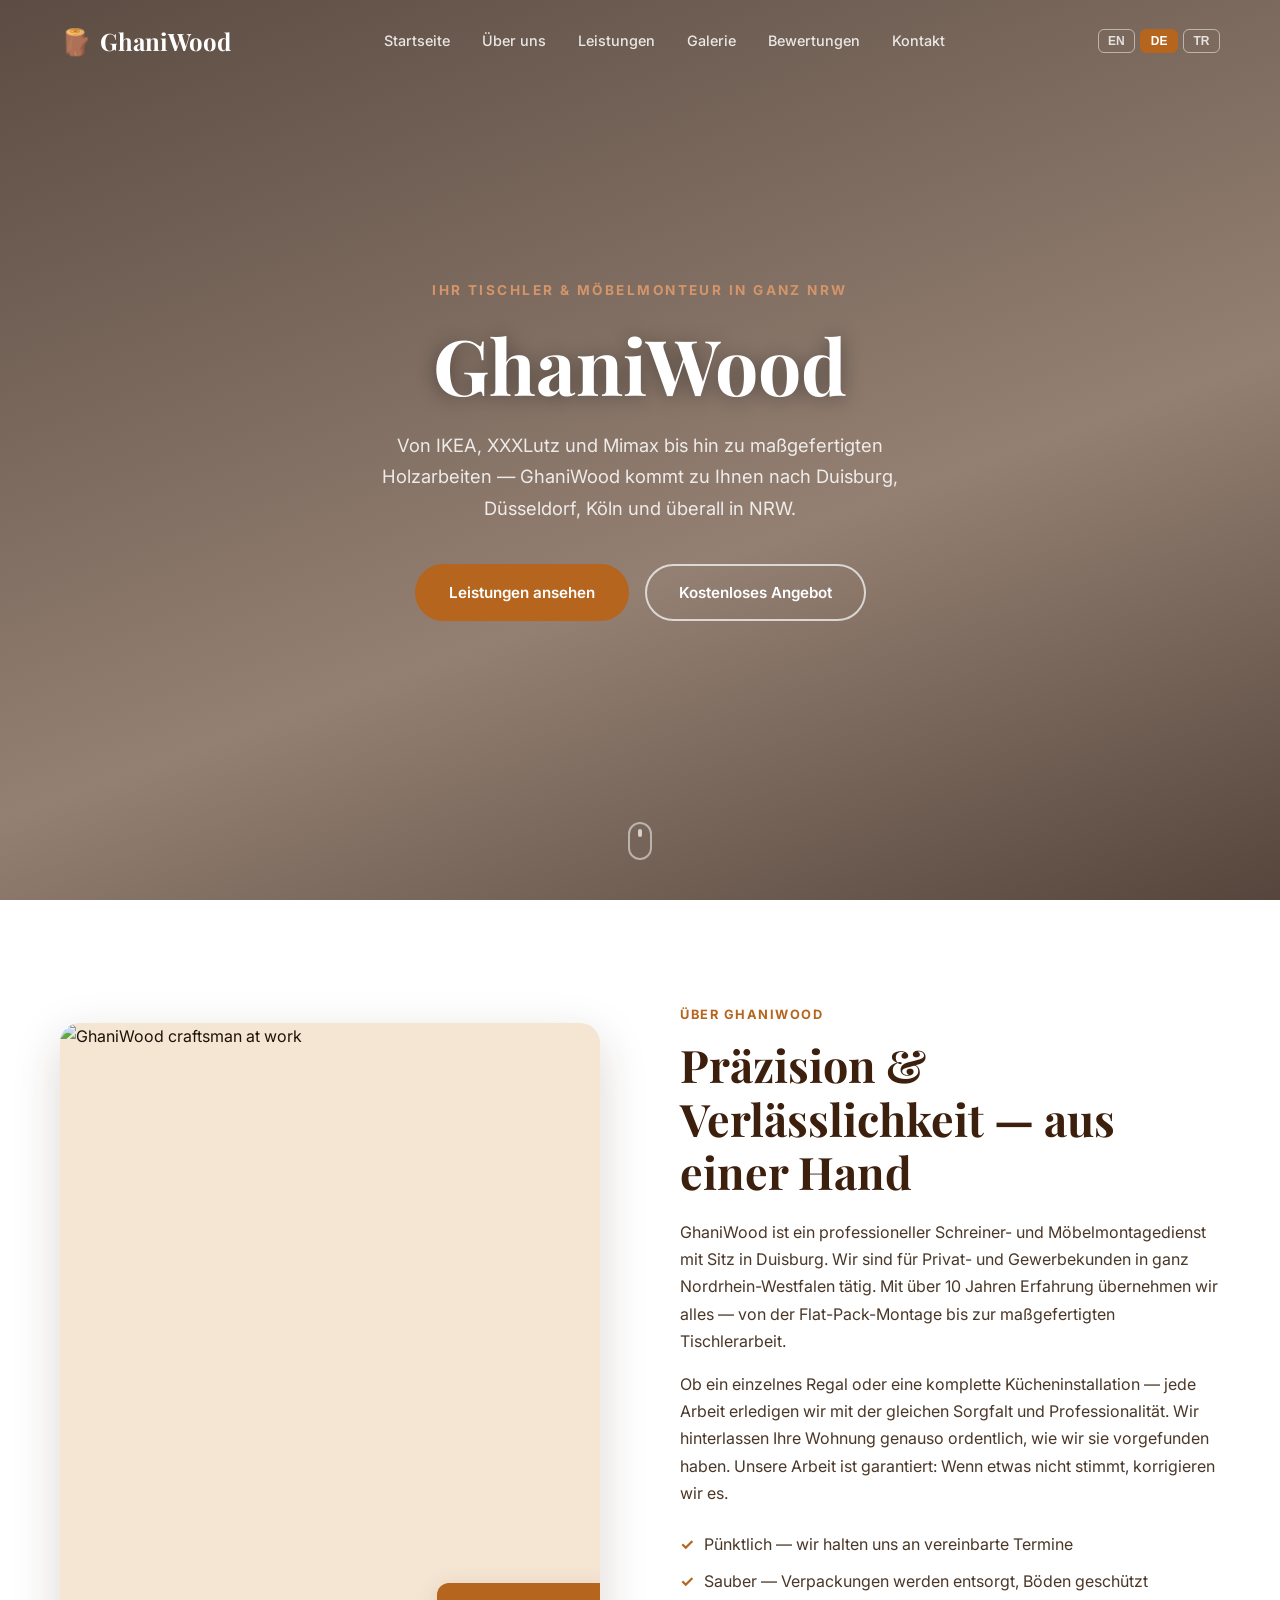
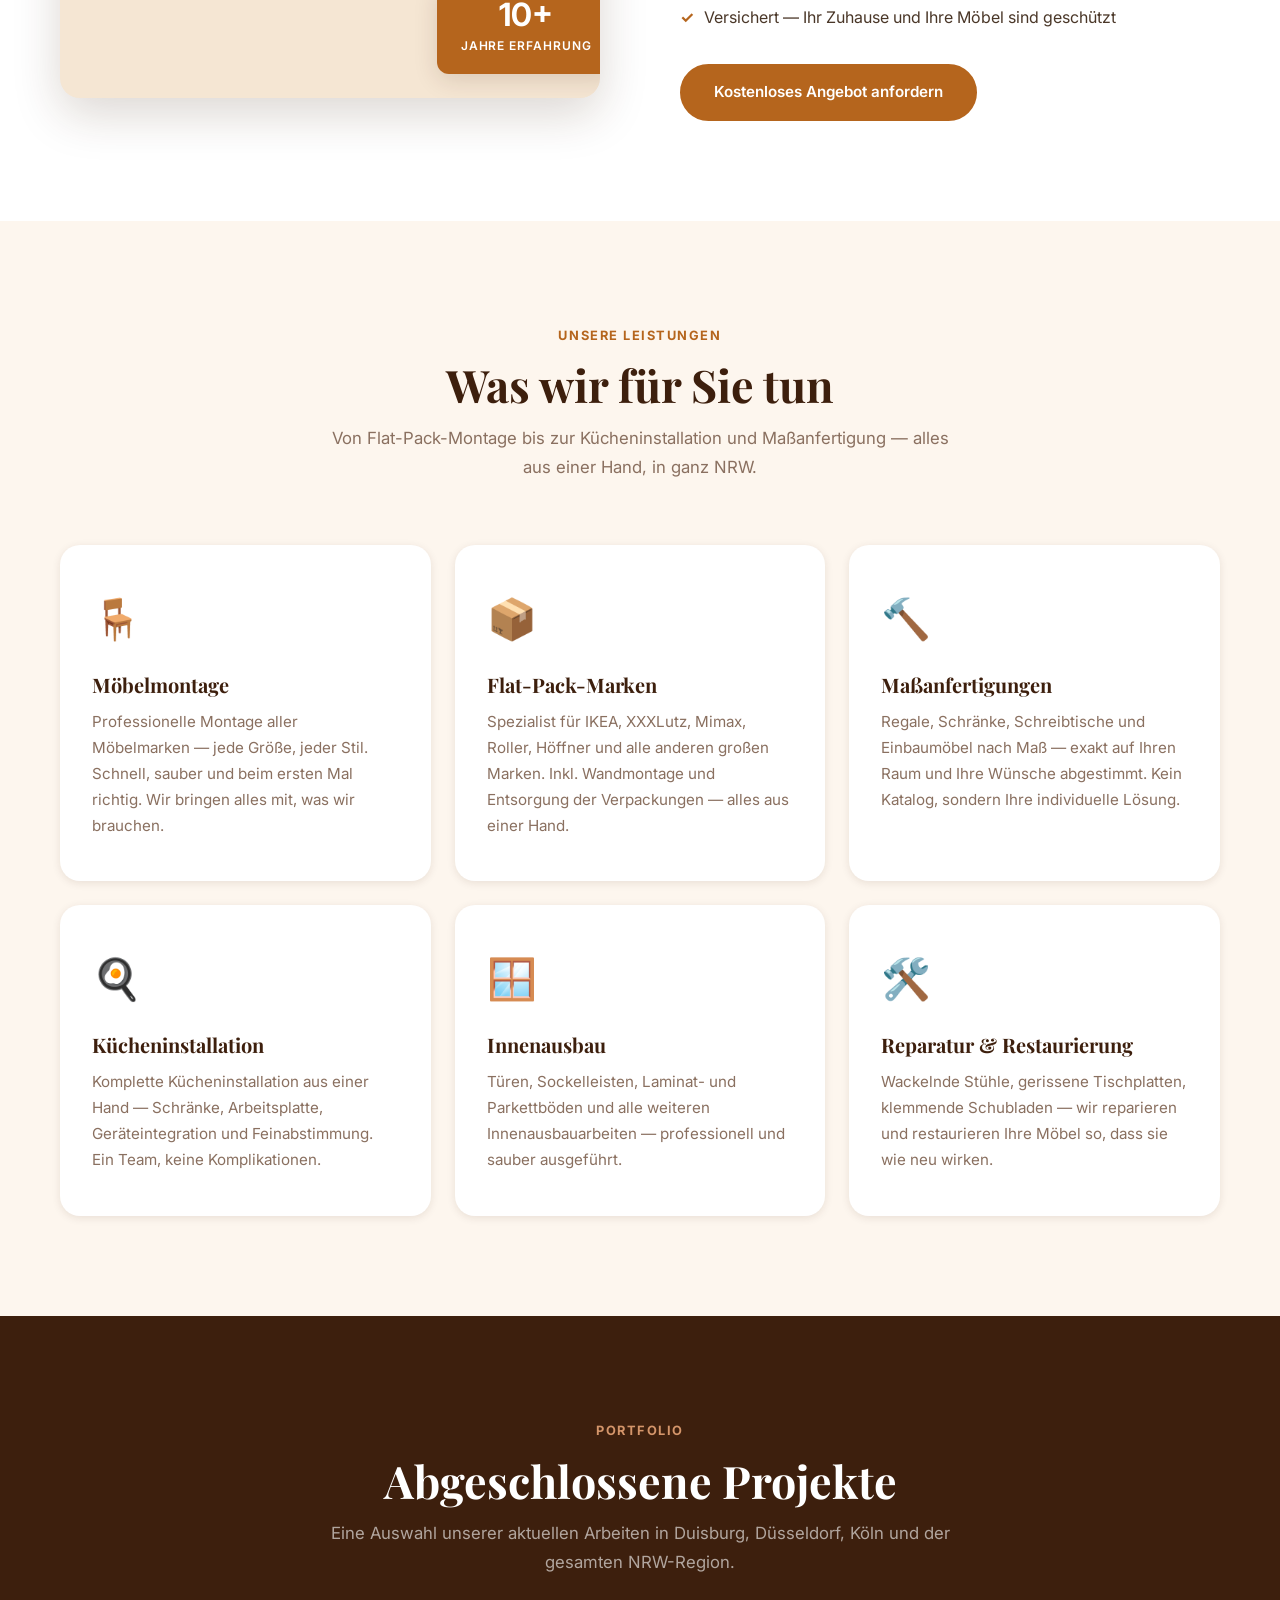
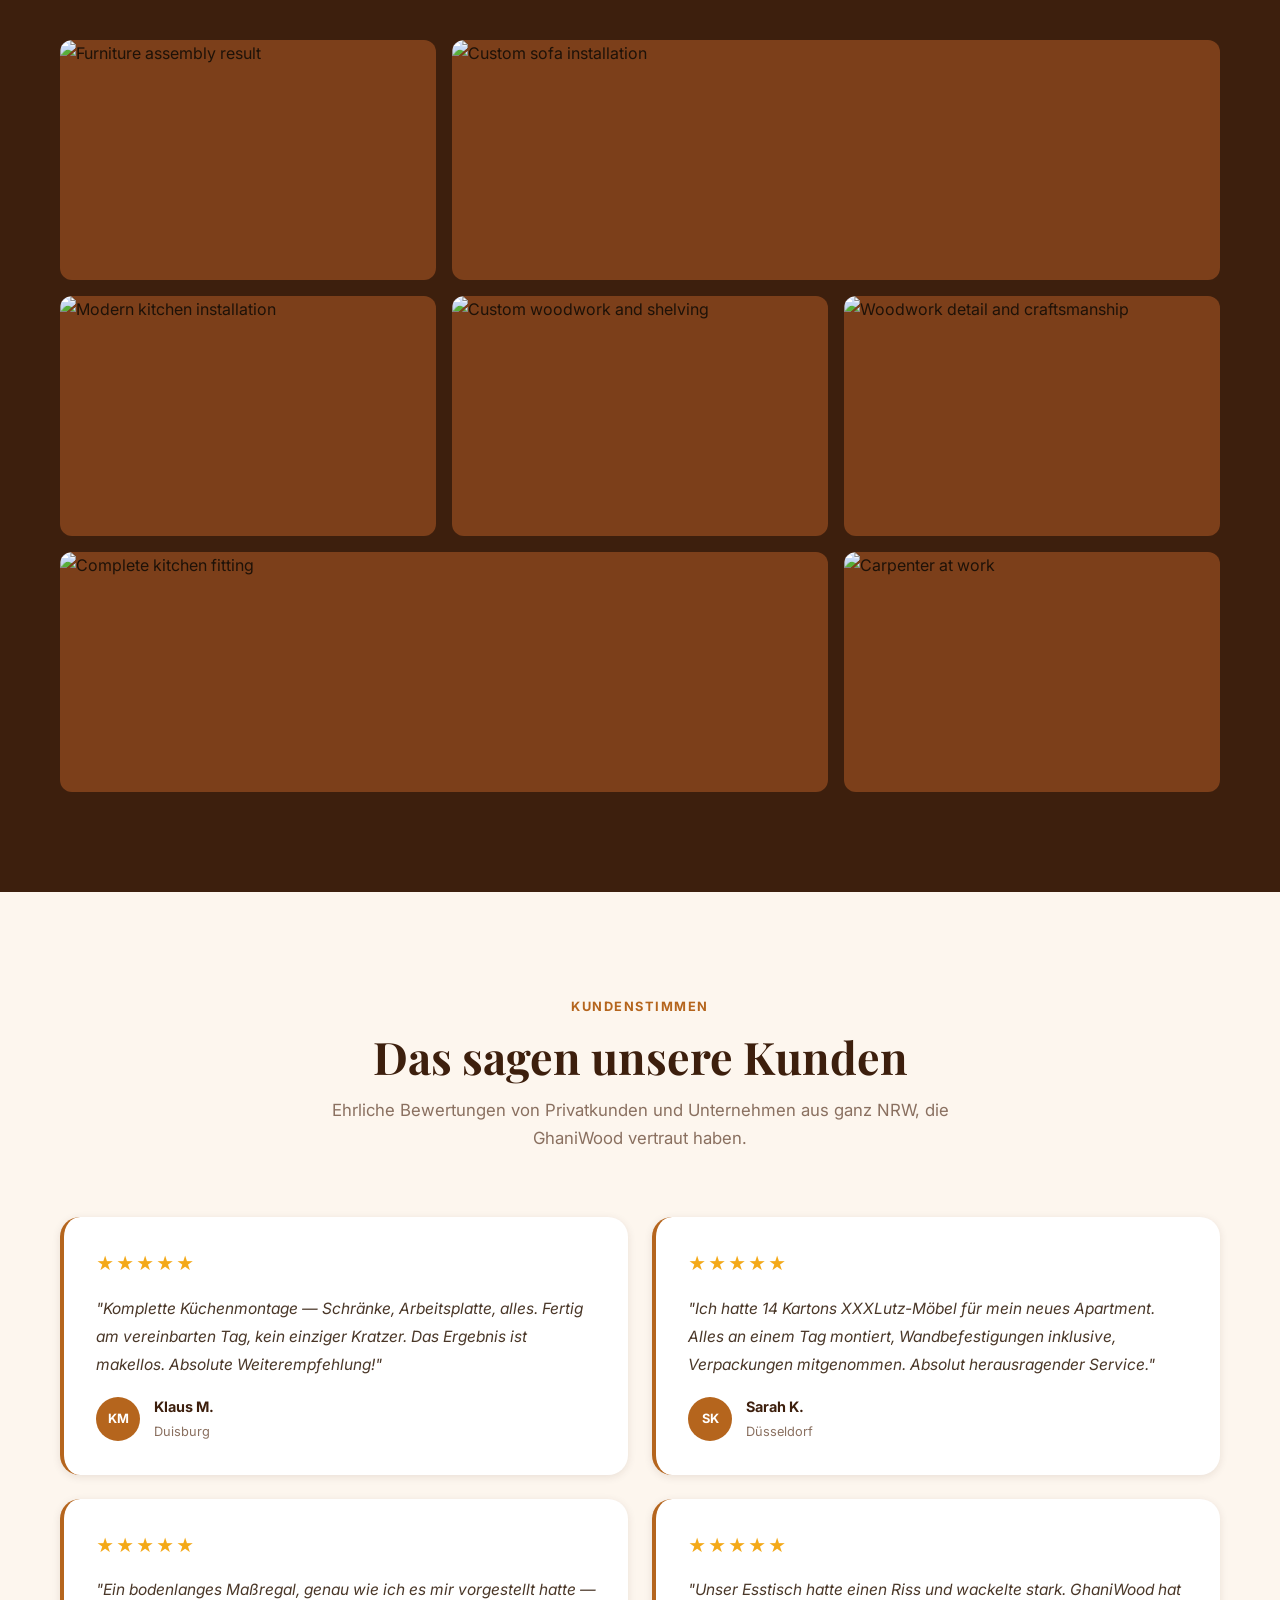
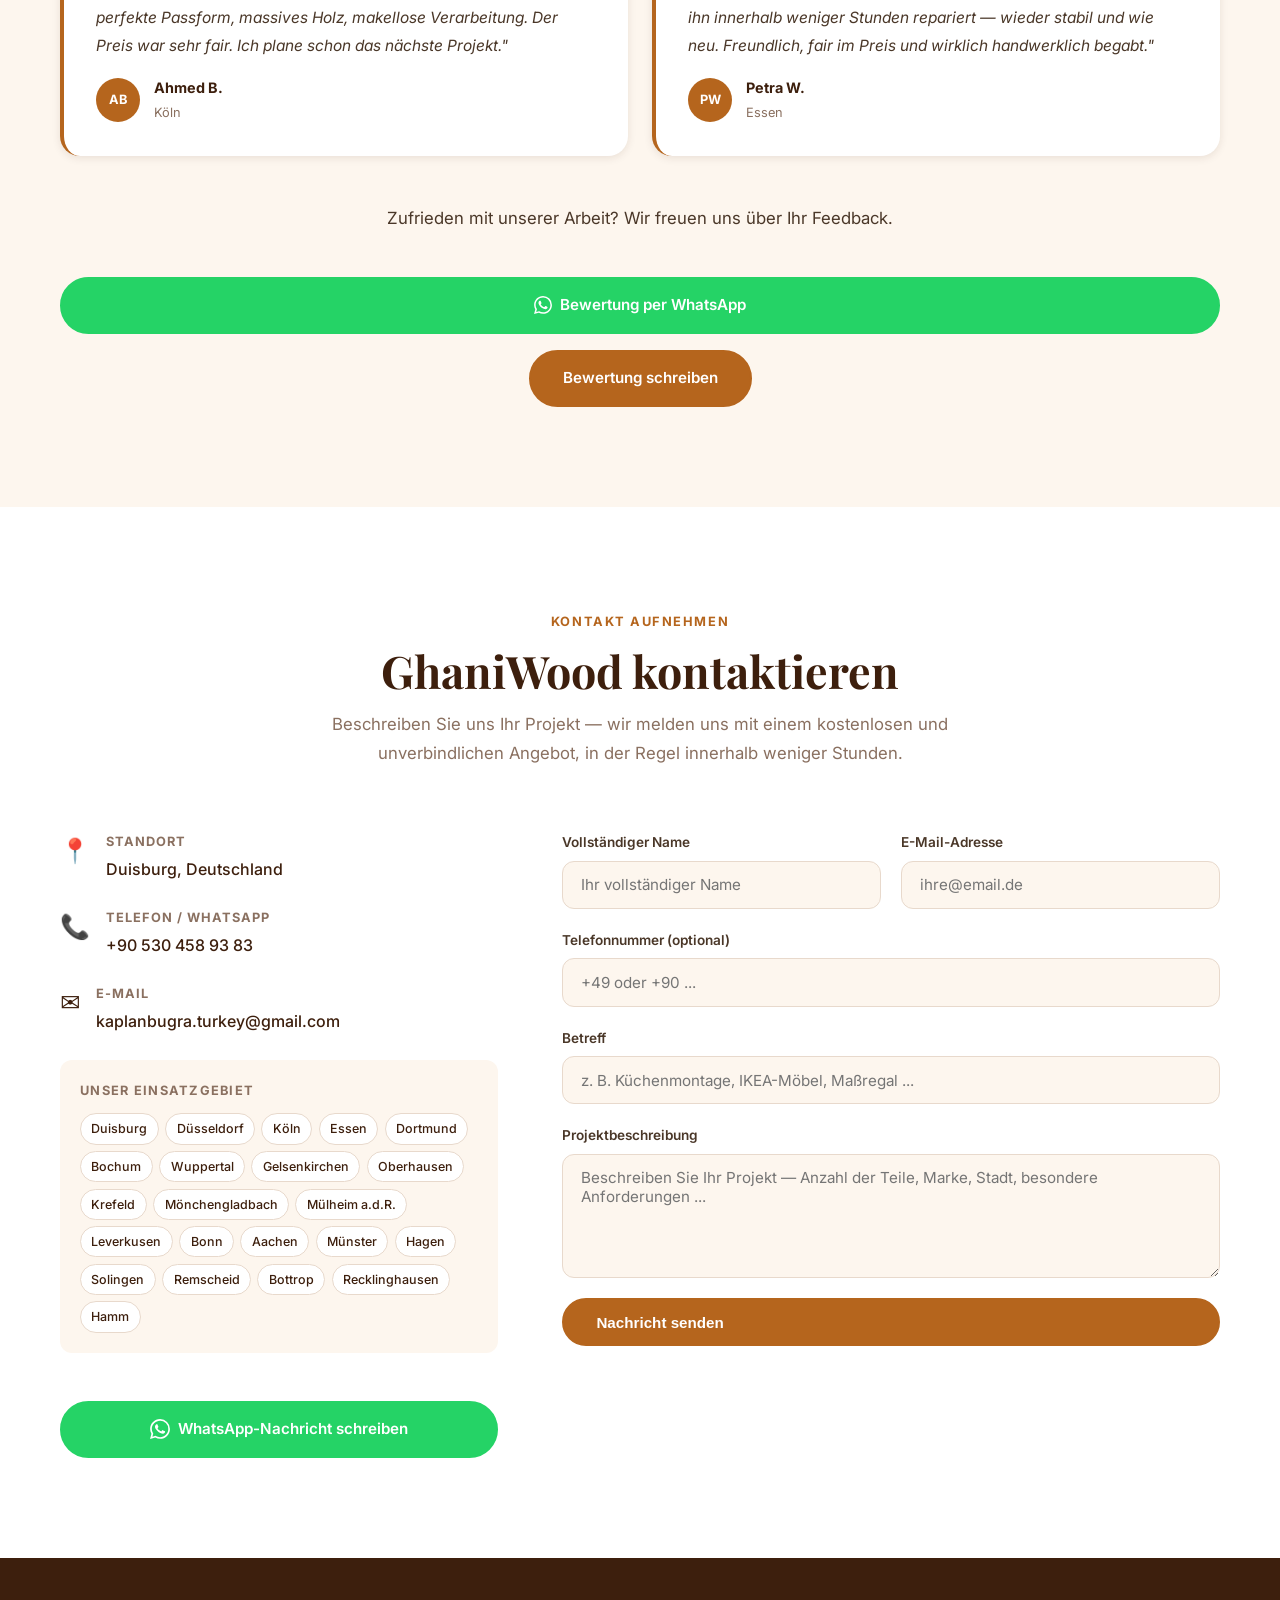
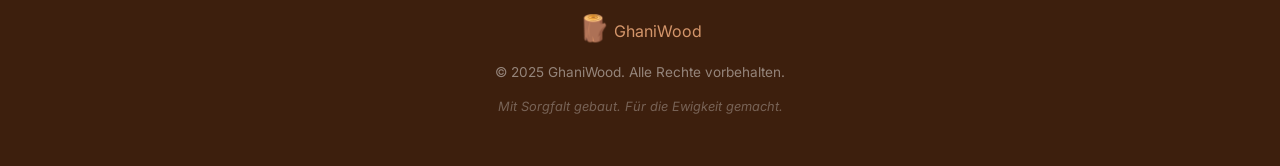
==== index.html @ cf787db4 "Add files via upload" ====
<!DOCTYPE html>
<html lang="en">
<head>
  <meta charset="UTF-8" />
  <meta name="viewport" content="width=device-width, initial-scale=1.0" />
  <title>GhaniWood – Carpentry & Furniture Assembly in Germany</title>
  <meta name="description" content="Professional carpentry and furniture assembly in Germany. Custom woodwork, IKEA assembly, kitchen installation. Serving Duisburg, Düsseldorf, Köln and all NRW." />

  <!-- Favicon -->
  <link rel="icon" href="data:image/svg+xml,<svg xmlns='http://www.w3.org/2000/svg' viewBox='0 0 100 100'><text y='.9em' font-size='90'>🪵</text></svg>" />
  <link rel="apple-touch-icon" href="data:image/svg+xml,<svg xmlns='http://www.w3.org/2000/svg' viewBox='0 0 100 100'><text y='.9em' font-size='90'>🪵</text></svg>" />

  <!-- Fonts -->
  <link rel="preconnect" href="https://fonts.googleapis.com" />
  <link rel="preconnect" href="https://fonts.gstatic.com" crossorigin />
  <link href="https://fonts.googleapis.com/css2?family=Playfair+Display:wght@400;700&family=Inter:wght@300;400;500;600&display=swap" rel="stylesheet" />

  <link rel="stylesheet" href="css/style.css?v=3" />

  <!-- Schema.org LocalBusiness -->
  <script type="application/ld+json">
  {
    "@context": "https://schema.org",
    "@type": "HomeAndConstructionBusiness",
    "name": "GhaniWood",
    "description": "Professional carpentry, custom woodwork, IKEA assembly, and furniture installation service in Germany.",
    "url": "https://ghaniwood.de",
    "telephone": "+905304589383",
    "email": "kaplanbugra.turkey@gmail.com",
    "image": "https://images.unsplash.com/photo-1538688423619-a81d3f23454b?w=1200&q=80",
    "address": {
      "@type": "PostalAddress",
      "addressLocality": "Duisburg",
      "addressRegion": "Nordrhein-Westfalen",
      "addressCountry": "DE"
    },
    "geo": {
      "@type": "GeoCoordinates",
      "latitude": 51.4344,
      "longitude": 6.7623
    },
    "areaServed": [
      {"@type": "City", "name": "Duisburg"},
      {"@type": "City", "name": "Düsseldorf"},
      {"@type": "City", "name": "Köln"},
      {"@type": "City", "name": "Essen"},
      {"@type": "City", "name": "Dortmund"},
      {"@type": "City", "name": "Bochum"},
      {"@type": "City", "name": "Wuppertal"},
      {"@type": "City", "name": "Gelsenkirchen"},
      {"@type": "City", "name": "Oberhausen"},
      {"@type": "City", "name": "Krefeld"},
      {"@type": "City", "name": "Mönchengladbach"},
      {"@type": "City", "name": "Leverkusen"},
      {"@type": "City", "name": "Bonn"},
      {"@type": "City", "name": "Aachen"},
      {"@type": "City", "name": "Münster"},
      {"@type": "City", "name": "Hagen"},
      {"@type": "City", "name": "Hamm"},
      {"@type": "City", "name": "Solingen"},
      {"@type": "City", "name": "Remscheid"},
      {"@type": "City", "name": "Mülheim an der Ruhr"},
      {"@type": "City", "name": "Bottrop"},
      {"@type": "City", "name": "Recklinghausen"}
    ],
    "priceRange": "€€",
    "openingHoursSpecification": [
      {
        "@type": "OpeningHoursSpecification",
        "dayOfWeek": ["Monday","Tuesday","Wednesday","Thursday","Friday","Saturday"],
        "opens": "08:00",
        "closes": "18:00"
      }
    ]
  }
  </script>
</head>
<body>

  <!-- ░░ NAVBAR ░░ -->
  <header id="navbar">
    <div class="nav-inner">
      <a href="#home" class="logo">
        <span class="logo-icon">🪵</span>
        <span class="logo-text">GhaniWood</span>
      </a>

      <nav class="nav-links" id="navLinks">
        <a href="#home"          data-i18n="nav_home"></a>
        <a href="#about"         data-i18n="nav_about"></a>
        <a href="#services"      data-i18n="nav_services"></a>
        <a href="#gallery"       data-i18n="nav_gallery"></a>
        <a href="#testimonials"  data-i18n="nav_testimonials"></a>
        <a href="#contact"       data-i18n="nav_contact"></a>
      </nav>

      <div class="nav-right">
        <div class="lang-switcher">
          <button class="lang-btn active" data-lang="en">EN</button>
          <button class="lang-btn"        data-lang="de">DE</button>
          <button class="lang-btn"        data-lang="tr">TR</button>
        </div>
        <button class="hamburger" id="hamburger" aria-label="Menu">
          <span></span><span></span><span></span>
        </button>
      </div>
    </div>
  </header>

  <!-- ░░ HERO ░░ -->
  <section id="home" class="hero">
    <div class="hero-overlay"></div>
    <div class="hero-content fade-in">
      <p class="hero-sub"  data-i18n="hero_sub"></p>
      <h1 class="hero-title">GhaniWood</h1>
      <p class="hero-desc" data-i18n="hero_desc"></p>
      <div class="hero-btns">
        <a href="#services" class="btn btn-primary" data-i18n="hero_btn1"></a>
        <a href="#contact"  class="btn btn-outline" data-i18n="hero_btn2"></a>
      </div>
    </div>
    <div class="hero-scroll-hint"><span></span></div>
  </section>

  <!-- ░░ ABOUT ░░ -->
  <section id="about" class="section about">
    <div class="container">
      <div class="about-grid">
        <div class="about-img reveal">
          <div class="img-frame">
            <img src="https://images.unsplash.com/photo-1565372195458-9de0b320ef04?w=800&q=80" alt="GhaniWood craftsman at work" />
            <div class="img-badge">
              <span class="badge-num">10+</span>
              <span class="badge-label" data-i18n="about_badge"></span>
            </div>
          </div>
        </div>
        <div class="about-text reveal">
          <span class="section-tag" data-i18n="about_tag"></span>
          <h2 data-i18n="about_title"></h2>
          <p data-i18n="about_p1"></p>
          <p data-i18n="about_p2"></p>
          <ul class="about-list">
            <li data-i18n="about_li1"></li>
            <li data-i18n="about_li2"></li>
            <li data-i18n="about_li3"></li>
          </ul>
          <a href="#contact" class="btn btn-primary" data-i18n="about_btn"></a>
        </div>
      </div>
    </div>
  </section>

  <!-- ░░ SERVICES ░░ -->
  <section id="services" class="section services">
    <div class="container">
      <div class="section-header reveal">
        <span class="section-tag" data-i18n="services_tag"></span>
        <h2 data-i18n="services_title"></h2>
        <p data-i18n="services_sub"></p>
      </div>
      <div class="services-grid">
        <div class="service-card reveal">
          <div class="service-icon">🪑</div>
          <h3 data-i18n="s1_title"></h3>
          <p  data-i18n="s1_desc"></p>
        </div>
        <div class="service-card reveal">
          <div class="service-icon">📦</div>
          <h3 data-i18n="s2_title"></h3>
          <p  data-i18n="s2_desc"></p>
        </div>
        <div class="service-card reveal">
          <div class="service-icon">🔨</div>
          <h3 data-i18n="s3_title"></h3>
          <p  data-i18n="s3_desc"></p>
        </div>
        <div class="service-card reveal">
          <div class="service-icon">🍳</div>
          <h3 data-i18n="s4_title"></h3>
          <p  data-i18n="s4_desc"></p>
        </div>
        <div class="service-card reveal">
          <div class="service-icon">🪟</div>
          <h3 data-i18n="s5_title"></h3>
          <p  data-i18n="s5_desc"></p>
        </div>
        <div class="service-card reveal">
          <div class="service-icon">🛠️</div>
          <h3 data-i18n="s6_title"></h3>
          <p  data-i18n="s6_desc"></p>
        </div>
      </div>
    </div>
  </section>

  <!-- ░░ GALLERY ░░ -->
  <section id="gallery" class="section gallery">
    <div class="container">
      <div class="section-header reveal">
        <span class="section-tag" data-i18n="gallery_tag"></span>
        <h2 data-i18n="gallery_title"></h2>
        <p  data-i18n="gallery_sub"></p>
      </div>
      <div class="gallery-grid">
        <div class="gallery-item reveal" style="--delay:.0s">
          <img src="https://images.unsplash.com/photo-1586023492125-27b2c045efd7?w=800&q=80" alt="Furniture assembly result" />
        </div>
        <div class="gallery-item reveal large" style="--delay:.1s">
          <img src="https://images.unsplash.com/photo-1555041469-a586c61ea9bc?w=1200&q=80" alt="Custom sofa installation" />
        </div>
        <div class="gallery-item reveal" style="--delay:.2s">
          <img src="https://images.unsplash.com/photo-1484154218962-a197022b5858?w=800&q=80" alt="Modern kitchen installation" />
        </div>
        <div class="gallery-item reveal" style="--delay:.3s">
          <img src="https://images.unsplash.com/photo-1505691938895-1758d7feb511?w=800&q=80" alt="Custom woodwork and shelving" />
        </div>
        <div class="gallery-item reveal" style="--delay:.35s">
          <img src="https://images.unsplash.com/photo-1588854337221-4cf9fa96059c?w=800&q=80" alt="Woodwork detail and craftsmanship" />
        </div>
        <div class="gallery-item reveal large" style="--delay:.4s">
          <img src="https://images.unsplash.com/photo-1631679706909-1844bbd07221?w=1200&q=80" alt="Complete kitchen fitting" />
        </div>
        <div class="gallery-item reveal" style="--delay:.5s">
          <img src="https://images.unsplash.com/photo-1558618666-fcd25c85cd64?w=800&q=80" alt="Carpenter at work" />
        </div>
      </div>
    </div>
  </section>

  <!-- ░░ TESTIMONIALS ░░ -->
  <section id="testimonials" class="section testimonials">
    <div class="container">
      <div class="section-header reveal">
        <span class="section-tag" data-i18n="testimonials_tag"></span>
        <h2 data-i18n="testimonials_title"></h2>
        <p data-i18n="testimonials_sub"></p>
      </div>
      <div class="testimonials-grid">
        <div class="testimonial-card reveal">
          <div class="stars">★★★★★</div>
          <p class="testimonial-text" data-i18n="review1_text"></p>
          <div class="testimonial-author">
            <div class="author-avatar">KM</div>
            <div class="author-info">
              <strong data-i18n="review1_name"></strong>
              <span data-i18n="review1_location"></span>
            </div>
          </div>
        </div>
        <div class="testimonial-card reveal">
          <div class="stars">★★★★★</div>
          <p class="testimonial-text" data-i18n="review2_text"></p>
          <div class="testimonial-author">
            <div class="author-avatar">SK</div>
            <div class="author-info">
              <strong data-i18n="review2_name"></strong>
              <span data-i18n="review2_location"></span>
            </div>
          </div>
        </div>
        <div class="testimonial-card reveal">
          <div class="stars">★★★★★</div>
          <p class="testimonial-text" data-i18n="review3_text"></p>
          <div class="testimonial-author">
            <div class="author-avatar">AB</div>
            <div class="author-info">
              <strong data-i18n="review3_name"></strong>
              <span data-i18n="review3_location"></span>
            </div>
          </div>
        </div>
        <div class="testimonial-card reveal">
          <div class="stars">★★★★★</div>
          <p class="testimonial-text" data-i18n="review4_text"></p>
          <div class="testimonial-author">
            <div class="author-avatar">PW</div>
            <div class="author-info">
              <strong data-i18n="review4_name"></strong>
              <span data-i18n="review4_location"></span>
            </div>
          </div>
        </div>
      </div>
      <div class="testimonials-cta reveal">
        <p data-i18n="review_cta_text"></p>
        <div class="cta-btns">
          <a href="https://wa.me/905304589383?text=Merhaba%2C%20GhaniWood%20hakk%C4%B1nda%20bir%20yorum%20b%C4%B1rakmak%20istiyorum."
             class="btn btn-whatsapp" target="_blank" rel="noopener">
            <svg viewBox="0 0 24 24" fill="currentColor" width="18" height="18">
              <path d="M17.472 14.382c-.297-.149-1.758-.867-2.03-.967-.273-.099-.471-.148-.67.15-.197.297-.767.966-.94 1.164-.173.199-.347.223-.644.075-.297-.15-1.255-.463-2.39-1.475-.883-.788-1.48-1.761-1.653-2.059-.173-.297-.018-.458.13-.606.134-.133.298-.347.446-.52.149-.174.198-.298.298-.497.099-.198.05-.371-.025-.52-.075-.149-.669-1.612-.916-2.207-.242-.579-.487-.5-.669-.51-.173-.008-.371-.01-.57-.01-.198 0-.52.074-.792.372-.272.297-1.04 1.016-1.04 2.479 0 1.462 1.065 2.875 1.213 3.074.149.198 2.096 3.2 5.077 4.487.709.306 1.262.489 1.694.625.712.227 1.36.195 1.871.118.571-.085 1.758-.719 2.006-1.413.248-.694.248-1.289.173-1.413-.074-.124-.272-.198-.57-.347m-5.421 7.403h-.004a9.87 9.87 0 01-5.031-1.378l-.361-.214-3.741.982.998-3.648-.235-.374a9.86 9.86 0 01-1.51-5.26c.001-5.45 4.436-9.884 9.888-9.884 2.64 0 5.122 1.03 6.988 2.898a9.825 9.825 0 012.893 6.994c-.003 5.45-4.437 9.884-9.885 9.884m8.413-18.297A11.815 11.815 0 0012.05 0C5.495 0 .16 5.335.157 11.892c0 2.096.547 4.142 1.588 5.945L.057 24l6.305-1.654a11.882 11.882 0 005.683 1.448h.005c6.554 0 11.89-5.335 11.893-11.893a11.821 11.821 0 00-3.48-8.413z"/>
            </svg>
            <span data-i18n="review_cta_btn"></span>
          </a>
          <a href="#contact" class="btn btn-primary" data-i18n="review_contact_btn"></a>
        </div>
      </div>
    </div>
  </section>

  <!-- ░░ CONTACT ░░ -->
  <section id="contact" class="section contact">
    <div class="container">
      <div class="section-header reveal">
        <span class="section-tag" data-i18n="contact_tag"></span>
        <h2 data-i18n="contact_title"></h2>
        <p  data-i18n="contact_sub"></p>
      </div>
      <div class="contact-grid">
        <div class="contact-info reveal">
          <div class="contact-item">
            <span class="contact-icon">📍</span>
            <div>
              <strong data-i18n="contact_location_label"></strong>
              <span>Duisburg, Deutschland</span>
            </div>
          </div>
          <div class="contact-item">
            <span class="contact-icon">📞</span>
            <div>
              <strong data-i18n="contact_phone_label"></strong>
              <a href="tel:+905304589383">+90 530 458 93 83</a>
            </div>
          </div>
          <div class="contact-item">
            <span class="contact-icon">✉️</span>
            <div>
              <strong>E-Mail</strong>
              <a href="mailto:kaplanbugra.turkey@gmail.com">kaplanbugra.turkey@gmail.com</a>
            </div>
          </div>

          <!-- Service Areas -->
          <div class="service-areas">
            <strong class="areas-label" data-i18n="areas_label"></strong>
            <div class="areas-tags">
              <span>Duisburg</span>
              <span>Düsseldorf</span>
              <span>Köln</span>
              <span>Essen</span>
              <span>Dortmund</span>
              <span>Bochum</span>
              <span>Wuppertal</span>
              <span>Gelsenkirchen</span>
              <span>Oberhausen</span>
              <span>Krefeld</span>
              <span>Mönchengladbach</span>
              <span>Mülheim a.d.R.</span>
              <span>Leverkusen</span>
              <span>Bonn</span>
              <span>Aachen</span>
              <span>Münster</span>
              <span>Hagen</span>
              <span>Solingen</span>
              <span>Remscheid</span>
              <span>Bottrop</span>
              <span>Recklinghausen</span>
              <span>Hamm</span>
            </div>
          </div>

          <a href="https://wa.me/905304589383" class="btn btn-whatsapp" target="_blank" rel="noopener">
            <svg viewBox="0 0 24 24" fill="currentColor" width="20" height="20">
              <path d="M17.472 14.382c-.297-.149-1.758-.867-2.03-.967-.273-.099-.471-.148-.67.15-.197.297-.767.966-.94 1.164-.173.199-.347.223-.644.075-.297-.15-1.255-.463-2.39-1.475-.883-.788-1.48-1.761-1.653-2.059-.173-.297-.018-.458.13-.606.134-.133.298-.347.446-.52.149-.174.198-.298.298-.497.099-.198.05-.371-.025-.52-.075-.149-.669-1.612-.916-2.207-.242-.579-.487-.5-.669-.51-.173-.008-.371-.01-.57-.01-.198 0-.52.074-.792.372-.272.297-1.04 1.016-1.04 2.479 0 1.462 1.065 2.875 1.213 3.074.149.198 2.096 3.2 5.077 4.487.709.306 1.262.489 1.694.625.712.227 1.36.195 1.871.118.571-.085 1.758-.719 2.006-1.413.248-.694.248-1.289.173-1.413-.074-.124-.272-.198-.57-.347m-5.421 7.403h-.004a9.87 9.87 0 01-5.031-1.378l-.361-.214-3.741.982.998-3.648-.235-.374a9.86 9.86 0 01-1.51-5.26c.001-5.45 4.436-9.884 9.888-9.884 2.64 0 5.122 1.03 6.988 2.898a9.825 9.825 0 012.893 6.994c-.003 5.45-4.437 9.884-9.885 9.884m8.413-18.297A11.815 11.815 0 0012.05 0C5.495 0 .16 5.335.157 11.892c0 2.096.547 4.142 1.588 5.945L.057 24l6.305-1.654a11.882 11.882 0 005.683 1.448h.005c6.554 0 11.89-5.335 11.893-11.893a11.821 11.821 0 00-3.48-8.413z"/>
            </svg>
            <span data-i18n="contact_whatsapp"></span>
          </a>
        </div>

        <!-- Contact form – Web3Forms (ücretsiz, kayıt gerekmez) -->
        <!-- KURULUM: web3forms.com adresine gir → e-postanı yaz → access key al → aşağıdaki VALUE kısmına yapıştır -->
        <form class="contact-form reveal" id="contactForm"
              action="https://api.web3forms.com/submit" method="POST">
          <input type="hidden" name="access_key" value="bb76e852-f7a0-4ad8-8259-e1b401d922b9" />
          <input type="hidden" name="subject" value="GhaniWood – Neue Kontaktanfrage" />
          <input type="hidden" name="redirect" value="false" />
          <input type="checkbox" name="botcheck" style="display:none" />
          <div class="form-row">
            <div class="form-group">
              <label data-i18n="form_name"></label>
              <input type="text" name="name" required data-i18n-placeholder="form_name_ph" />
            </div>
            <div class="form-group">
              <label data-i18n="form_email"></label>
              <input type="email" name="email" required data-i18n-placeholder="form_email_ph" />
            </div>
          </div>
          <div class="form-group">
            <label data-i18n="form_phone"></label>
            <input type="tel" name="phone" data-i18n-placeholder="form_phone_ph" />
          </div>
          <div class="form-group">
            <label data-i18n="form_subject"></label>
            <input type="text" name="subject" data-i18n-placeholder="form_subject_ph" />
          </div>
          <div class="form-group">
            <label data-i18n="form_message"></label>
            <textarea name="message" rows="5" required data-i18n-placeholder="form_message_ph"></textarea>
          </div>
          <button type="submit" class="btn btn-primary" id="submitBtn" data-i18n="form_send"></button>
          <p class="form-success" id="formSuccess" data-i18n="form_success"></p>
          <p class="form-error"   id="formError"   data-i18n="form_error"></p>
        </form>
      </div>
    </div>
  </section>

  <!-- ░░ FOOTER ░░ -->
  <footer class="footer">
    <div class="container footer-inner">
      <div class="footer-logo">
        <span class="logo-icon">🪵</span>
        <span class="logo-text">GhaniWood</span>
      </div>
      <p class="footer-copy">© 2025 GhaniWood. <span data-i18n="footer_rights"></span></p>
      <p class="footer-tagline" data-i18n="footer_tagline"></p>
    </div>
  </footer>

  <script src="js/script.js?v=3"></script>
</body>
</html>
---- css/style.css ----
/* ============================================
   GhaniWood – Main Stylesheet
   ============================================ */

:root {
  --wood-dark:   #3d1f0d;
  --wood-mid:    #7c3f1a;
  --wood-warm:   #b5651d;
  --wood-light:  #d4956a;
  --wood-pale:   #f5e6d3;
  --wood-cream:  #fdf6ee;
  --green-dark:  #1a6b2e;
  --green-mid:   #2d8a45;
  --text-dark:   #1e1208;
  --text-mid:    #4a3728;
  --text-light:  #8a7060;
  --white:       #ffffff;
  --shadow-sm:   0 2px 8px rgba(61,31,13,.10);
  --shadow-md:   0 6px 24px rgba(61,31,13,.14);
  --shadow-lg:   0 16px 48px rgba(61,31,13,.18);
  --radius:      12px;
  --radius-lg:   20px;
  --transition:  .35s cubic-bezier(.4,0,.2,1);
}

/* ── Reset ── */
*, *::before, *::after { box-sizing: border-box; margin: 0; padding: 0; }
html { scroll-behavior: smooth; }
body {
  font-family: 'Inter', system-ui, sans-serif;
  color: var(--text-dark);
  background: var(--wood-cream);
  line-height: 1.7;
  overflow-x: hidden;
}
img { max-width: 100%; display: block; }
a { text-decoration: none; color: inherit; }
ul { list-style: none; }

/* ── Typography ── */
h1, h2, h3 {
  font-family: 'Playfair Display', Georgia, serif;
  line-height: 1.2;
}
h1 { font-size: clamp(2.8rem, 6vw, 5rem); }
h2 { font-size: clamp(2rem, 4vw, 2.8rem); }
h3 { font-size: 1.25rem; }

/* ── Container ── */
.container {
  width: min(1160px, 92vw);
  margin-inline: auto;
}

/* ── Buttons ── */
.btn {
  display: inline-flex;
  align-items: center;
  gap: .5rem;
  padding: .85rem 2rem;
  border-radius: 50px;
  font-weight: 600;
  font-size: .95rem;
  cursor: pointer;
  border: 2px solid transparent;
  transition: var(--transition);
}
.btn-primary {
  background: var(--wood-warm);
  color: var(--white);
  border-color: var(--wood-warm);
}
.btn-primary:hover {
  background: var(--wood-mid);
  border-color: var(--wood-mid);
  transform: translateY(-2px);
  box-shadow: var(--shadow-md);
}
.btn-outline {
  background: transparent;
  color: var(--white);
  border-color: rgba(255,255,255,.7);
}
.btn-outline:hover {
  background: var(--white);
  color: var(--wood-warm);
  border-color: var(--white);
  transform: translateY(-2px);
}
.btn-whatsapp {
  background: #25D366;
  color: var(--white);
  border-color: #25D366;
  margin-top: 1.5rem;
  width: 100%;
  justify-content: center;
}
.btn-whatsapp:hover {
  background: #1ebe5b;
  transform: translateY(-2px);
  box-shadow: var(--shadow-md);
}

/* ── Section common ── */
.section { padding: 100px 0; }
.section-tag {
  display: inline-block;
  font-size: .8rem;
  font-weight: 700;
  letter-spacing: .12em;
  text-transform: uppercase;
  color: var(--wood-warm);
  margin-bottom: .75rem;
}
.section-header {
  text-align: center;
  max-width: 640px;
  margin-inline: auto;
  margin-bottom: 4rem;
}
.section-header h2 { color: var(--wood-dark); margin-bottom: .75rem; }
.section-header p   { color: var(--text-light); font-size: 1.05rem; }

/* ── Reveal animation ── */
.reveal {
  opacity: 0;
  transform: translateY(32px);
  transition: opacity .6s ease, transform .6s ease;
}
.reveal.visible {
  opacity: 1;
  transform: none;
}

/* ────────────────────────────────────────────
   NAVBAR
──────────────────────────────────────────── */
#navbar {
  position: fixed;
  top: 0; left: 0; right: 0;
  z-index: 1000;
  transition: background var(--transition), box-shadow var(--transition);
  padding: 1.2rem 0;
}
#navbar.scrolled {
  background: rgba(253,246,238,.97);
  backdrop-filter: blur(12px);
  box-shadow: var(--shadow-sm);
  padding: .8rem 0;
}
.nav-inner {
  width: min(1160px, 92vw);
  margin-inline: auto;
  display: flex;
  align-items: center;
  justify-content: space-between;
  gap: 2rem;
}
.logo {
  display: flex;
  align-items: center;
  gap: .5rem;
  font-family: 'Playfair Display', serif;
  font-size: 1.5rem;
  font-weight: 700;
  color: var(--white);
  transition: color var(--transition);
}
#navbar.scrolled .logo { color: var(--wood-dark); }
.logo-icon { font-size: 1.6rem; }
.nav-links {
  display: flex;
  gap: 2rem;
}
.nav-links a {
  font-size: .9rem;
  font-weight: 500;
  color: rgba(255,255,255,.85);
  transition: color var(--transition);
  position: relative;
}
.nav-links a::after {
  content: '';
  position: absolute;
  bottom: -3px; left: 0;
  width: 0; height: 2px;
  background: var(--wood-warm);
  transition: width var(--transition);
}
.nav-links a:hover { color: var(--white); }
.nav-links a:hover::after { width: 100%; }
#navbar.scrolled .nav-links a { color: var(--text-mid); }
#navbar.scrolled .nav-links a:hover { color: var(--wood-warm); }

.nav-right { display: flex; align-items: center; gap: 1rem; }

/* Language switcher */
.lang-switcher { display: flex; gap: .3rem; }
.lang-btn {
  background: transparent;
  border: 1.5px solid rgba(255,255,255,.5);
  color: rgba(255,255,255,.8);
  padding: .25rem .6rem;
  border-radius: 6px;
  font-size: .75rem;
  font-weight: 600;
  cursor: pointer;
  transition: var(--transition);
}
.lang-btn:hover,
.lang-btn.active {
  background: var(--wood-warm);
  border-color: var(--wood-warm);
  color: var(--white);
}
#navbar.scrolled .lang-btn {
  border-color: var(--wood-light);
  color: var(--text-mid);
}
#navbar.scrolled .lang-btn:hover,
#navbar.scrolled .lang-btn.active {
  background: var(--wood-warm);
  border-color: var(--wood-warm);
  color: var(--white);
}

/* Hamburger */
.hamburger {
  display: none;
  flex-direction: column;
  gap: 5px;
  background: none;
  border: none;
  cursor: pointer;
  padding: 4px;
}
.hamburger span {
  display: block;
  width: 24px; height: 2px;
  background: var(--white);
  border-radius: 2px;
  transition: var(--transition);
}
#navbar.scrolled .hamburger span { background: var(--wood-dark); }
.hamburger.open span:nth-child(1) { transform: translateY(7px) rotate(45deg); }
.hamburger.open span:nth-child(2) { opacity: 0; }
.hamburger.open span:nth-child(3) { transform: translateY(-7px) rotate(-45deg); }

/* ────────────────────────────────────────────
   HERO
──────────────────────────────────────────── */
.hero {
  position: relative;
  min-height: 100vh;
  display: flex;
  align-items: center;
  justify-content: center;
  text-align: center;
  overflow: hidden;
  background:
    url('https://images.unsplash.com/photo-1504148455328-c376907d081c?w=1600&q=80')
    center/cover no-repeat;
}
.hero-overlay {
  position: absolute;
  inset: 0;
  background: linear-gradient(
    160deg,
    rgba(29,10,0,.72) 0%,
    rgba(61,31,13,.55) 60%,
    rgba(29,10,0,.75) 100%
  );
}
.hero-content {
  position: relative;
  z-index: 1;
  padding: 2rem;
  max-width: 780px;
}
.hero-sub {
  font-size: .85rem;
  font-weight: 700;
  letter-spacing: .18em;
  text-transform: uppercase;
  color: var(--wood-light);
  margin-bottom: 1rem;
}
.hero-title {
  color: var(--white);
  margin-bottom: 1.25rem;
  text-shadow: 0 2px 20px rgba(0,0,0,.4);
}
.hero-desc {
  color: rgba(255,255,255,.85);
  font-size: 1.15rem;
  max-width: 540px;
  margin: 0 auto 2.5rem;
}
.hero-btns { display: flex; gap: 1rem; justify-content: center; flex-wrap: wrap; }
.hero-scroll-hint {
  position: absolute;
  bottom: 2.5rem;
  left: 50%;
  transform: translateX(-50%);
  z-index: 1;
}
.hero-scroll-hint span {
  display: block;
  width: 24px; height: 38px;
  border: 2px solid rgba(255,255,255,.5);
  border-radius: 12px;
  position: relative;
}
.hero-scroll-hint span::after {
  content: '';
  position: absolute;
  top: 5px; left: 50%;
  transform: translateX(-50%);
  width: 4px; height: 8px;
  background: rgba(255,255,255,.7);
  border-radius: 2px;
  animation: scrollDown 1.6s ease infinite;
}
@keyframes scrollDown {
  0%   { opacity: 1; top: 5px; }
  100% { opacity: 0; top: 18px; }
}
.fade-in {
  animation: fadeIn .9s ease both;
  animation-delay: .3s;
}
@keyframes fadeIn {
  from { opacity: 0; transform: translateY(24px); }
  to   { opacity: 1; transform: none; }
}

/* ────────────────────────────────────────────
   ABOUT
──────────────────────────────────────────── */
.about { background: var(--white); }
.about-grid {
  display: grid;
  grid-template-columns: 1fr 1fr;
  gap: 5rem;
  align-items: center;
}
.img-frame {
  position: relative;
  border-radius: var(--radius-lg);
  overflow: hidden;
  box-shadow: var(--shadow-lg);
  background: var(--wood-pale);
  aspect-ratio: 4/5;
}
.img-frame img {
  width: 100%; height: 100%;
  object-fit: cover;
  transition: transform .5s ease;
}
.img-frame:hover img { transform: scale(1.04); }
.img-placeholder {
  background:
    repeating-linear-gradient(
      45deg,
      var(--wood-pale) 0px,
      var(--wood-pale) 10px,
      #ecdcca 10px,
      #ecdcca 20px
    );
}
.img-badge {
  position: absolute;
  bottom: 1.5rem; right: -1rem;
  background: var(--wood-warm);
  color: var(--white);
  padding: 1rem 1.5rem;
  border-radius: var(--radius);
  box-shadow: var(--shadow-md);
  text-align: center;
}
.badge-num  { display: block; font-size: 2rem; font-weight: 700; line-height: 1; }
.badge-label { font-size: .75rem; font-weight: 600; text-transform: uppercase; letter-spacing: .08em; }

.about-text h2  { color: var(--wood-dark); margin-bottom: 1.25rem; }
.about-text p   { color: var(--text-mid); margin-bottom: 1rem; }
.about-list { margin: 1.5rem 0 2rem; display: flex; flex-direction: column; gap: .6rem; }
.about-list li {
  padding-left: 1.5rem;
  position: relative;
  color: var(--text-mid);
}
.about-list li::before {
  content: '✓';
  position: absolute;
  left: 0;
  color: var(--wood-warm);
  font-weight: 700;
}

/* ────────────────────────────────────────────
   SERVICES
──────────────────────────────────────────── */
.services { background: var(--wood-cream); }
.services-grid {
  display: grid;
  grid-template-columns: repeat(3, 1fr);
  gap: 1.5rem;
}
.service-card {
  background: var(--white);
  border-radius: var(--radius-lg);
  padding: 2.5rem 2rem;
  box-shadow: var(--shadow-sm);
  transition: transform var(--transition), box-shadow var(--transition);
  border-bottom: 3px solid transparent;
}
.service-card:hover {
  transform: translateY(-6px);
  box-shadow: var(--shadow-md);
  border-bottom-color: var(--wood-warm);
}
.service-icon { font-size: 2.5rem; margin-bottom: 1.25rem; }
.service-card h3 { color: var(--wood-dark); margin-bottom: .75rem; }
.service-card p  { color: var(--text-light); font-size: .95rem; }

/* ────────────────────────────────────────────
   GALLERY
──────────────────────────────────────────── */
.gallery {
  background: var(--wood-dark);
}
.gallery .section-tag { color: var(--wood-light); }
.gallery .section-header h2 { color: var(--white); }
.gallery .section-header p   { color: rgba(255,255,255,.6); }
.gallery-grid {
  display: grid;
  grid-template-columns: repeat(3, 1fr);
  grid-auto-rows: 240px;
  gap: 1rem;
}
.gallery-item {
  border-radius: var(--radius);
  overflow: hidden;
  transition-delay: var(--delay, 0s);
  background: var(--wood-mid);
}
.gallery-item.large { grid-column: span 2; }
.gallery-item img {
  width: 100%; height: 100%;
  object-fit: cover;
  transition: transform .5s ease;
}
.gallery-item:hover img { transform: scale(1.06); }
.gallery-note {
  text-align: center;
  color: rgba(255,255,255,.45);
  font-size: .85rem;
  margin-top: 2rem;
  font-style: italic;
}

/* ────────────────────────────────────────────
   CONTACT
──────────────────────────────────────────── */
.contact { background: var(--white); }
.contact-grid {
  display: grid;
  grid-template-columns: 1fr 1.5fr;
  gap: 4rem;
  align-items: start;
}
.contact-info { display: flex; flex-direction: column; gap: 1.5rem; }
.contact-item {
  display: flex;
  align-items: flex-start;
  gap: 1rem;
}
.contact-icon { font-size: 1.5rem; }
.contact-item strong { display: block; font-size: .8rem; text-transform: uppercase; letter-spacing: .08em; color: var(--text-light); margin-bottom: .2rem; }
.contact-item a, .contact-item span { color: var(--wood-dark); font-weight: 500; }
.contact-item a:hover { color: var(--wood-warm); }

/* Form */
.contact-form { display: flex; flex-direction: column; gap: 1.25rem; }
.form-row { display: grid; grid-template-columns: 1fr 1fr; gap: 1.25rem; }
.form-group { display: flex; flex-direction: column; gap: .4rem; }
.form-group label { font-size: .85rem; font-weight: 600; color: var(--text-mid); }
.form-group input,
.form-group textarea {
  width: 100%;
  padding: .85rem 1.1rem;
  border: 1.5px solid #e8d9cc;
  border-radius: var(--radius);
  font-family: inherit;
  font-size: .95rem;
  color: var(--text-dark);
  background: var(--wood-cream);
  transition: border-color var(--transition), box-shadow var(--transition);
  resize: vertical;
}
.form-group input:focus,
.form-group textarea:focus {
  outline: none;
  border-color: var(--wood-warm);
  box-shadow: 0 0 0 3px rgba(181,101,29,.12);
}
.form-success {
  display: none;
  color: var(--green-dark);
  font-weight: 600;
  text-align: center;
  padding: .75rem;
  background: #d6efd8;
  border-radius: var(--radius);
}

/* ────────────────────────────────────────────
   TESTIMONIALS
──────────────────────────────────────────── */
.testimonials { background: var(--wood-cream); }

.testimonials-grid {
  display: grid;
  grid-template-columns: repeat(2, 1fr);
  gap: 1.5rem;
  margin-bottom: 3rem;
}

.testimonial-card {
  background: var(--white);
  border-radius: var(--radius-lg);
  padding: 2rem;
  box-shadow: var(--shadow-sm);
  display: flex;
  flex-direction: column;
  gap: 1rem;
  border-left: 4px solid var(--wood-warm);
  transition: transform var(--transition), box-shadow var(--transition);
}
.testimonial-card:hover {
  transform: translateY(-4px);
  box-shadow: var(--shadow-md);
}

.stars {
  color: #f4a918;
  font-size: 1.1rem;
  letter-spacing: 2px;
}

.testimonial-text {
  color: var(--text-mid);
  font-size: .97rem;
  line-height: 1.8;
  font-style: italic;
  flex: 1;
}
.testimonial-text::before { content: '"'; }
.testimonial-text::after  { content: '"'; }

.testimonial-author {
  display: flex;
  align-items: center;
  gap: .85rem;
}
.author-avatar {
  width: 44px; height: 44px;
  border-radius: 50%;
  background: var(--wood-warm);
  color: var(--white);
  display: flex;
  align-items: center;
  justify-content: center;
  font-weight: 700;
  font-size: .8rem;
  flex-shrink: 0;
}
.author-info {
  display: flex;
  flex-direction: column;
  gap: .1rem;
}
.author-info strong {
  font-size: .9rem;
  color: var(--wood-dark);
}
.author-info span {
  font-size: .8rem;
  color: var(--text-light);
}

.testimonials-cta {
  text-align: center;
}
.testimonials-cta > p {
  color: var(--text-mid);
  margin-bottom: 1.25rem;
  font-size: 1.05rem;
}
.cta-btns {
  display: flex;
  gap: 1rem;
  justify-content: center;
  flex-wrap: wrap;
}

/* ────────────────────────────────────────────
   SERVICE AREAS (inside contact)
──────────────────────────────────────────── */
.service-areas {
  padding: 1.25rem;
  background: var(--wood-cream);
  border-radius: var(--radius);
}
.areas-label {
  display: block;
  font-size: .8rem;
  text-transform: uppercase;
  letter-spacing: .1em;
  color: var(--text-light);
  margin-bottom: .75rem;
}
.areas-tags {
  display: flex;
  flex-wrap: wrap;
  gap: .4rem;
}
.areas-tags span {
  background: var(--white);
  border: 1.5px solid #e8d9cc;
  color: var(--wood-dark);
  padding: .25rem .65rem;
  border-radius: 20px;
  font-size: .78rem;
  font-weight: 500;
}

/* Form error state */
.form-error {
  display: none;
  color: #c0392b;
  font-weight: 600;
  text-align: center;
  padding: .75rem;
  background: #fde8e8;
  border-radius: var(--radius);
}

/* ────────────────────────────────────────────
   FOOTER
──────────────────────────────────────────── */
.footer {
  background: var(--wood-dark);
  padding: 3rem 0;
}
.footer-inner {
  display: flex;
  flex-direction: column;
  align-items: center;
  gap: .75rem;
  text-align: center;
}
.footer .logo-text,
.footer .logo-icon { color: var(--wood-light); }
.footer .logo { font-size: 1.4rem; }
.footer-copy    { color: rgba(255,255,255,.45); font-size: .85rem; }
.footer-tagline { color: rgba(255,255,255,.3);  font-size: .8rem;  font-style: italic; }

/* ────────────────────────────────────────────
   RESPONSIVE
──────────────────────────────────────────── */
@media (max-width: 900px) {
  .about-grid          { grid-template-columns: 1fr; gap: 3rem; }
  .services-grid       { grid-template-columns: 1fr 1fr; }
  .gallery-grid        { grid-template-columns: 1fr 1fr; }
  .gallery-item.large  { grid-column: span 1; }
  .contact-grid        { grid-template-columns: 1fr; gap: 3rem; }
  .testimonials-grid   { grid-template-columns: 1fr; }
}

@media (max-width: 680px) {
  .nav-links { display: none; flex-direction: column; gap: 0; }
  .nav-links.open {
    display: flex;
    position: fixed;
    top: 0; left: 0; right: 0; bottom: 0;
    background: var(--wood-dark);
    align-items: center;
    justify-content: center;
    gap: 2rem;
    z-index: 999;
  }
  .nav-links.open a {
    font-size: 1.5rem;
    color: var(--white) !important;
  }
  .hamburger { display: flex; z-index: 1001; }
  .services-grid { grid-template-columns: 1fr; }
  .gallery-grid  { grid-template-columns: 1fr; grid-auto-rows: 200px; }
  .form-row      { grid-template-columns: 1fr; }
  .img-badge     { right: 1rem; }
  .cta-btns      { flex-direction: column; align-items: center; }
}
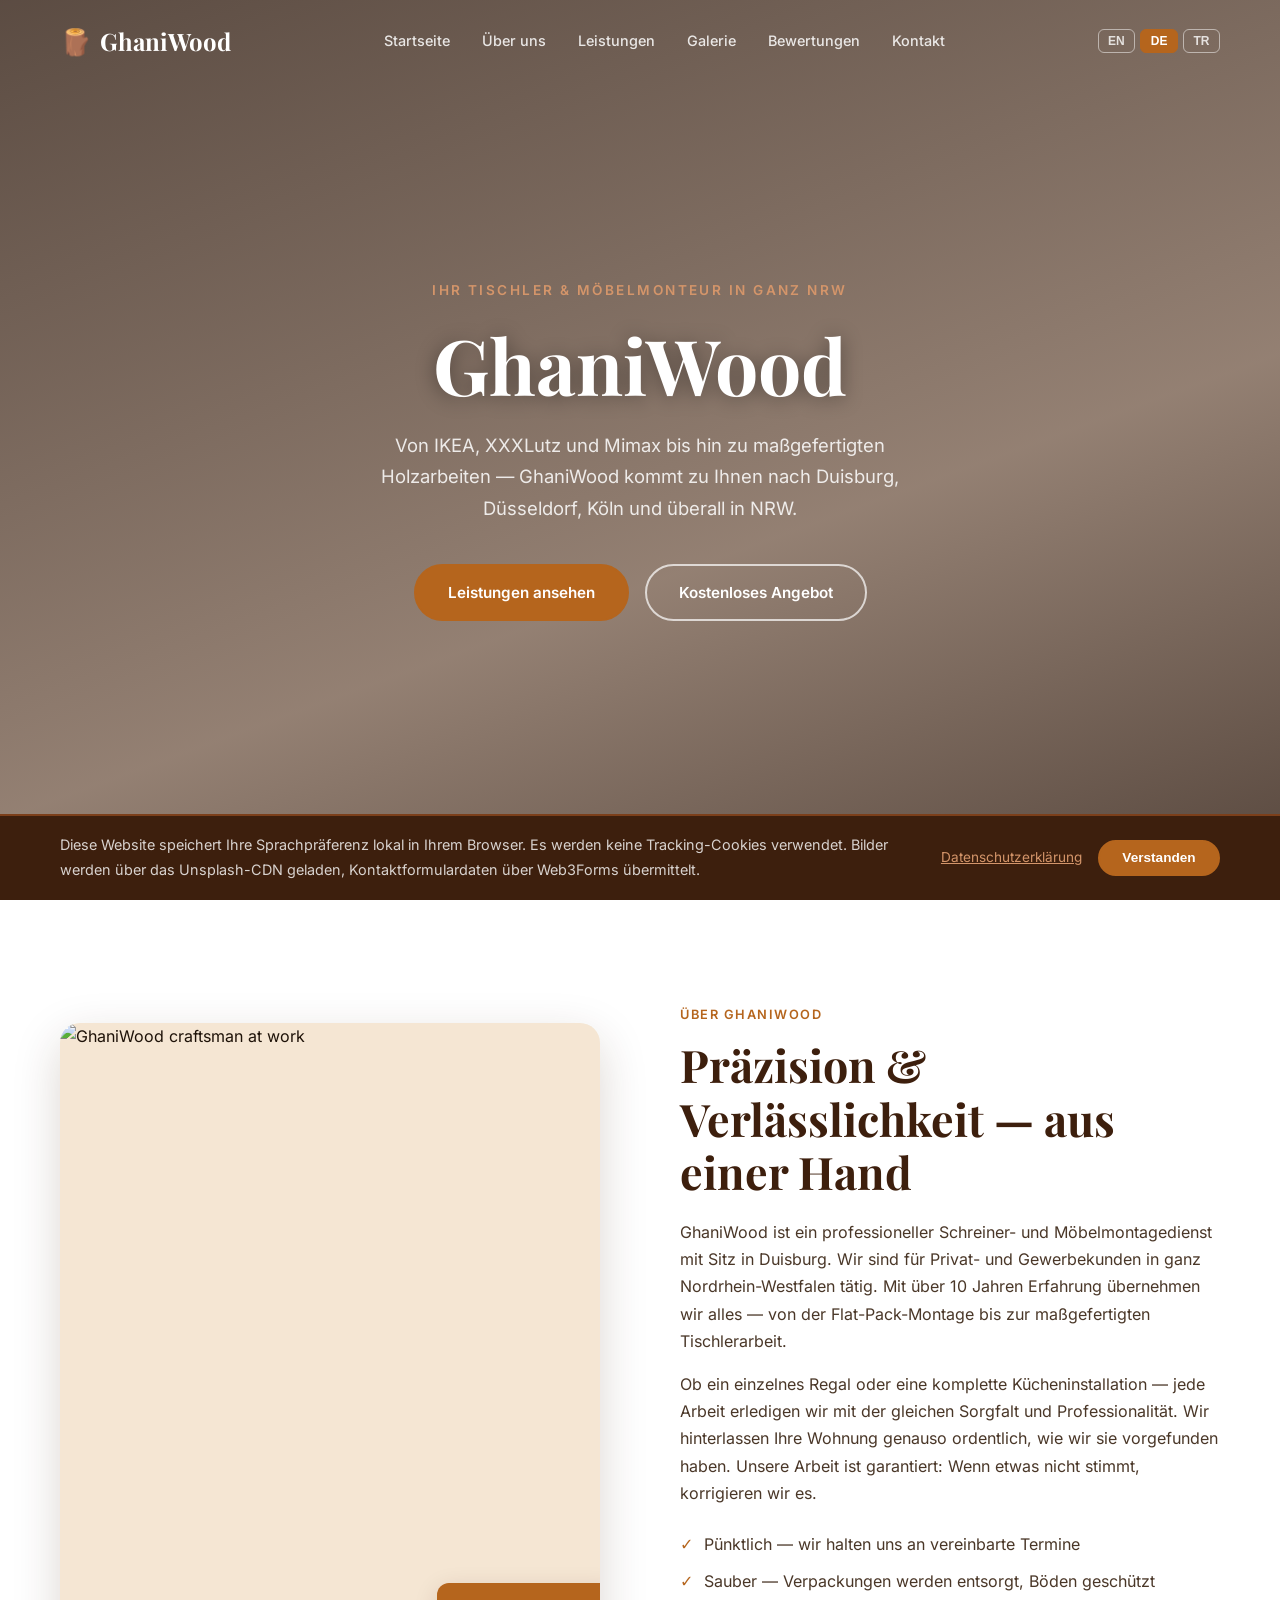
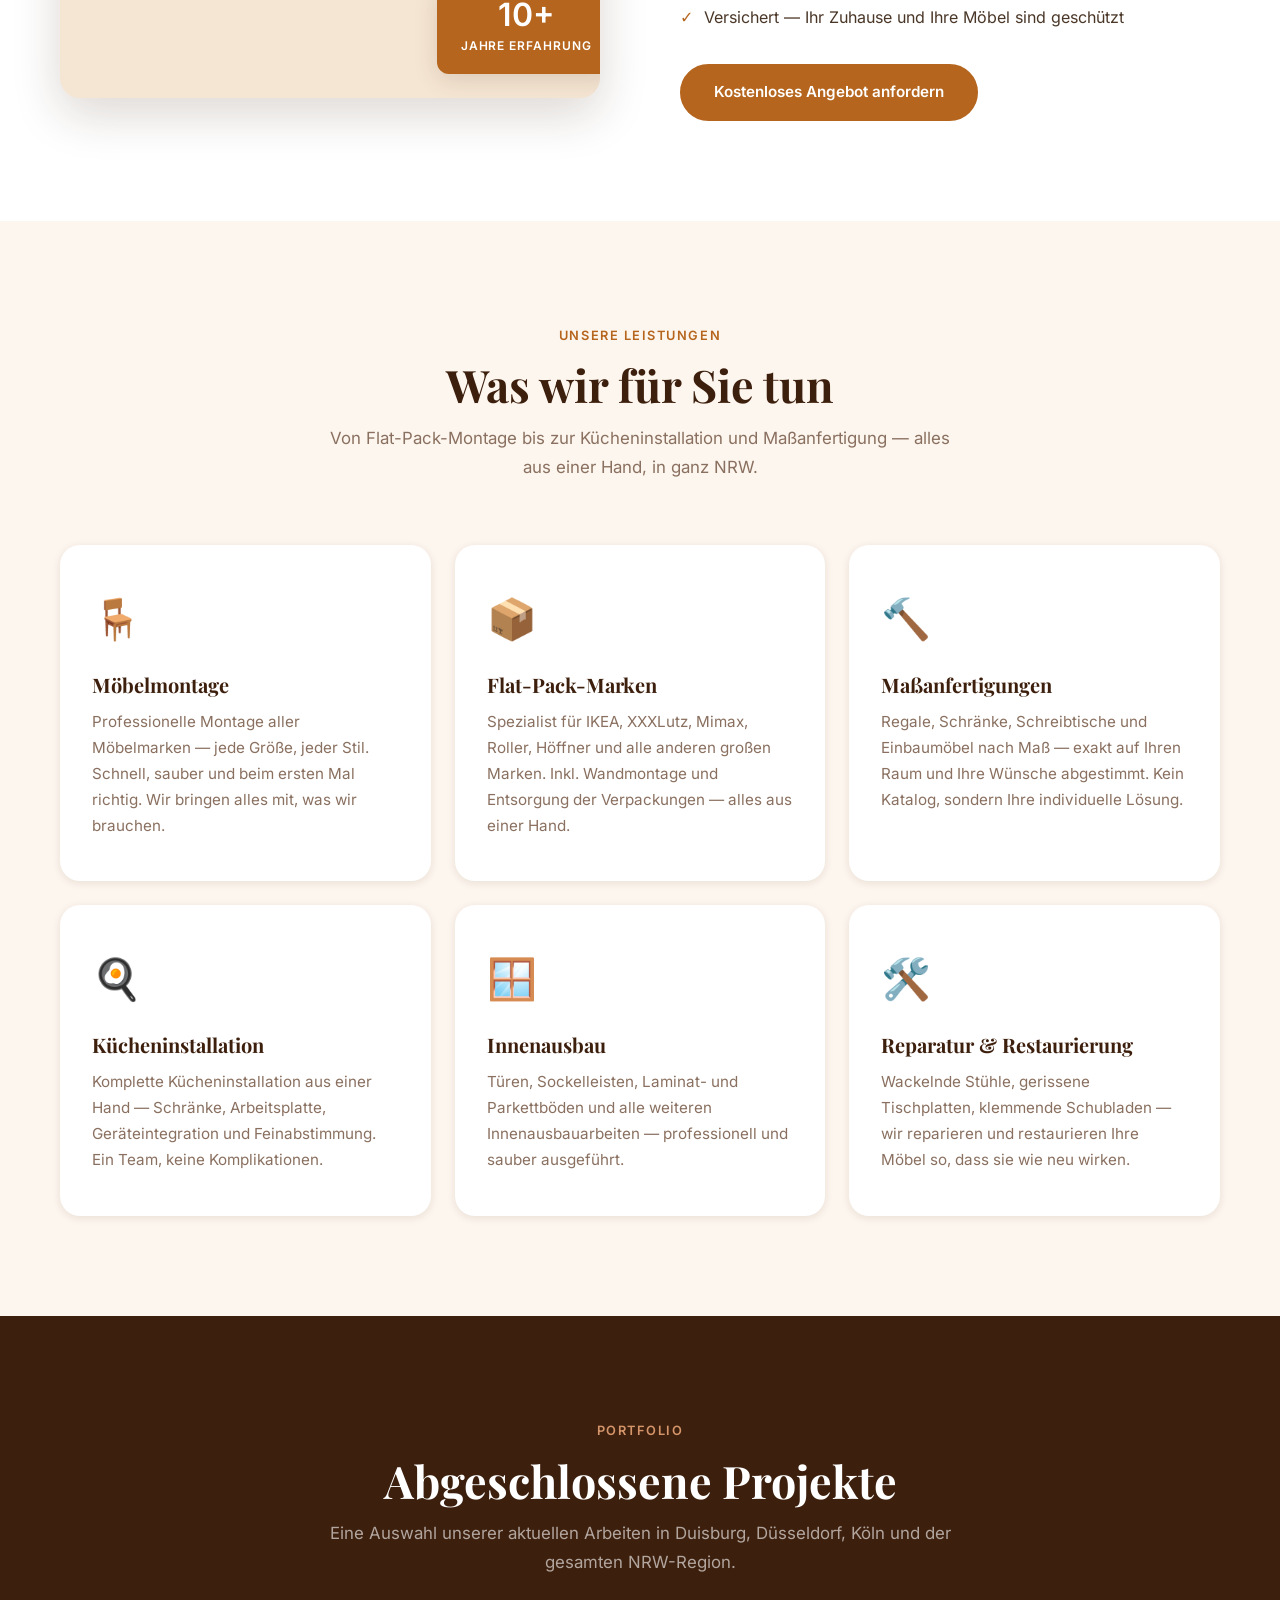
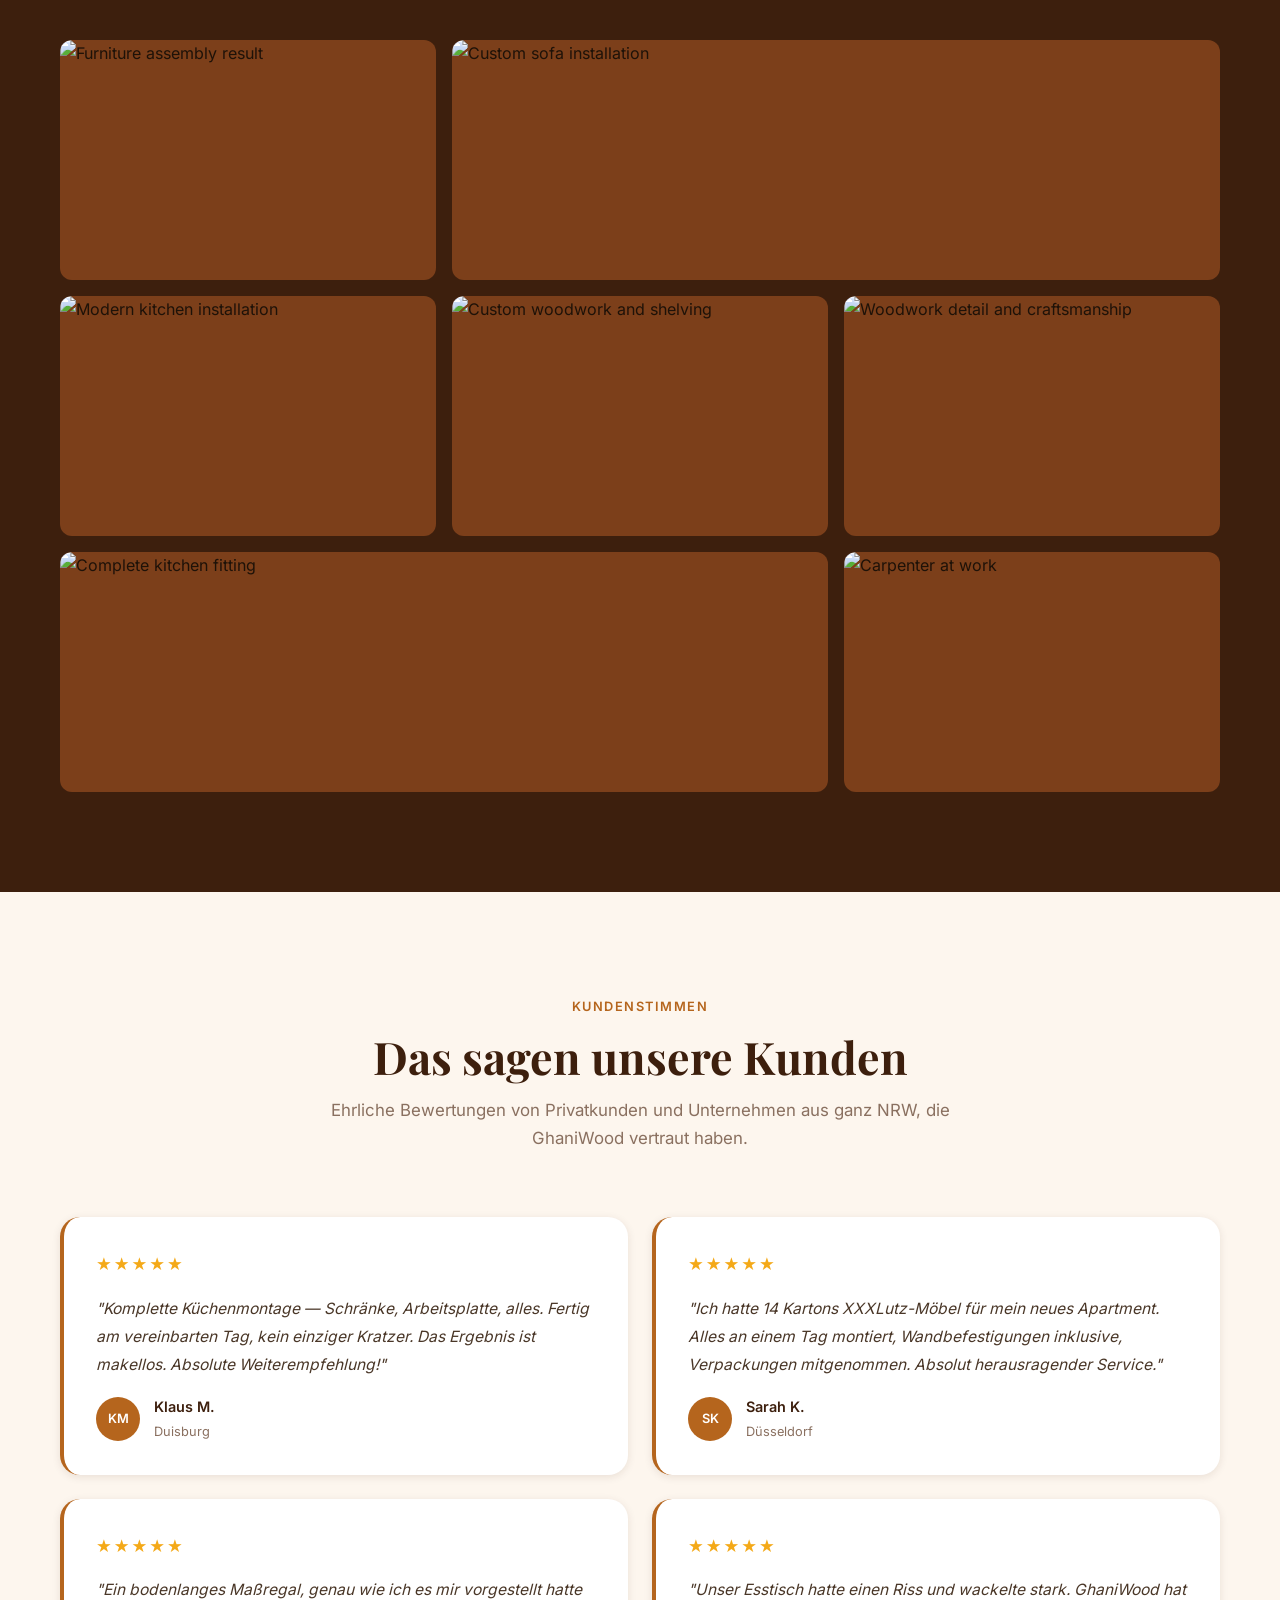
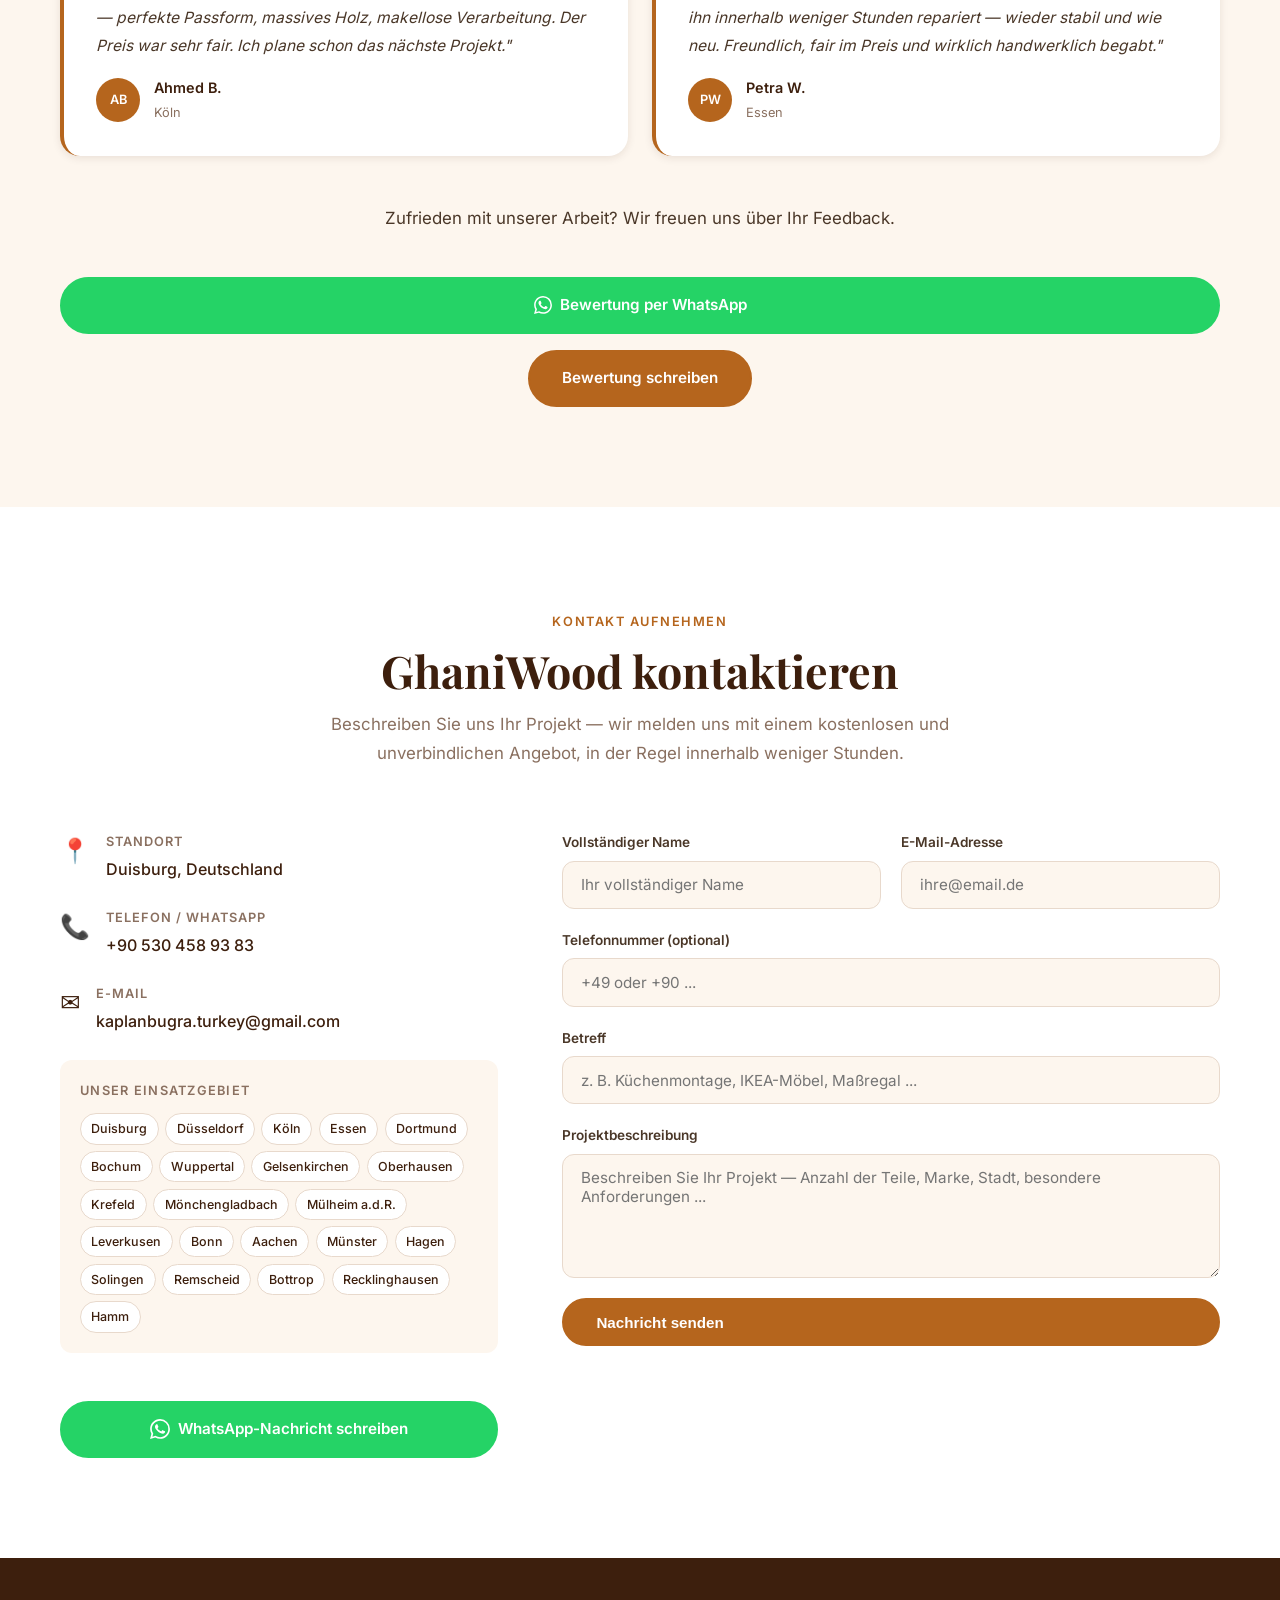
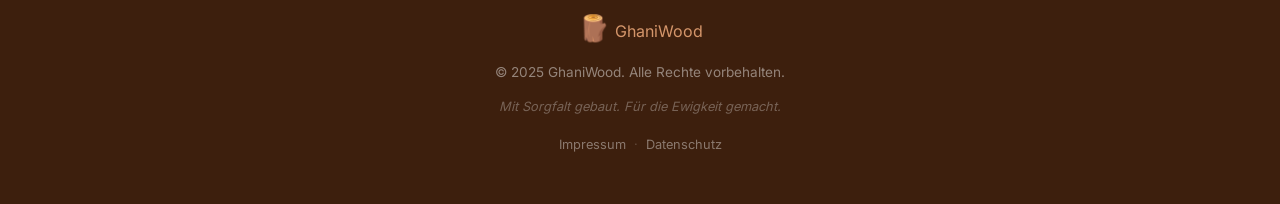
==== commit 1ba8265b: "Add files via upload" ====
--- a/index.html
+++ b/index.html
@@ -10,12 +10,10 @@
   <link rel="icon" href="data:image/svg+xml,<svg xmlns='http://www.w3.org/2000/svg' viewBox='0 0 100 100'><text y='.9em' font-size='90'>🪵</text></svg>" />
   <link rel="apple-touch-icon" href="data:image/svg+xml,<svg xmlns='http://www.w3.org/2000/svg' viewBox='0 0 100 100'><text y='.9em' font-size='90'>🪵</text></svg>" />
 
-  <!-- Fonts -->
-  <link rel="preconnect" href="https://fonts.googleapis.com" />
-  <link rel="preconnect" href="https://fonts.gstatic.com" crossorigin />
-  <link href="https://fonts.googleapis.com/css2?family=Playfair+Display:wght@400;700&family=Inter:wght@300;400;500;600&display=swap" rel="stylesheet" />
-
-  <link rel="stylesheet" href="css/style.css?v=3" />
+  <!-- Fonts – lokal gehostet, DSGVO-konform -->
+  <link rel="stylesheet" href="css/fonts.css" />
+
+  <link rel="stylesheet" href="css/style.css?v=4" />
 
   <!-- Schema.org LocalBusiness -->
   <script type="application/ld+json">
@@ -24,7 +22,7 @@
     "@type": "HomeAndConstructionBusiness",
     "name": "GhaniWood",
     "description": "Professional carpentry, custom woodwork, IKEA assembly, and furniture installation service in Germany.",
-    "url": "https://ghaniwood.de",
+    "url": "https://ghaniwood.com",
     "telephone": "+905304589383",
     "email": "kaplanbugra.turkey@gmail.com",
     "image": "https://images.unsplash.com/photo-1538688423619-a81d3f23454b?w=1200&q=80",
@@ -77,6 +75,17 @@
 </head>
 <body>
 
+  <!-- ░░ COOKIE NOTICE ░░ -->
+  <div id="cookieBanner" class="cookie-banner">
+    <div class="cookie-inner container">
+      <p data-i18n="cookie_text"></p>
+      <div class="cookie-actions">
+        <a href="datenschutz.html" class="cookie-link" data-i18n="cookie_more"></a>
+        <button id="cookieAccept" class="btn btn-primary" data-i18n="cookie_accept"></button>
+      </div>
+    </div>
+  </div>
+
   <!-- ░░ NAVBAR ░░ -->
   <header id="navbar">
     <div class="nav-inner">
@@ -367,8 +376,6 @@
           </a>
         </div>
 
-        <!-- Contact form – Web3Forms (ücretsiz, kayıt gerekmez) -->
-        <!-- KURULUM: web3forms.com adresine gir → e-postanı yaz → access key al → aşağıdaki VALUE kısmına yapıştır -->
         <form class="contact-form reveal" id="contactForm"
               action="https://api.web3forms.com/submit" method="POST">
           <input type="hidden" name="access_key" value="bb76e852-f7a0-4ad8-8259-e1b401d922b9" />
@@ -391,7 +398,7 @@
           </div>
           <div class="form-group">
             <label data-i18n="form_subject"></label>
-            <input type="text" name="subject" data-i18n-placeholder="form_subject_ph" />
+            <input type="text" name="konu" data-i18n-placeholder="form_subject_ph" />
           </div>
           <div class="form-group">
             <label data-i18n="form_message"></label>
@@ -414,9 +421,14 @@
       </div>
       <p class="footer-copy">© 2025 GhaniWood. <span data-i18n="footer_rights"></span></p>
       <p class="footer-tagline" data-i18n="footer_tagline"></p>
+      <nav class="footer-legal">
+        <a href="impressum.html" data-i18n="footer_impressum"></a>
+        <span class="footer-sep">·</span>
+        <a href="datenschutz.html" data-i18n="footer_datenschutz"></a>
+      </nav>
     </div>
   </footer>
 
-  <script src="js/script.js?v=3"></script>
+  <script src="js/script.js?v=4"></script>
 </body>
 </html>
--- a/css/fonts.css
+++ b/css/fonts.css
@@ -0,0 +1,17 @@
+/* Self-hosted fonts – DSGVO-konform, no Google CDN */
+
+@font-face {
+  font-family: 'Inter';
+  font-style: normal;
+  font-weight: 300 600;
+  font-display: swap;
+  src: url('../fonts/inter-latin.woff2') format('woff2');
+}
+
+@font-face {
+  font-family: 'Playfair Display';
+  font-style: normal;
+  font-weight: 400 700;
+  font-display: swap;
+  src: url('../fonts/playfair-latin.woff2') format('woff2');
+}
--- a/css/style.css
+++ b/css/style.css
@@ -647,6 +647,54 @@
 }
 
 /* ────────────────────────────────────────────
+   COOKIE BANNER
+──────────────────────────────────────────── */
+.cookie-banner {
+  position: fixed;
+  bottom: 0; left: 0; right: 0;
+  z-index: 2000;
+  background: var(--wood-dark);
+  border-top: 2px solid var(--wood-mid);
+  padding: 1.1rem 0;
+  transform: translateY(100%);
+  transition: transform .45s cubic-bezier(.4,0,.2,1);
+}
+.cookie-banner.visible {
+  transform: translateY(0);
+}
+.cookie-inner {
+  display: flex;
+  align-items: center;
+  gap: 2rem;
+  flex-wrap: wrap;
+}
+.cookie-inner p {
+  flex: 1;
+  font-size: .9rem;
+  color: rgba(255,255,255,.8);
+  min-width: 200px;
+  margin: 0;
+}
+.cookie-actions {
+  display: flex;
+  align-items: center;
+  gap: 1rem;
+  flex-shrink: 0;
+}
+.cookie-link {
+  font-size: .85rem;
+  color: var(--wood-light);
+  text-decoration: underline;
+  white-space: nowrap;
+}
+.cookie-link:hover { color: var(--white); }
+.cookie-banner .btn-primary {
+  padding: .55rem 1.4rem;
+  font-size: .85rem;
+  white-space: nowrap;
+}
+
+/* ────────────────────────────────────────────
    FOOTER
 ──────────────────────────────────────────── */
 .footer {
@@ -665,6 +713,19 @@
 .footer .logo { font-size: 1.4rem; }
 .footer-copy    { color: rgba(255,255,255,.45); font-size: .85rem; }
 .footer-tagline { color: rgba(255,255,255,.3);  font-size: .8rem;  font-style: italic; }
+.footer-legal {
+  display: flex;
+  align-items: center;
+  gap: .5rem;
+  margin-top: .25rem;
+}
+.footer-legal a {
+  font-size: .8rem;
+  color: rgba(255,255,255,.4);
+  transition: color var(--transition);
+}
+.footer-legal a:hover { color: var(--wood-light); }
+.footer-sep { color: rgba(255,255,255,.2); font-size: .8rem; }
 
 /* ────────────────────────────────────────────
    RESPONSIVE
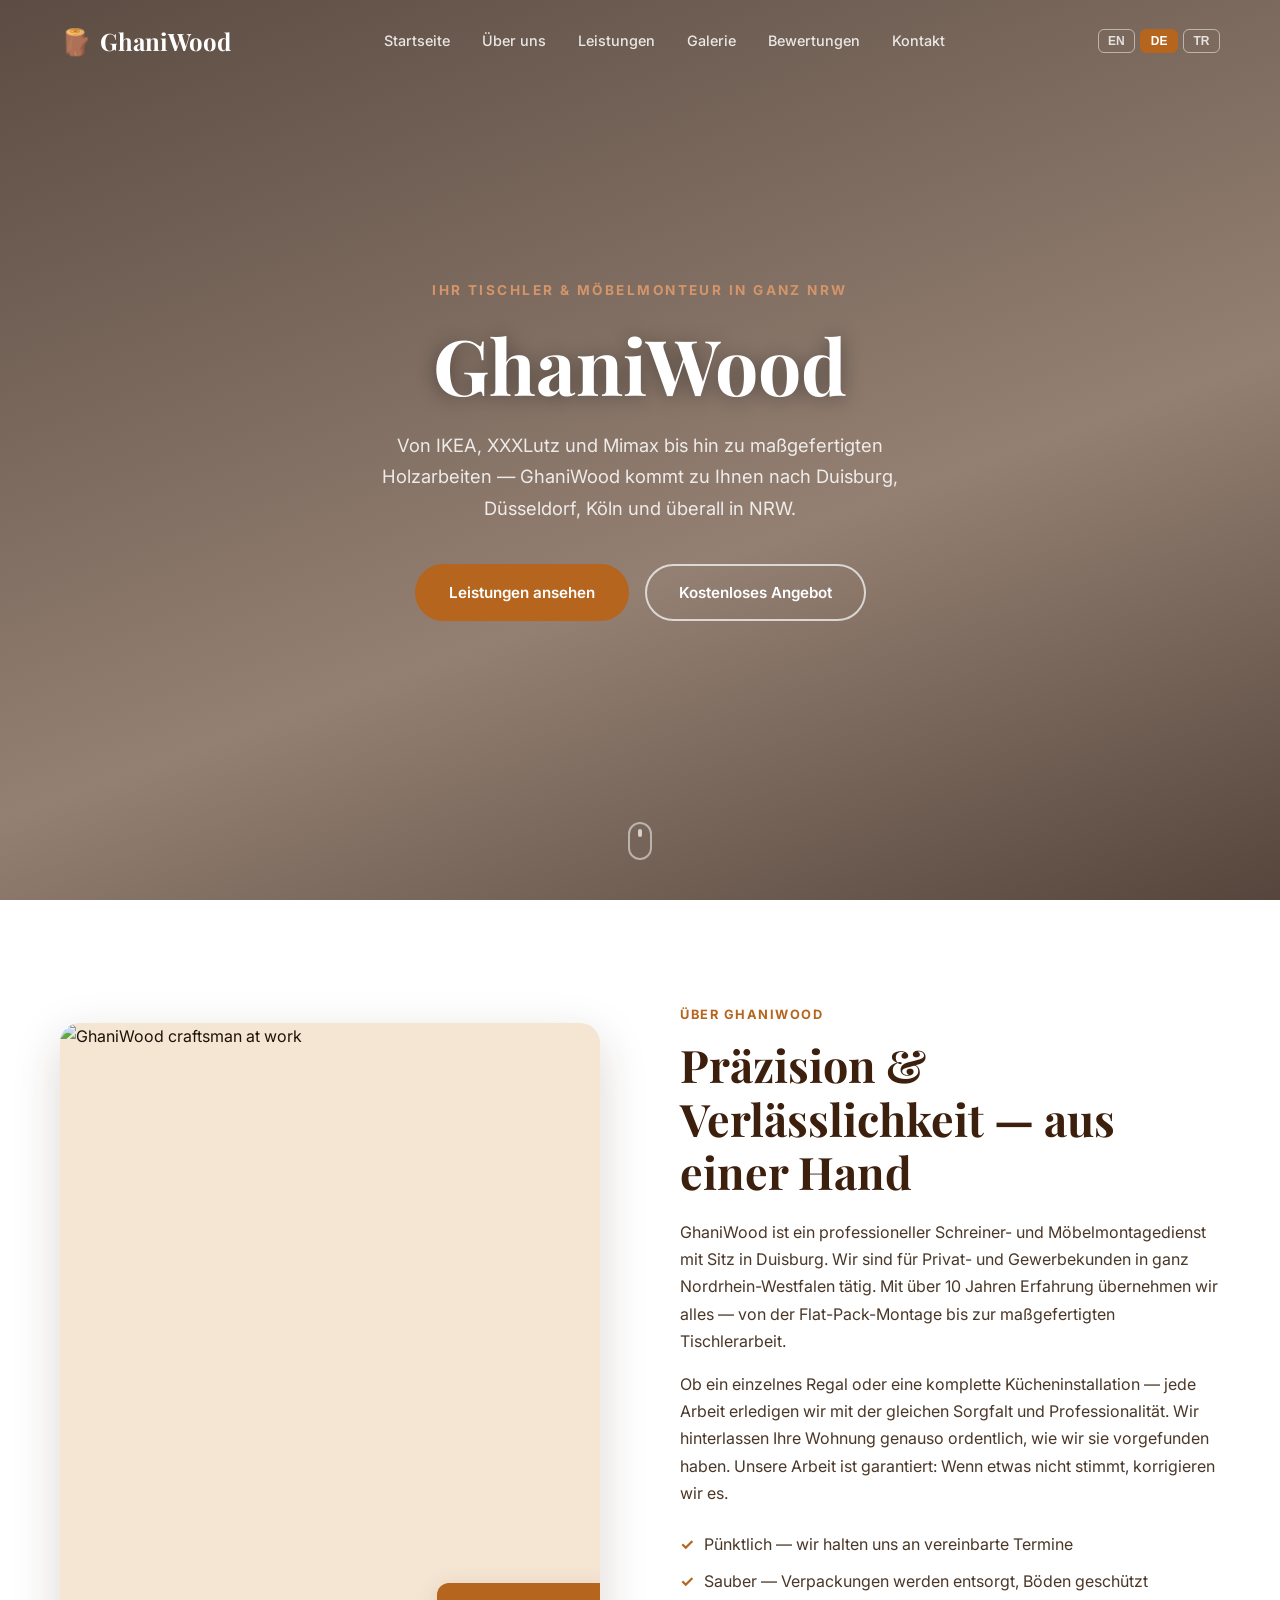
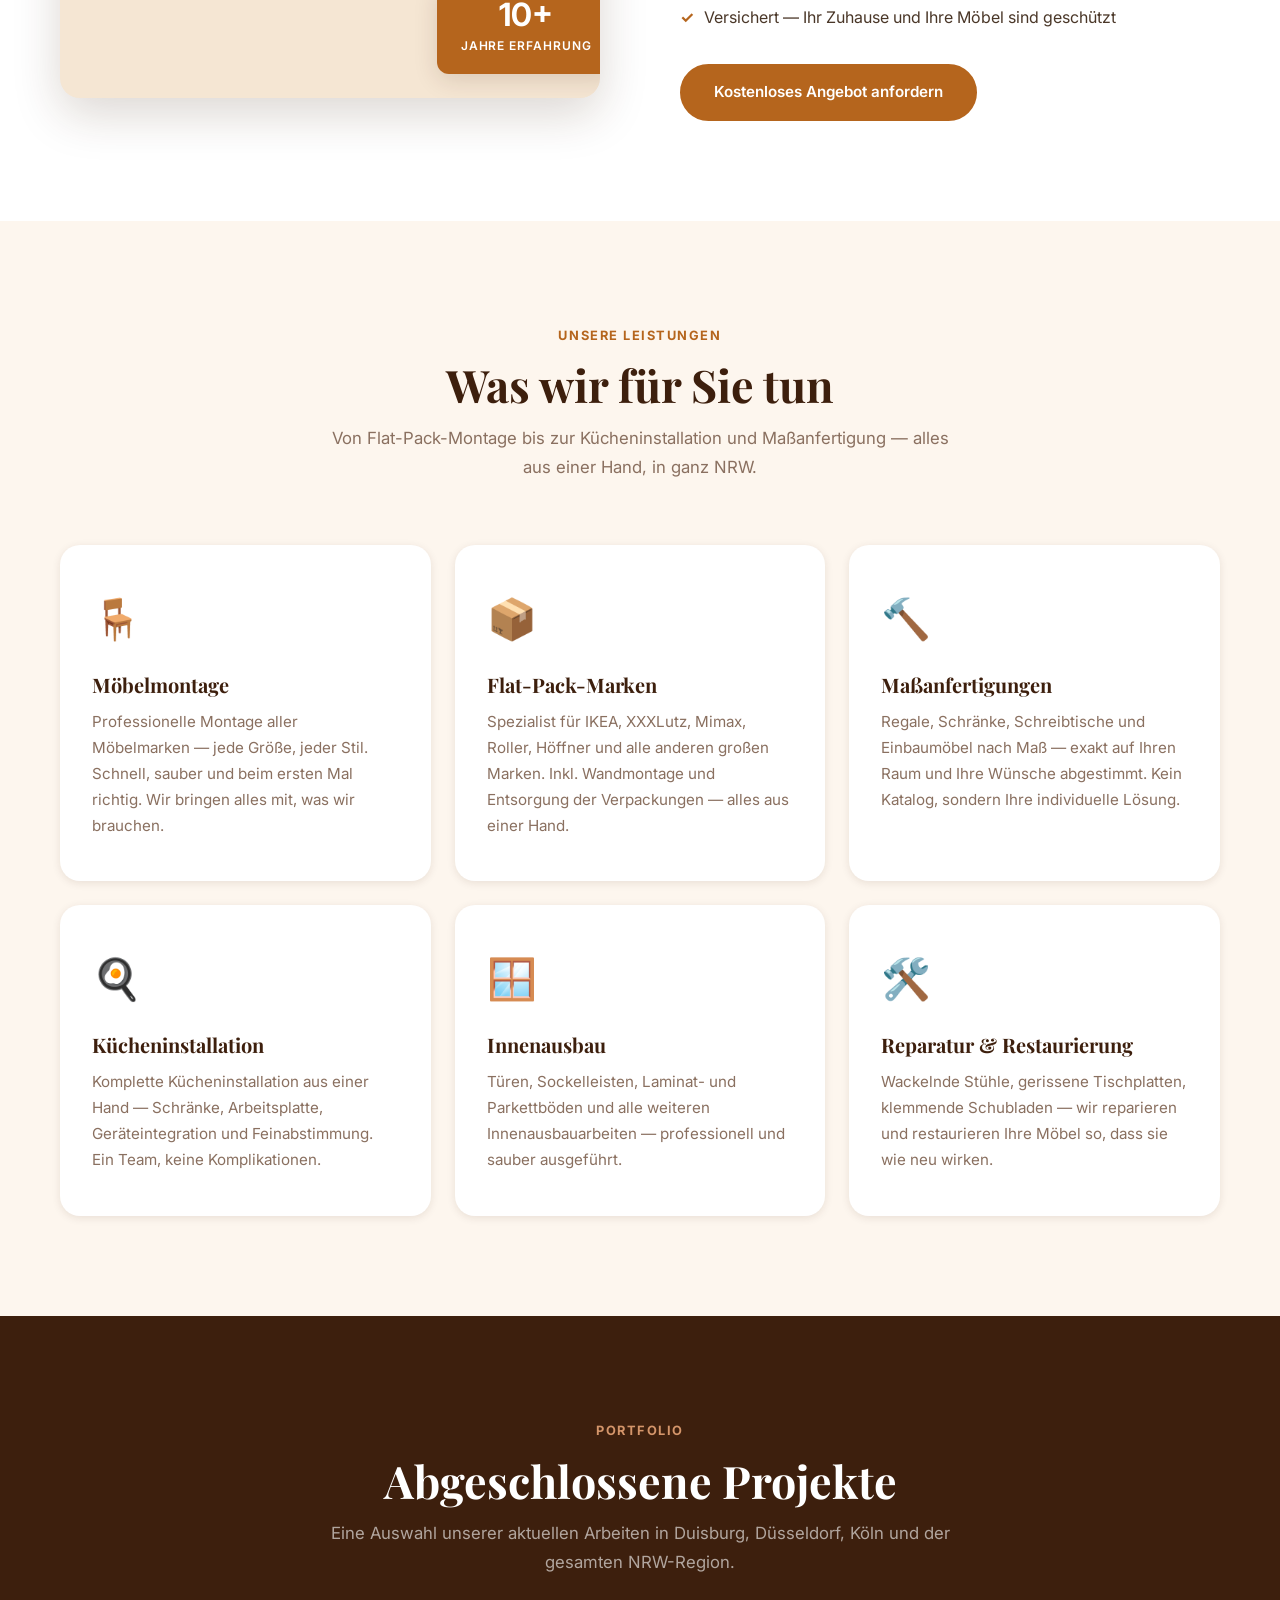
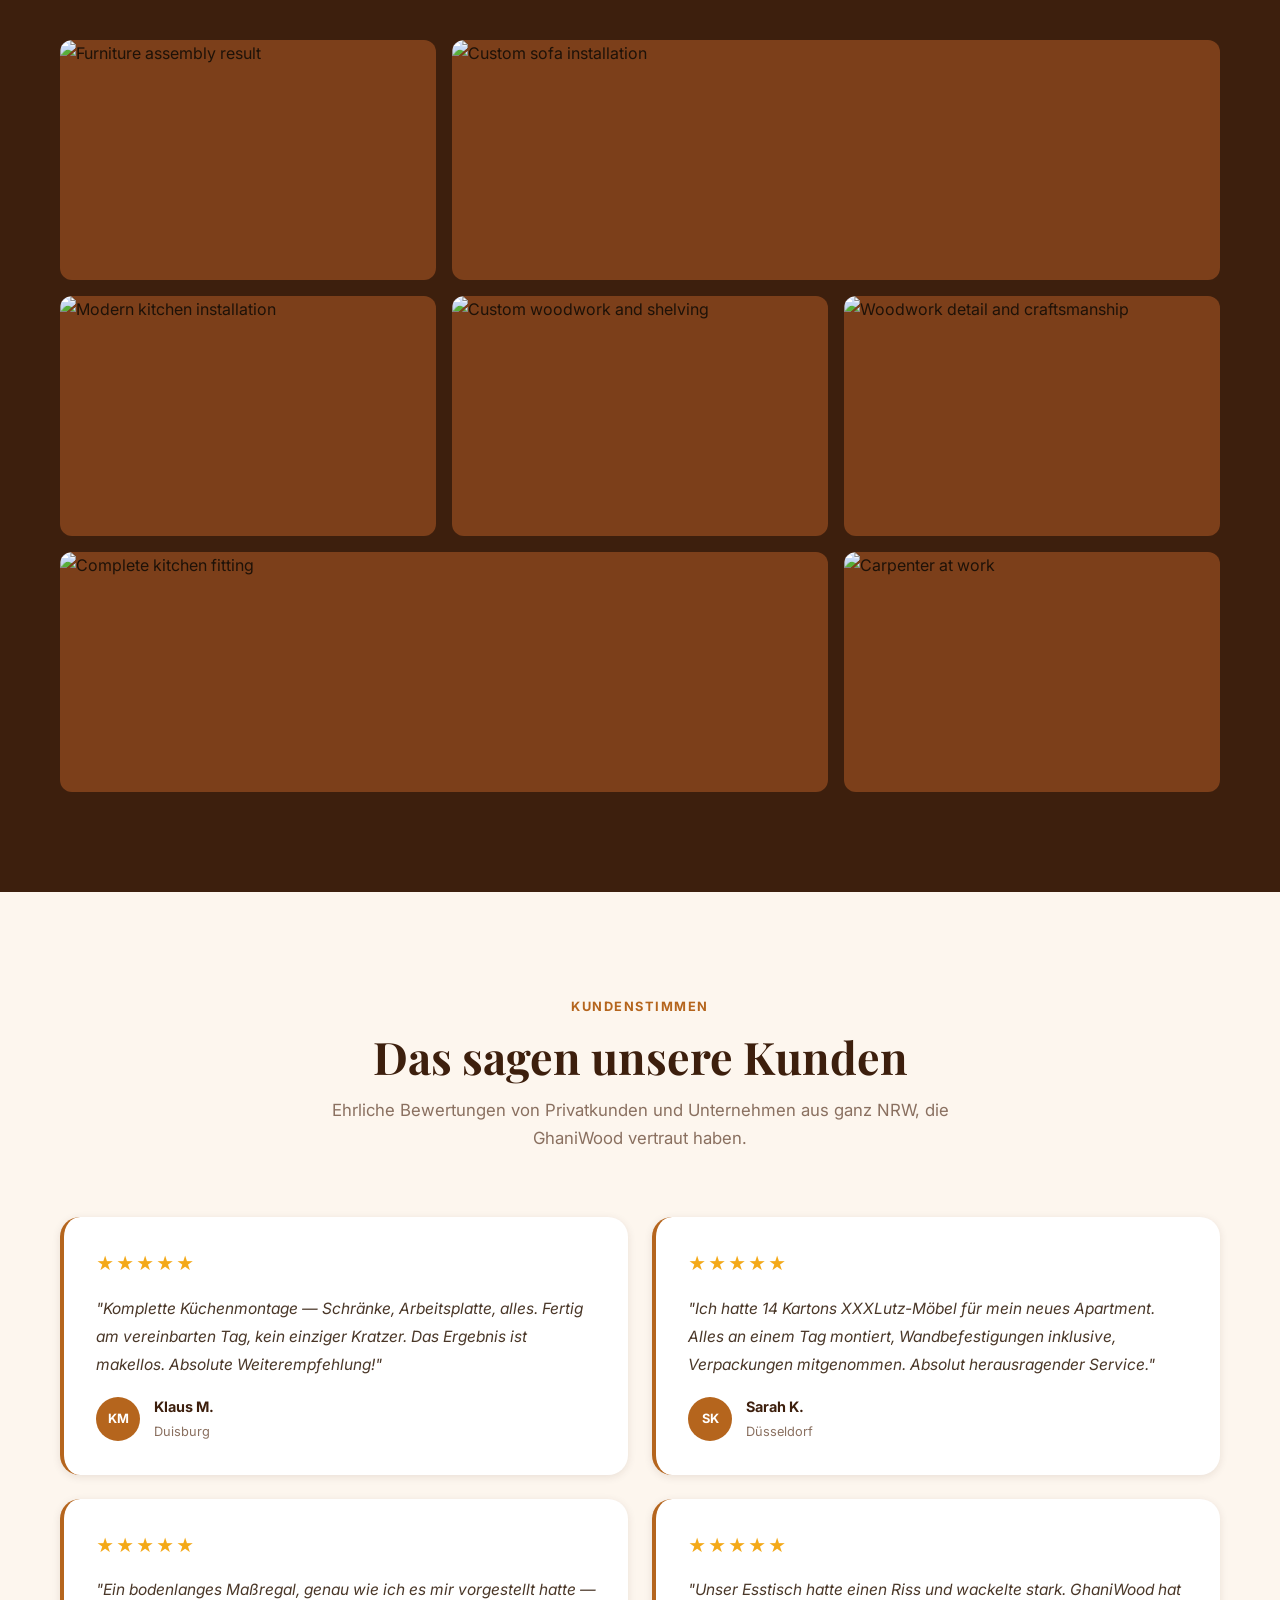
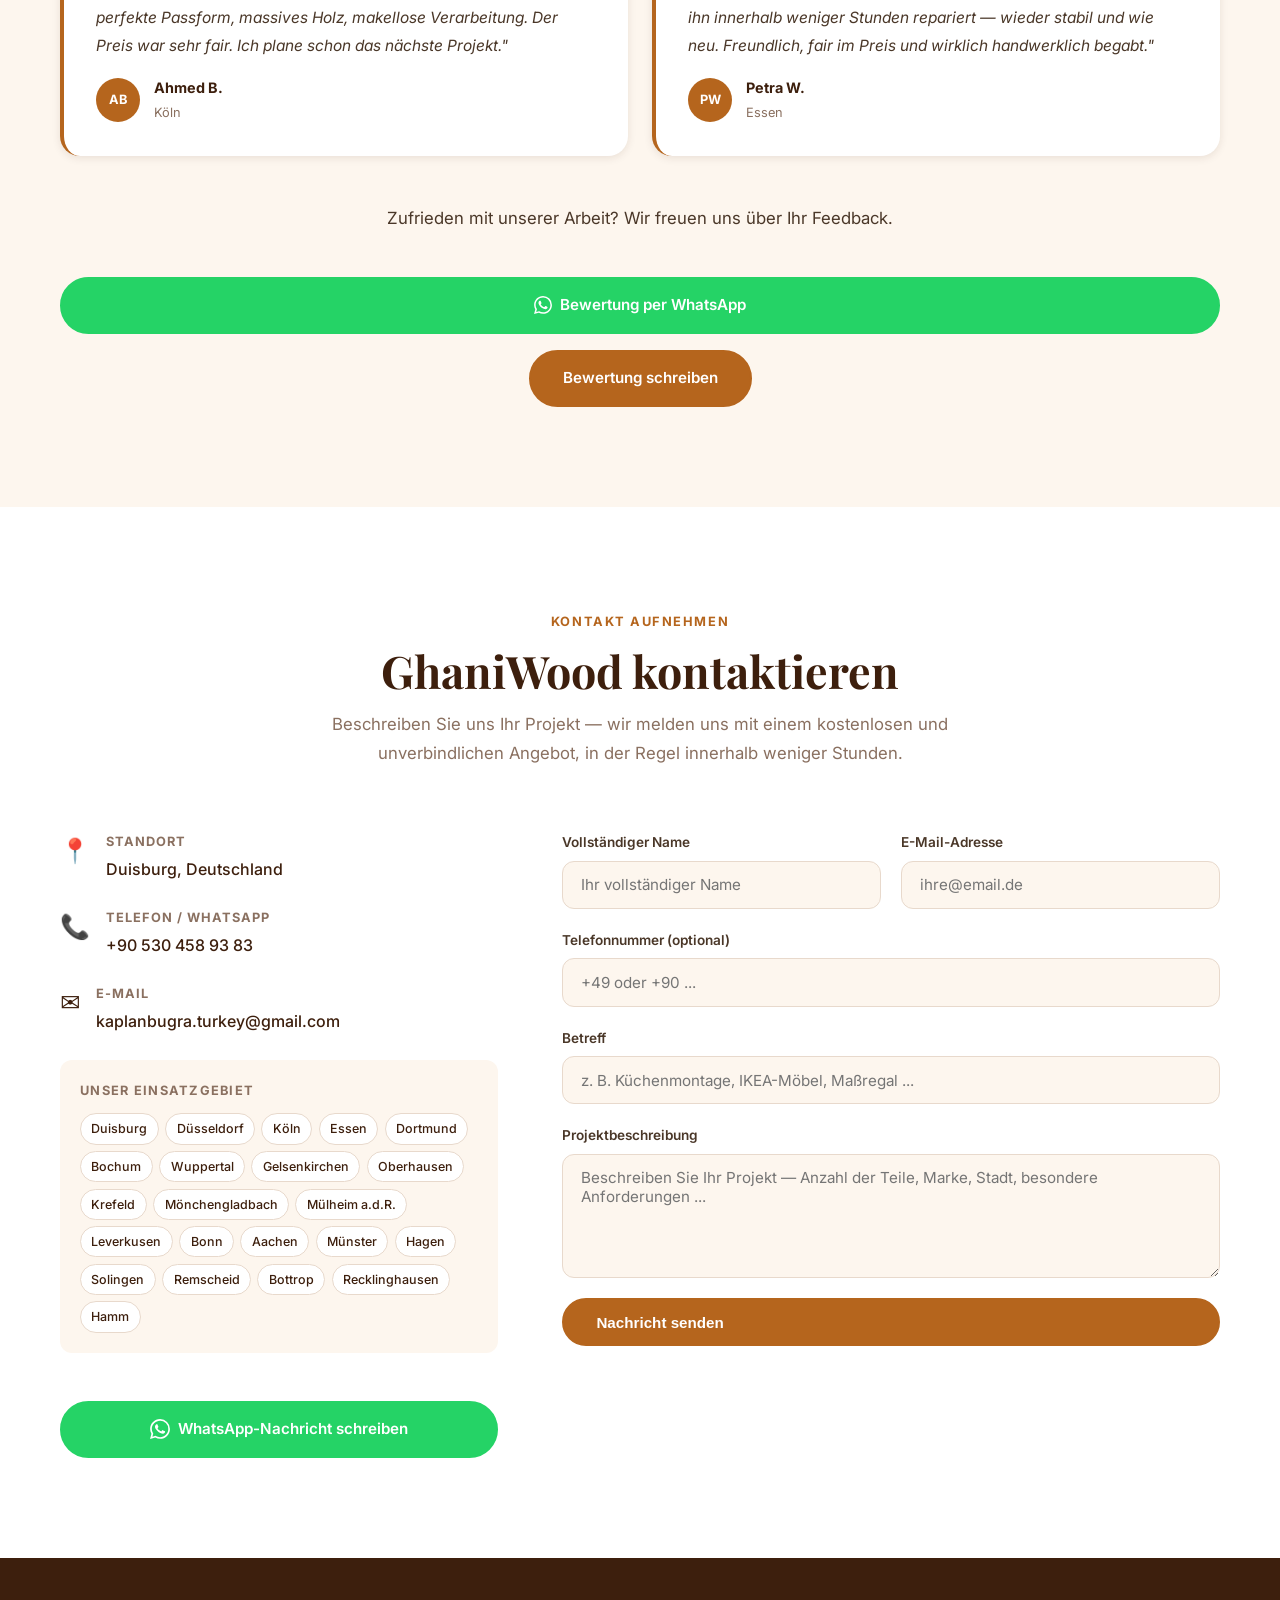
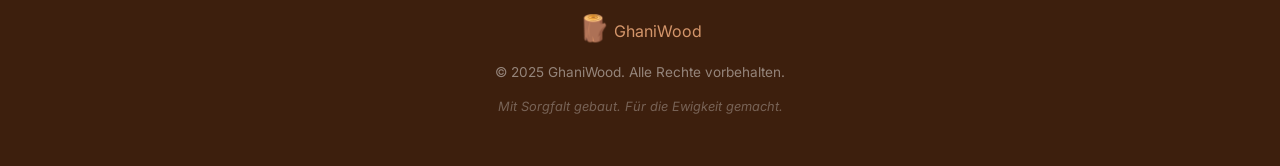
==== commit 410a58ad: "Add files via upload" ====
--- a/index.html
+++ b/index.html
@@ -10,10 +10,12 @@
   <link rel="icon" href="data:image/svg+xml,<svg xmlns='http://www.w3.org/2000/svg' viewBox='0 0 100 100'><text y='.9em' font-size='90'>🪵</text></svg>" />
   <link rel="apple-touch-icon" href="data:image/svg+xml,<svg xmlns='http://www.w3.org/2000/svg' viewBox='0 0 100 100'><text y='.9em' font-size='90'>🪵</text></svg>" />
 
-  <!-- Fonts – lokal gehostet, DSGVO-konform -->
-  <link rel="stylesheet" href="css/fonts.css" />
-
-  <link rel="stylesheet" href="css/style.css?v=4" />
+  <!-- Fonts -->
+  <link rel="preconnect" href="https://fonts.googleapis.com" />
+  <link rel="preconnect" href="https://fonts.gstatic.com" crossorigin />
+  <link href="https://fonts.googleapis.com/css2?family=Playfair+Display:wght@400;700&family=Inter:wght@300;400;500;600&display=swap" rel="stylesheet" />
+
+  <link rel="stylesheet" href="css/style.css?v=3" />
 
   <!-- Schema.org LocalBusiness -->
   <script type="application/ld+json">
@@ -22,7 +24,7 @@
     "@type": "HomeAndConstructionBusiness",
     "name": "GhaniWood",
     "description": "Professional carpentry, custom woodwork, IKEA assembly, and furniture installation service in Germany.",
-    "url": "https://ghaniwood.com",
+    "url": "https://ghaniwood.de",
     "telephone": "+905304589383",
     "email": "kaplanbugra.turkey@gmail.com",
     "image": "https://images.unsplash.com/photo-1538688423619-a81d3f23454b?w=1200&q=80",
@@ -75,17 +77,6 @@
 </head>
 <body>
 
-  <!-- ░░ COOKIE NOTICE ░░ -->
-  <div id="cookieBanner" class="cookie-banner">
-    <div class="cookie-inner container">
-      <p data-i18n="cookie_text"></p>
-      <div class="cookie-actions">
-        <a href="datenschutz.html" class="cookie-link" data-i18n="cookie_more"></a>
-        <button id="cookieAccept" class="btn btn-primary" data-i18n="cookie_accept"></button>
-      </div>
-    </div>
-  </div>
-
   <!-- ░░ NAVBAR ░░ -->
   <header id="navbar">
     <div class="nav-inner">
@@ -376,6 +367,8 @@
           </a>
         </div>
 
+        <!-- Contact form – Web3Forms (ücretsiz, kayıt gerekmez) -->
+        <!-- KURULUM: web3forms.com adresine gir → e-postanı yaz → access key al → aşağıdaki VALUE kısmına yapıştır -->
         <form class="contact-form reveal" id="contactForm"
               action="https://api.web3forms.com/submit" method="POST">
           <input type="hidden" name="access_key" value="bb76e852-f7a0-4ad8-8259-e1b401d922b9" />
@@ -421,14 +414,9 @@
       </div>
       <p class="footer-copy">© 2025 GhaniWood. <span data-i18n="footer_rights"></span></p>
       <p class="footer-tagline" data-i18n="footer_tagline"></p>
-      <nav class="footer-legal">
-        <a href="impressum.html" data-i18n="footer_impressum"></a>
-        <span class="footer-sep">·</span>
-        <a href="datenschutz.html" data-i18n="footer_datenschutz"></a>
-      </nav>
     </div>
   </footer>
 
-  <script src="js/script.js?v=4"></script>
+  <script src="js/script.js?v=3"></script>
 </body>
 </html>
--- a/css/style.css
+++ b/css/style.css
@@ -647,54 +647,6 @@
 }
 
 /* ────────────────────────────────────────────
-   COOKIE BANNER
-──────────────────────────────────────────── */
-.cookie-banner {
-  position: fixed;
-  bottom: 0; left: 0; right: 0;
-  z-index: 2000;
-  background: var(--wood-dark);
-  border-top: 2px solid var(--wood-mid);
-  padding: 1.1rem 0;
-  transform: translateY(100%);
-  transition: transform .45s cubic-bezier(.4,0,.2,1);
-}
-.cookie-banner.visible {
-  transform: translateY(0);
-}
-.cookie-inner {
-  display: flex;
-  align-items: center;
-  gap: 2rem;
-  flex-wrap: wrap;
-}
-.cookie-inner p {
-  flex: 1;
-  font-size: .9rem;
-  color: rgba(255,255,255,.8);
-  min-width: 200px;
-  margin: 0;
-}
-.cookie-actions {
-  display: flex;
-  align-items: center;
-  gap: 1rem;
-  flex-shrink: 0;
-}
-.cookie-link {
-  font-size: .85rem;
-  color: var(--wood-light);
-  text-decoration: underline;
-  white-space: nowrap;
-}
-.cookie-link:hover { color: var(--white); }
-.cookie-banner .btn-primary {
-  padding: .55rem 1.4rem;
-  font-size: .85rem;
-  white-space: nowrap;
-}
-
-/* ────────────────────────────────────────────
    FOOTER
 ──────────────────────────────────────────── */
 .footer {
@@ -713,19 +665,6 @@
 .footer .logo { font-size: 1.4rem; }
 .footer-copy    { color: rgba(255,255,255,.45); font-size: .85rem; }
 .footer-tagline { color: rgba(255,255,255,.3);  font-size: .8rem;  font-style: italic; }
-.footer-legal {
-  display: flex;
-  align-items: center;
-  gap: .5rem;
-  margin-top: .25rem;
-}
-.footer-legal a {
-  font-size: .8rem;
-  color: rgba(255,255,255,.4);
-  transition: color var(--transition);
-}
-.footer-legal a:hover { color: var(--wood-light); }
-.footer-sep { color: rgba(255,255,255,.2); font-size: .8rem; }
 
 /* ────────────────────────────────────────────
    RESPONSIVE
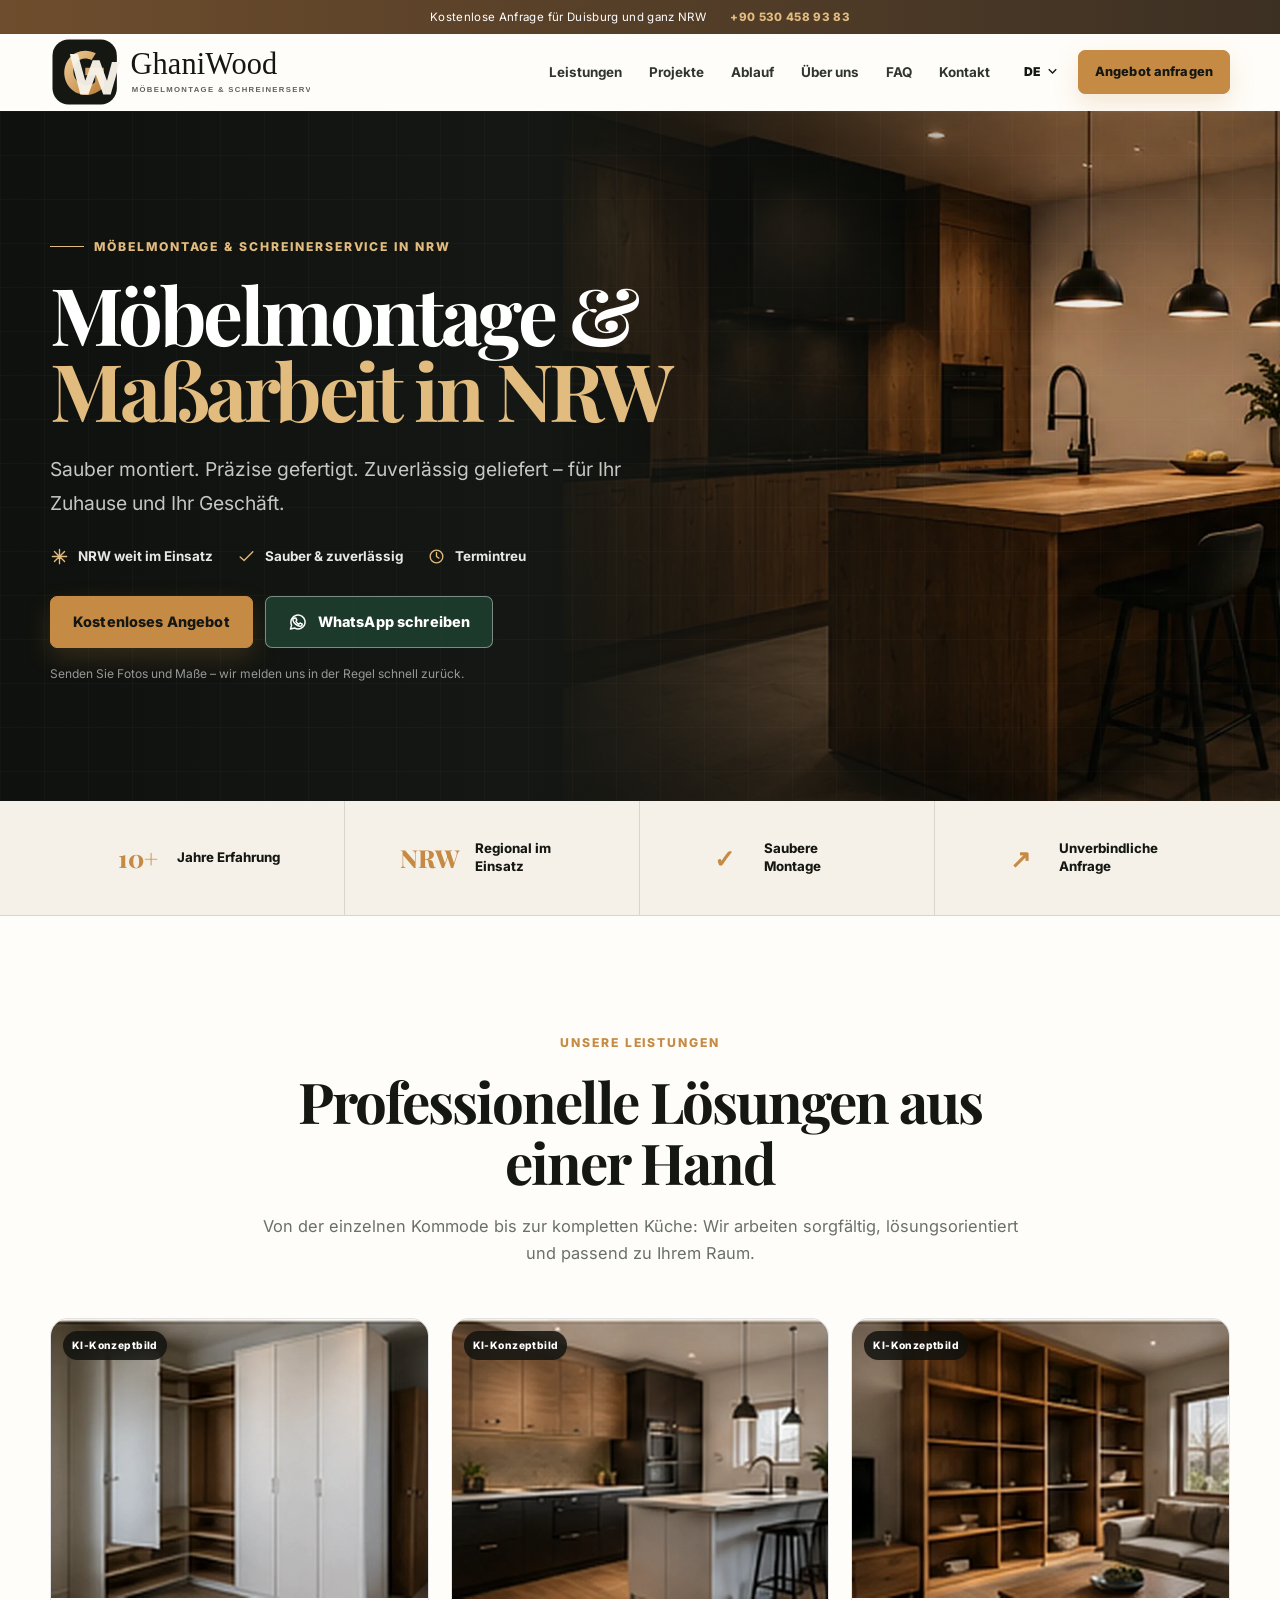
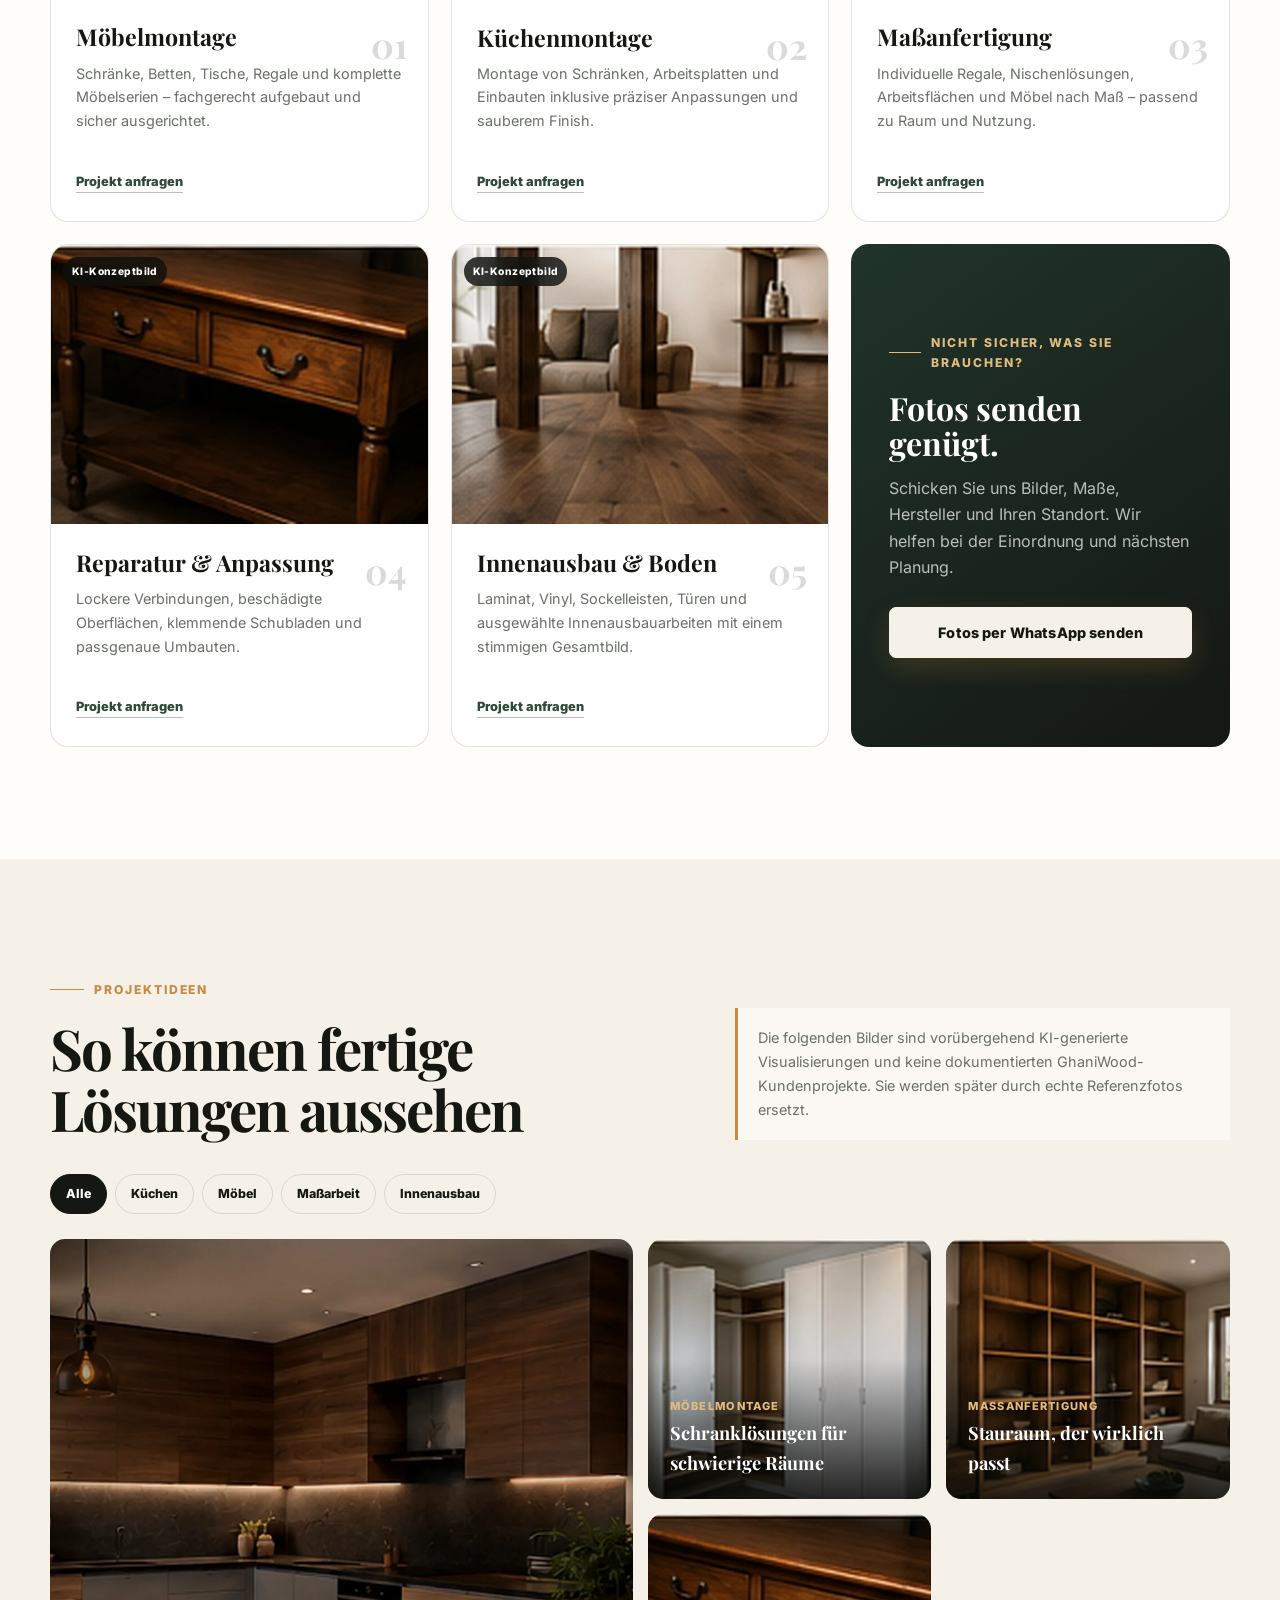
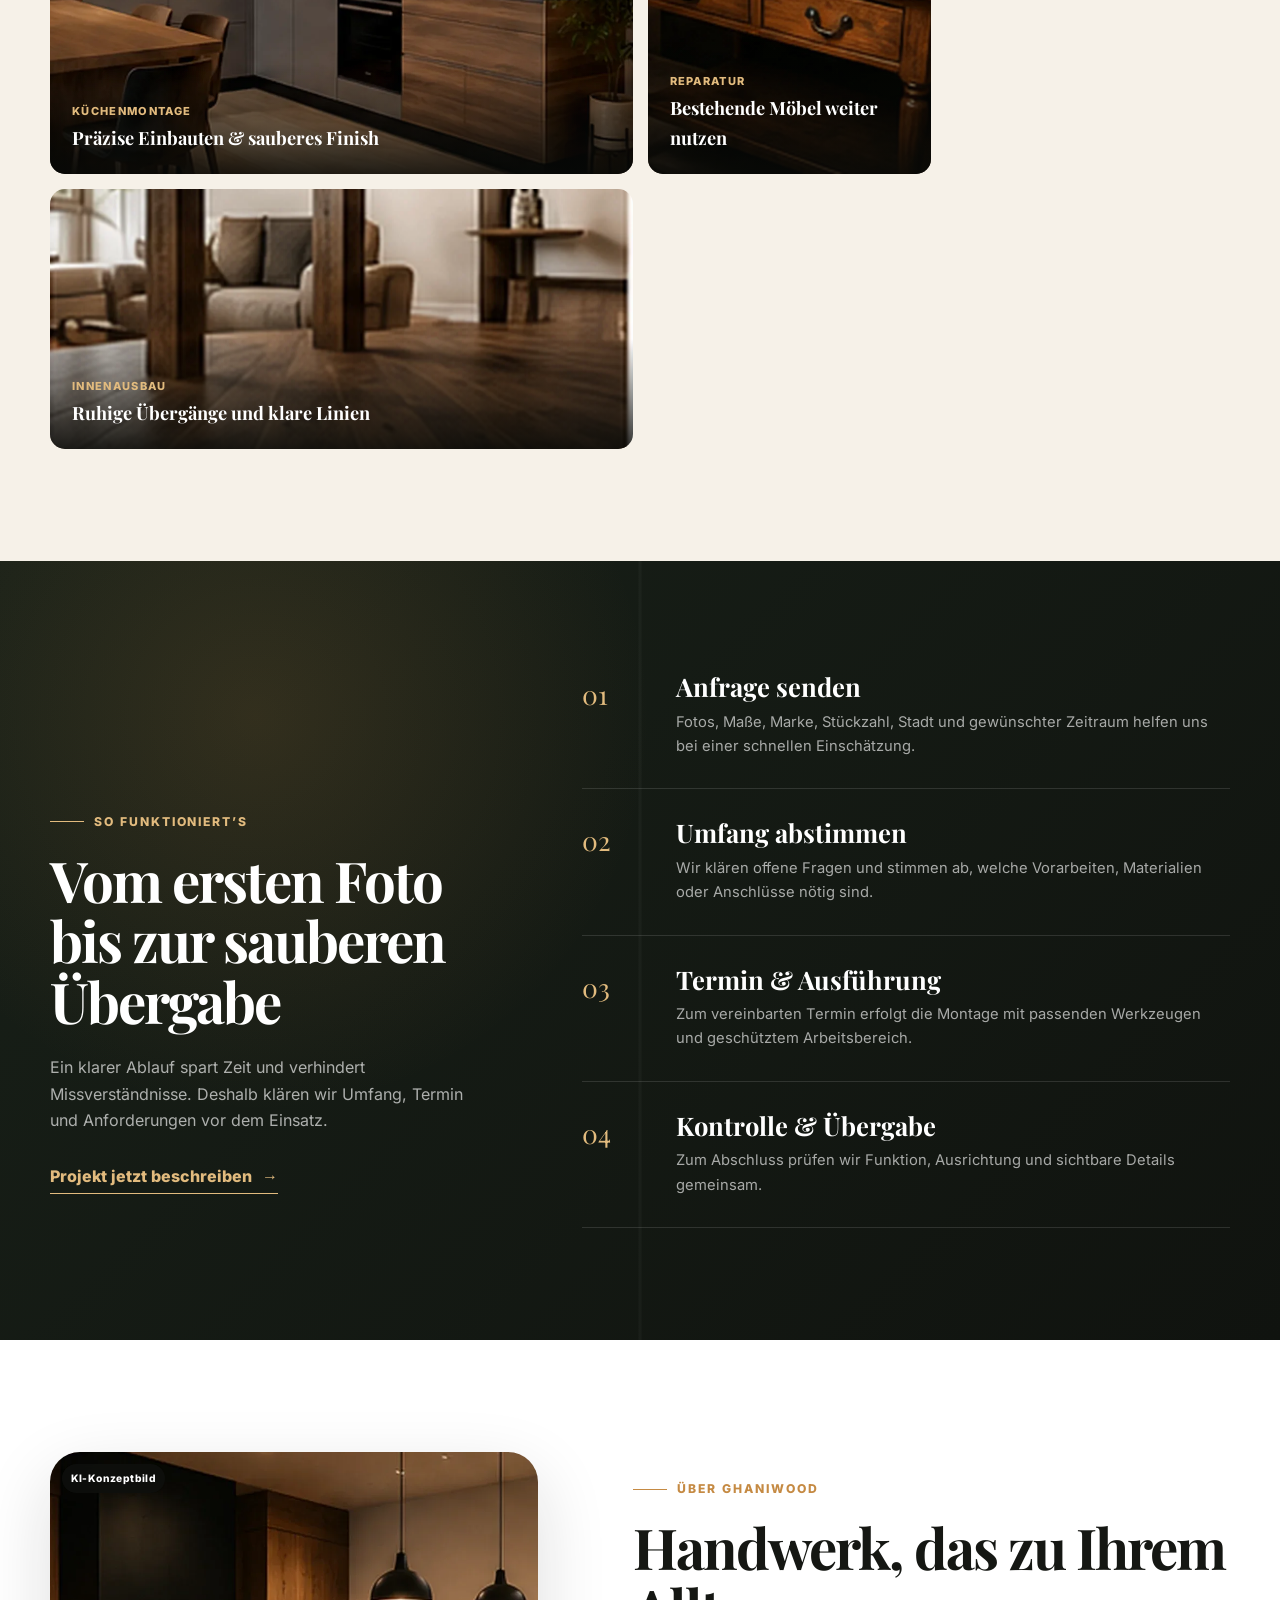
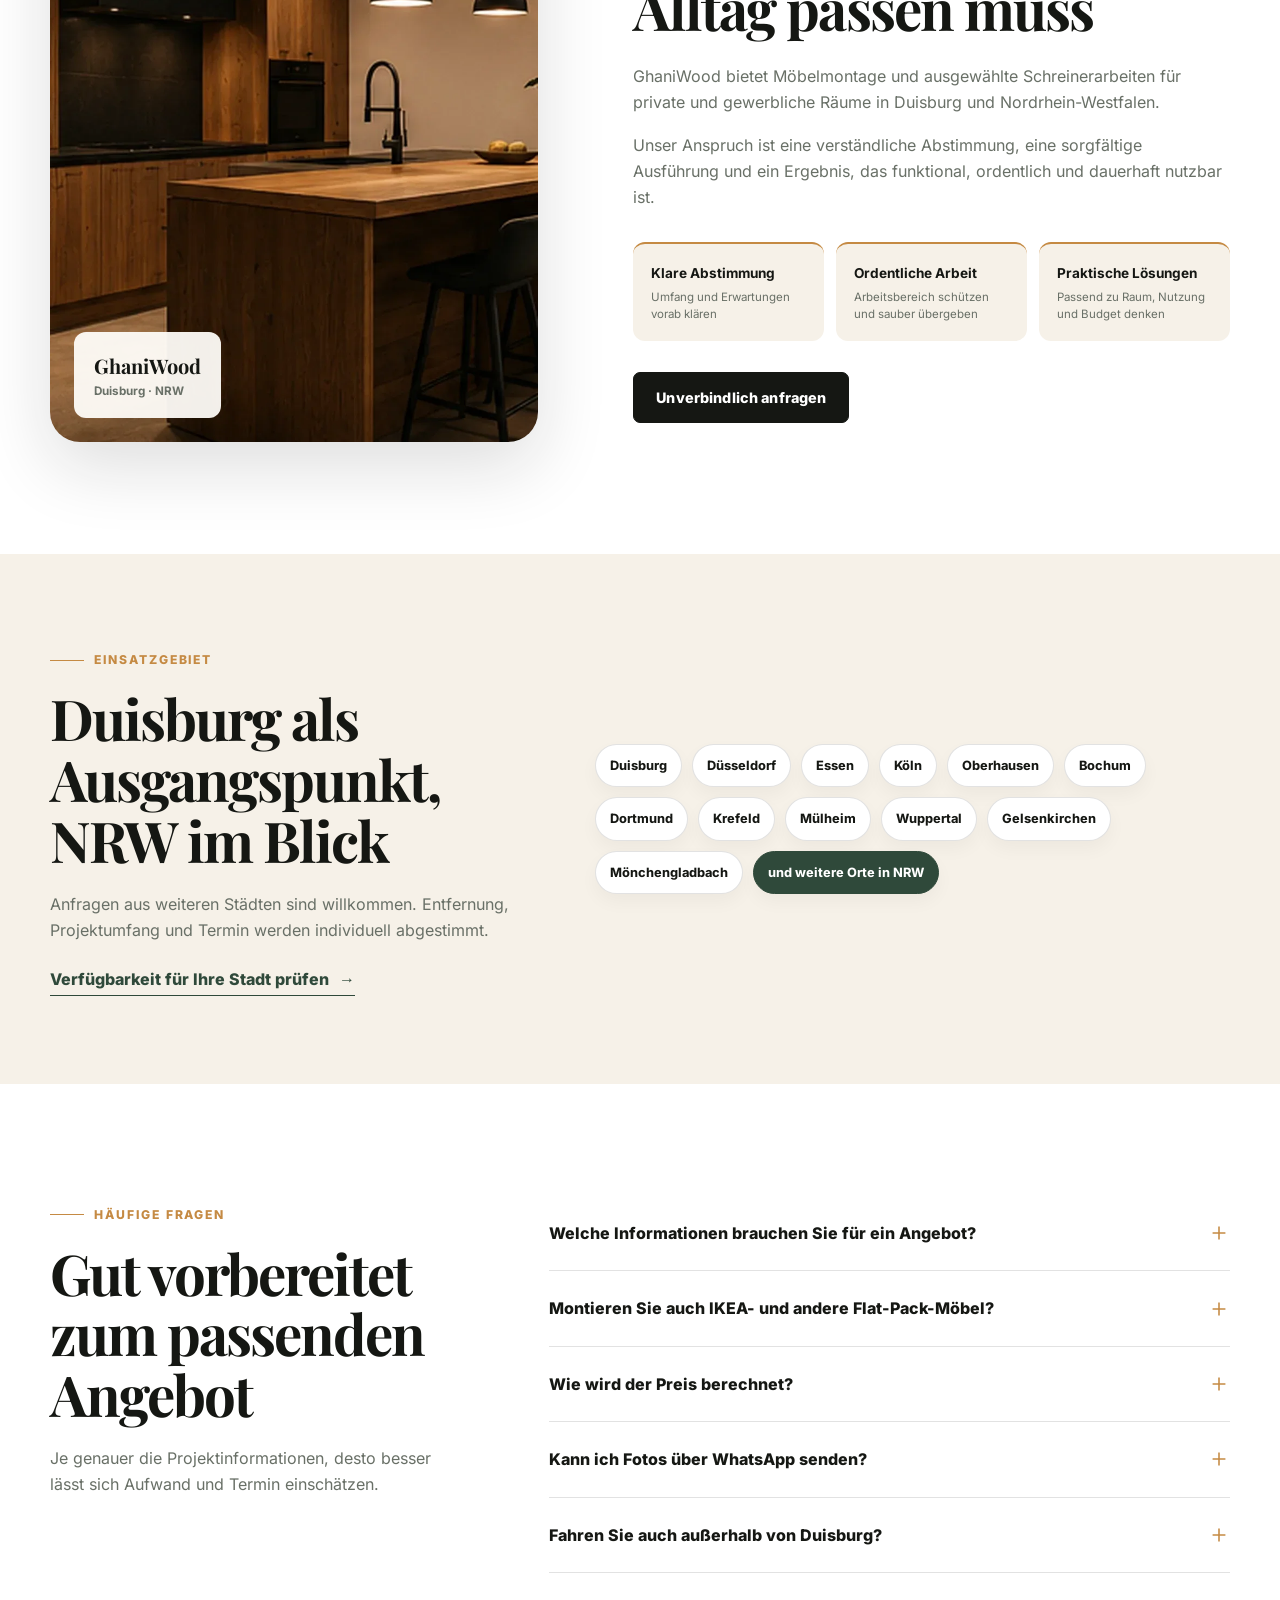
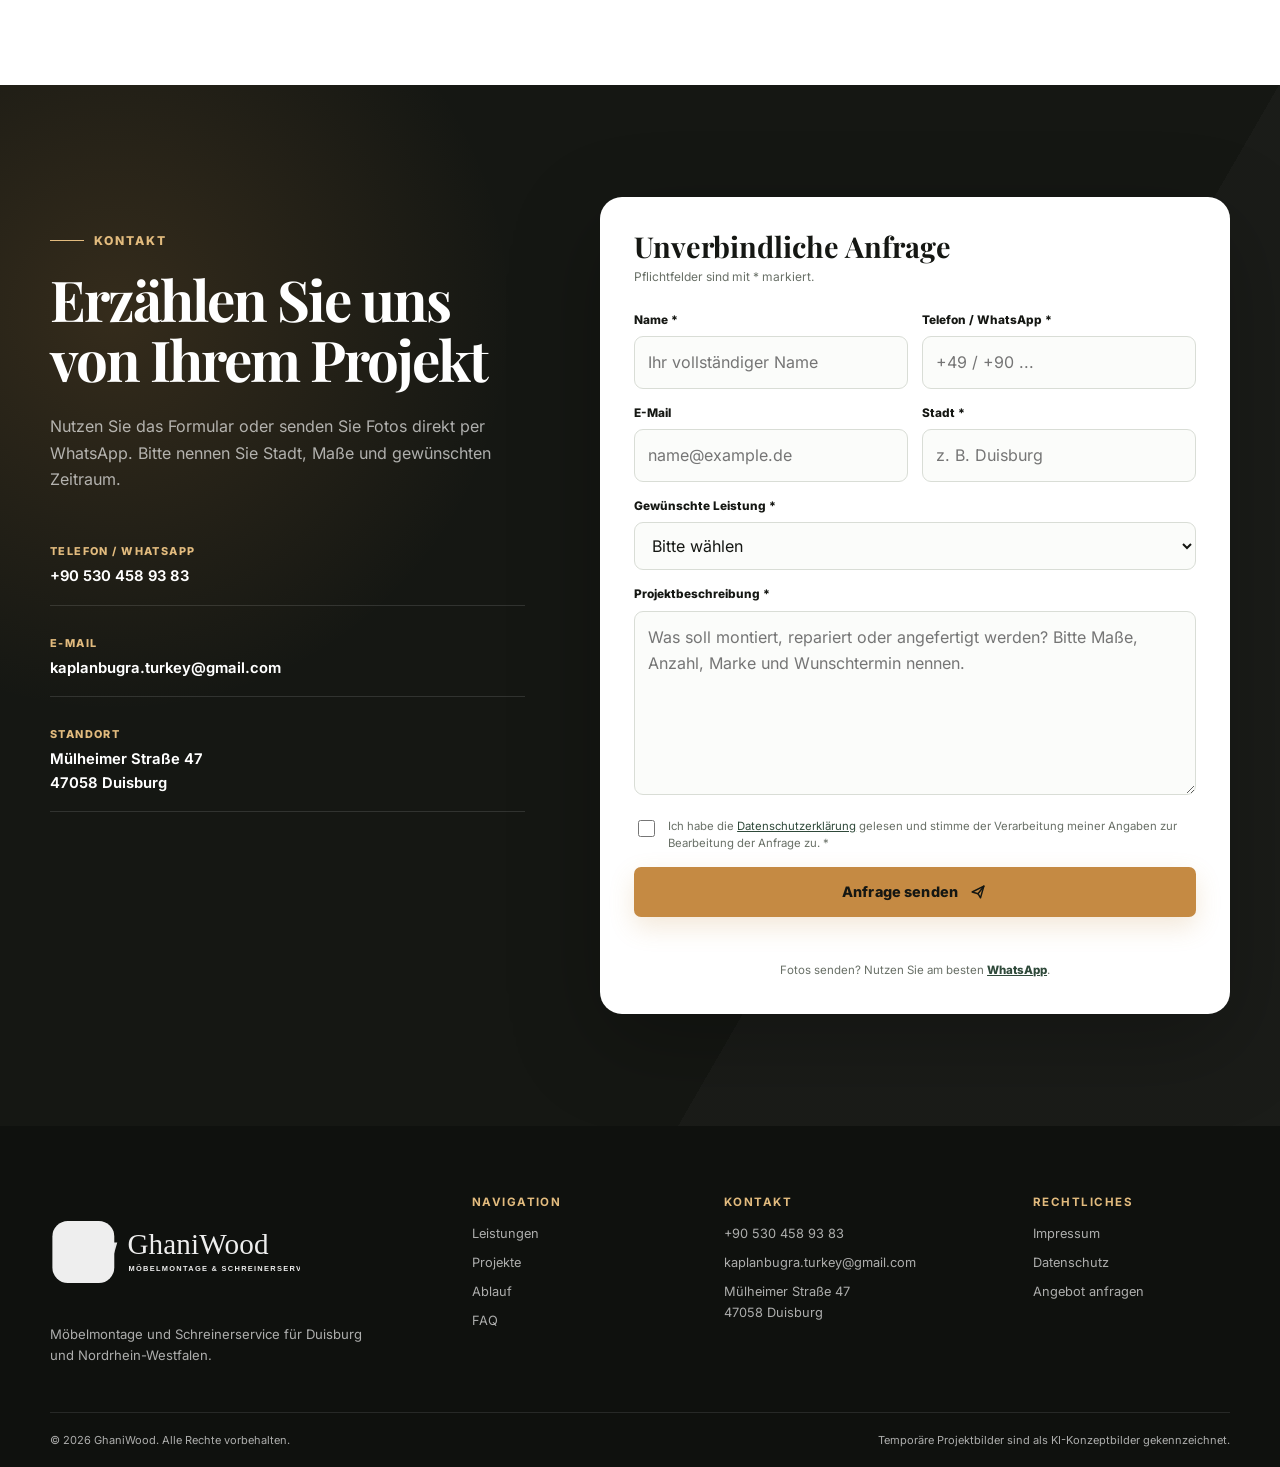
==== commit ed2c283b: "Add files via upload" ====
--- a/index.html
+++ b/index.html
@@ -1,422 +1,292 @@
-<!DOCTYPE html>
-<html lang="en">
+<!doctype html>
+<html lang="de">
 <head>
-  <meta charset="UTF-8" />
-  <meta name="viewport" content="width=device-width, initial-scale=1.0" />
-  <title>GhaniWood – Carpentry & Furniture Assembly in Germany</title>
-  <meta name="description" content="Professional carpentry and furniture assembly in Germany. Custom woodwork, IKEA assembly, kitchen installation. Serving Duisburg, Düsseldorf, Köln and all NRW." />
-
-  <!-- Favicon -->
-  <link rel="icon" href="data:image/svg+xml,<svg xmlns='http://www.w3.org/2000/svg' viewBox='0 0 100 100'><text y='.9em' font-size='90'>🪵</text></svg>" />
-  <link rel="apple-touch-icon" href="data:image/svg+xml,<svg xmlns='http://www.w3.org/2000/svg' viewBox='0 0 100 100'><text y='.9em' font-size='90'>🪵</text></svg>" />
-
-  <!-- Fonts -->
-  <link rel="preconnect" href="https://fonts.googleapis.com" />
-  <link rel="preconnect" href="https://fonts.gstatic.com" crossorigin />
-  <link href="https://fonts.googleapis.com/css2?family=Playfair+Display:wght@400;700&family=Inter:wght@300;400;500;600&display=swap" rel="stylesheet" />
-
-  <link rel="stylesheet" href="css/style.css?v=3" />
-
-  <!-- Schema.org LocalBusiness -->
+  <meta charset="utf-8">
+  <meta name="viewport" content="width=device-width, initial-scale=1">
+  <title>GhaniWood | Möbelmontage & Schreinerservice in NRW</title>
+  <meta name="description" content="Professionelle Möbelmontage, Küchenmontage, Maßanfertigung, Reparatur und Innenausbau in Duisburg und ganz NRW. Unverbindlich anfragen.">
+  <meta name="theme-color" content="#151713">
+  <meta name="robots" content="index,follow,max-image-preview:large">
+  <meta property="og:type" content="website">
+  <meta property="og:title" content="GhaniWood | Möbelmontage & Schreinerservice in NRW">
+  <meta property="og:description" content="Sauber montiert. Präzise gefertigt. Zuverlässig geliefert.">
+  <meta property="og:image" content="assets/images/og-ghaniwood.webp">
+  <meta property="og:locale" content="de_DE">
+  <link rel="icon" href="assets/icons/mark.svg" type="image/svg+xml">
+  <link rel="apple-touch-icon" href="assets/icons/mark.svg">
+  <link rel="preload" href="assets/images/hero-kitchen.webp" as="image" type="image/webp" fetchpriority="high">
+  <link rel="stylesheet" href="css/fonts.css">
+  <link rel="stylesheet" href="css/style.css?v=20260731">
   <script type="application/ld+json">
   {
-    "@context": "https://schema.org",
-    "@type": "HomeAndConstructionBusiness",
-    "name": "GhaniWood",
-    "description": "Professional carpentry, custom woodwork, IKEA assembly, and furniture installation service in Germany.",
-    "url": "https://ghaniwood.de",
-    "telephone": "+905304589383",
-    "email": "kaplanbugra.turkey@gmail.com",
-    "image": "https://images.unsplash.com/photo-1538688423619-a81d3f23454b?w=1200&q=80",
-    "address": {
-      "@type": "PostalAddress",
-      "addressLocality": "Duisburg",
-      "addressRegion": "Nordrhein-Westfalen",
-      "addressCountry": "DE"
-    },
-    "geo": {
-      "@type": "GeoCoordinates",
-      "latitude": 51.4344,
-      "longitude": 6.7623
-    },
-    "areaServed": [
-      {"@type": "City", "name": "Duisburg"},
-      {"@type": "City", "name": "Düsseldorf"},
-      {"@type": "City", "name": "Köln"},
-      {"@type": "City", "name": "Essen"},
-      {"@type": "City", "name": "Dortmund"},
-      {"@type": "City", "name": "Bochum"},
-      {"@type": "City", "name": "Wuppertal"},
-      {"@type": "City", "name": "Gelsenkirchen"},
-      {"@type": "City", "name": "Oberhausen"},
-      {"@type": "City", "name": "Krefeld"},
-      {"@type": "City", "name": "Mönchengladbach"},
-      {"@type": "City", "name": "Leverkusen"},
-      {"@type": "City", "name": "Bonn"},
-      {"@type": "City", "name": "Aachen"},
-      {"@type": "City", "name": "Münster"},
-      {"@type": "City", "name": "Hagen"},
-      {"@type": "City", "name": "Hamm"},
-      {"@type": "City", "name": "Solingen"},
-      {"@type": "City", "name": "Remscheid"},
-      {"@type": "City", "name": "Mülheim an der Ruhr"},
-      {"@type": "City", "name": "Bottrop"},
-      {"@type": "City", "name": "Recklinghausen"}
-    ],
-    "priceRange": "€€",
-    "openingHoursSpecification": [
-      {
-        "@type": "OpeningHoursSpecification",
-        "dayOfWeek": ["Monday","Tuesday","Wednesday","Thursday","Friday","Saturday"],
-        "opens": "08:00",
-        "closes": "18:00"
-      }
-    ]
+    "@context":"https://schema.org",
+    "@type":"HomeAndConstructionBusiness",
+    "name":"GhaniWood",
+    "description":"Möbelmontage, Küchenmontage, Maßanfertigung, Reparatur und Schreinerservice in NRW.",
+    "telephone":"+905304589383",
+    "email":"kaplanbugra.turkey@gmail.com",
+    "url":"https://ghaniwood.de/",
+    "image":"https://ghaniwood.de/assets/images/og-ghaniwood.webp",
+    "address":{"@type":"PostalAddress","streetAddress":"Mülheimer Straße 47","postalCode":"47058","addressLocality":"Duisburg","addressCountry":"DE"},
+    "areaServed":{"@type":"AdministrativeArea","name":"Nordrhein-Westfalen"},
+    "priceRange":"€€",
+    "openingHours":"Mo-Sa 08:00-18:00"
   }
   </script>
 </head>
 <body>
-
-  <!-- ░░ NAVBAR ░░ -->
-  <header id="navbar">
-    <div class="nav-inner">
-      <a href="#home" class="logo">
-        <span class="logo-icon">🪵</span>
-        <span class="logo-text">GhaniWood</span>
+  <a class="skip-link" href="#main" data-i18n="skip">Zum Inhalt springen</a>
+
+  <div class="topbar">
+    <div class="container topbar-inner">
+      <span data-i18n="topbar">Kostenlose Anfrage für Duisburg und ganz NRW</span>
+      <a href="tel:+905304589383" aria-label="GhaniWood anrufen">+90 530 458 93 83</a>
+    </div>
+  </div>
+
+  <header class="site-header" id="siteHeader">
+    <div class="container header-inner">
+      <a class="brand" href="#home" aria-label="GhaniWood Startseite">
+        <img src="assets/icons/logo.svg" alt="GhaniWood Möbelmontage und Schreinerservice" width="420" height="112">
       </a>
 
-      <nav class="nav-links" id="navLinks">
-        <a href="#home"          data-i18n="nav_home"></a>
-        <a href="#about"         data-i18n="nav_about"></a>
-        <a href="#services"      data-i18n="nav_services"></a>
-        <a href="#gallery"       data-i18n="nav_gallery"></a>
-        <a href="#testimonials"  data-i18n="nav_testimonials"></a>
-        <a href="#contact"       data-i18n="nav_contact"></a>
+      <nav class="desktop-nav" aria-label="Hauptnavigation">
+        <a href="#services" data-i18n="nav_services">Leistungen</a>
+        <a href="#projects" data-i18n="nav_projects">Projekte</a>
+        <a href="#process" data-i18n="nav_process">Ablauf</a>
+        <a href="#about" data-i18n="nav_about">Über uns</a>
+        <a href="#faq" data-i18n="nav_faq">FAQ</a>
+        <a href="#contact" data-i18n="nav_contact">Kontakt</a>
       </nav>
 
-      <div class="nav-right">
-        <div class="lang-switcher">
-          <button class="lang-btn active" data-lang="en">EN</button>
-          <button class="lang-btn"        data-lang="de">DE</button>
-          <button class="lang-btn"        data-lang="tr">TR</button>
-        </div>
-        <button class="hamburger" id="hamburger" aria-label="Menu">
-          <span></span><span></span><span></span>
-        </button>
+      <div class="header-actions">
+        <div class="language" aria-label="Sprache wählen">
+          <button class="language-current" id="languageCurrent" type="button" aria-expanded="false" aria-controls="languageMenu"><span>DE</span><svg viewBox="0 0 20 20" aria-hidden="true"><path d="m5 7 5 5 5-5"/></svg></button>
+          <div class="language-menu" id="languageMenu" hidden>
+            <button type="button" data-lang="de">Deutsch</button>
+            <button type="button" data-lang="en">English</button>
+            <button type="button" data-lang="tr">Türkçe</button>
+          </div>
+        </div>
+        <a class="button button-small header-cta" href="#contact" data-i18n="nav_quote">Angebot anfragen</a>
+        <button class="menu-toggle" id="menuToggle" type="button" aria-label="Menü öffnen" aria-expanded="false" aria-controls="mobileMenu"><span></span><span></span><span></span></button>
       </div>
     </div>
+    <nav class="mobile-menu" id="mobileMenu" aria-label="Mobile Navigation" hidden>
+      <a href="#services" data-i18n="nav_services">Leistungen</a>
+      <a href="#projects" data-i18n="nav_projects">Projekte</a>
+      <a href="#process" data-i18n="nav_process">Ablauf</a>
+      <a href="#about" data-i18n="nav_about">Über uns</a>
+      <a href="#faq" data-i18n="nav_faq">FAQ</a>
+      <a href="#contact" data-i18n="nav_contact">Kontakt</a>
+    </nav>
   </header>
 
-  <!-- ░░ HERO ░░ -->
-  <section id="home" class="hero">
-    <div class="hero-overlay"></div>
-    <div class="hero-content fade-in">
-      <p class="hero-sub"  data-i18n="hero_sub"></p>
-      <h1 class="hero-title">GhaniWood</h1>
-      <p class="hero-desc" data-i18n="hero_desc"></p>
-      <div class="hero-btns">
-        <a href="#services" class="btn btn-primary" data-i18n="hero_btn1"></a>
-        <a href="#contact"  class="btn btn-outline" data-i18n="hero_btn2"></a>
-      </div>
+  <main id="main">
+    <section class="hero" id="home">
+      <div class="hero-media" aria-hidden="true"><img src="assets/images/hero-kitchen.webp" alt="" width="1600" height="1080" fetchpriority="high"></div>
+      <div class="hero-overlay"></div>
+      <div class="container hero-inner">
+        <div class="hero-copy reveal visible">
+          <span class="eyebrow light" data-i18n="hero_eyebrow">Möbelmontage & Schreinerservice in NRW</span>
+          <h1 data-i18n-html="hero_title">Möbelmontage &amp;<br><em>Maßarbeit in NRW</em></h1>
+          <p class="hero-lead" data-i18n="hero_lead">Sauber montiert. Präzise gefertigt. Zuverlässig geliefert – für Ihr Zuhause und Ihr Geschäft.</p>
+          <div class="hero-points">
+            <span><svg viewBox="0 0 24 24" aria-hidden="true"><path d="M12 3v18M3 12h18M5.6 5.6l12.8 12.8M18.4 5.6 5.6 18.4"/></svg><b data-i18n="hero_point1">NRW weit im Einsatz</b></span>
+            <span><svg viewBox="0 0 24 24" aria-hidden="true"><path d="M4 12.5 9 17l11-11"/></svg><b data-i18n="hero_point2">Sauber & zuverlässig</b></span>
+            <span><svg viewBox="0 0 24 24" aria-hidden="true"><circle cx="12" cy="12" r="8"/><path d="M12 7v5l3 2"/></svg><b data-i18n="hero_point3">Termintreu</b></span>
+          </div>
+          <div class="hero-actions">
+            <a class="button" href="#contact" data-i18n="hero_quote">Kostenloses Angebot</a>
+            <a class="button button-whatsapp" href="https://wa.me/905304589383?text=Hallo%20GhaniWood%2C%20ich%20m%C3%B6chte%20ein%20unverbindliches%20Angebot." target="_blank" rel="noopener"><svg viewBox="0 0 24 24" aria-hidden="true"><path d="M20.5 11.7a8.5 8.5 0 0 1-12.6 7.5L3 20.5l1.3-4.7A8.5 8.5 0 1 1 20.5 11.7Z"/><path d="M8.1 7.7c.2-.4.4-.4.7-.4h.5c.2 0 .4.1.5.4l.7 1.8c.1.3 0 .5-.2.7l-.6.7c-.2.2-.1.4 0 .6.7 1.3 1.7 2.3 3 3 .2.1.4.2.6 0l.8-1c.2-.2.4-.3.7-.2l1.8.9c.3.1.4.3.4.5 0 .3-.1 1.3-.7 1.8-.6.6-1.4.8-2.3.6-1.2-.2-3.1-.9-5-2.6-1.6-1.5-2.7-3.3-3-4.5-.3-1.1 0-1.9.5-2.3.4-.4 1-.5 1.6 0Z"/></svg><span data-i18n="hero_whatsapp">WhatsApp schreiben</span></a>
+          </div>
+          <p class="hero-note" data-i18n="hero_note">Senden Sie Fotos und Maße – wir melden uns in der Regel schnell zurück.</p>
+        </div>
+      </div>
+    </section>
+
+    <section class="trust-strip" aria-label="Vorteile">
+      <div class="container trust-grid">
+        <div><span class="trust-number">10+</span><span data-i18n="trust1">Jahre Erfahrung</span></div>
+        <div><span class="trust-icon">NRW</span><span data-i18n="trust2">Regional im Einsatz</span></div>
+        <div><span class="trust-icon">✓</span><span data-i18n="trust3">Saubere Montage</span></div>
+        <div><span class="trust-icon">↗</span><span data-i18n="trust4">Unverbindliche Anfrage</span></div>
+      </div>
+    </section>
+
+    <section class="section services" id="services">
+      <div class="container">
+        <div class="section-heading centered reveal">
+          <span class="eyebrow" data-i18n="services_eyebrow">Unsere Leistungen</span>
+          <h2 data-i18n="services_title">Professionelle Lösungen aus einer Hand</h2>
+          <p data-i18n="services_intro">Von der einzelnen Kommode bis zur kompletten Küche: Wir arbeiten sorgfältig, lösungsorientiert und passend zu Ihrem Raum.</p>
+        </div>
+        <div class="service-grid">
+          <article class="service-card reveal">
+            <div class="service-image"><img src="assets/images/wardrobe-assembly.webp" alt="Visualisierte Schrank- und Möbelmontage" width="1200" height="780" loading="lazy"><span class="concept-badge" data-i18n="concept_badge">KI-Konzeptbild</span></div>
+            <div class="service-content"><span class="service-index">01</span><h3 data-i18n="service1_title">Möbelmontage</h3><p data-i18n="service1_text">Schränke, Betten, Tische, Regale und komplette Möbelserien – fachgerecht aufgebaut und sicher ausgerichtet.</p><a href="#contact" data-service="Möbelmontage" data-i18n="service_link">Projekt anfragen</a></div>
+          </article>
+          <article class="service-card reveal">
+            <div class="service-image"><img src="assets/images/custom-kitchen.webp" alt="Visualisierte moderne Küchenmontage" width="1200" height="780" loading="lazy"><span class="concept-badge" data-i18n="concept_badge">KI-Konzeptbild</span></div>
+            <div class="service-content"><span class="service-index">02</span><h3 data-i18n="service2_title">Küchenmontage</h3><p data-i18n="service2_text">Montage von Schränken, Arbeitsplatten und Einbauten inklusive präziser Anpassungen und sauberem Finish.</p><a href="#contact" data-service="Küchenmontage" data-i18n="service_link">Projekt anfragen</a></div>
+          </article>
+          <article class="service-card reveal">
+            <div class="service-image"><img src="assets/images/custom-shelving.webp" alt="Visualisierte maßgefertigte Regallösung" width="1200" height="780" loading="lazy"><span class="concept-badge" data-i18n="concept_badge">KI-Konzeptbild</span></div>
+            <div class="service-content"><span class="service-index">03</span><h3 data-i18n="service3_title">Maßanfertigung</h3><p data-i18n="service3_text">Individuelle Regale, Nischenlösungen, Arbeitsflächen und Möbel nach Maß – passend zu Raum und Nutzung.</p><a href="#contact" data-service="Maßanfertigung" data-i18n="service_link">Projekt anfragen</a></div>
+          </article>
+          <article class="service-card reveal">
+            <div class="service-image"><img src="assets/images/furniture-restoration.webp" alt="Visualisierte Möbelreparatur und Restaurierung" width="1200" height="780" loading="lazy"><span class="concept-badge" data-i18n="concept_badge">KI-Konzeptbild</span></div>
+            <div class="service-content"><span class="service-index">04</span><h3 data-i18n="service4_title">Reparatur & Anpassung</h3><p data-i18n="service4_text">Lockere Verbindungen, beschädigte Oberflächen, klemmende Schubladen und passgenaue Umbauten.</p><a href="#contact" data-service="Reparatur & Anpassung" data-i18n="service_link">Projekt anfragen</a></div>
+          </article>
+          <article class="service-card reveal">
+            <div class="service-image"><img src="assets/images/wood-flooring.webp" alt="Visualisierte Verlegung eines Holzbodens" width="1200" height="780" loading="lazy"><span class="concept-badge" data-i18n="concept_badge">KI-Konzeptbild</span></div>
+            <div class="service-content"><span class="service-index">05</span><h3 data-i18n="service5_title">Innenausbau & Boden</h3><p data-i18n="service5_text">Laminat, Vinyl, Sockelleisten, Türen und ausgewählte Innenausbauarbeiten mit einem stimmigen Gesamtbild.</p><a href="#contact" data-service="Innenausbau & Boden" data-i18n="service_link">Projekt anfragen</a></div>
+          </article>
+          <article class="service-card service-card-dark reveal">
+            <div class="service-callout"><span class="eyebrow light" data-i18n="service6_eyebrow">Nicht sicher, was Sie brauchen?</span><h3 data-i18n="service6_title">Fotos senden genügt.</h3><p data-i18n="service6_text">Schicken Sie uns Bilder, Maße, Hersteller und Ihren Standort. Wir helfen bei der Einordnung und nächsten Planung.</p><a class="button button-light" href="https://wa.me/905304589383?text=Hallo%20GhaniWood%2C%20ich%20m%C3%B6chte%20Fotos%20zu%20meinem%20Projekt%20senden." target="_blank" rel="noopener" data-i18n="service6_button">Fotos per WhatsApp senden</a></div>
+          </article>
+        </div>
+      </div>
+    </section>
+
+    <section class="section projects" id="projects">
+      <div class="container">
+        <div class="project-head reveal">
+          <div><span class="eyebrow" data-i18n="projects_eyebrow">Projektideen</span><h2 data-i18n="projects_title">So können fertige Lösungen aussehen</h2></div>
+          <p data-i18n="projects_notice">Die folgenden Bilder sind vorübergehend KI-generierte Visualisierungen und keine dokumentierten GhaniWood-Kundenprojekte. Sie werden später durch echte Referenzfotos ersetzt.</p>
+        </div>
+        <div class="filter-bar" role="group" aria-label="Projektfilter">
+          <button class="filter active" type="button" data-filter="all" data-i18n="filter_all">Alle</button>
+          <button class="filter" type="button" data-filter="kitchen" data-i18n="filter_kitchen">Küchen</button>
+          <button class="filter" type="button" data-filter="furniture" data-i18n="filter_furniture">Möbel</button>
+          <button class="filter" type="button" data-filter="custom" data-i18n="filter_custom">Maßarbeit</button>
+          <button class="filter" type="button" data-filter="interior" data-i18n="filter_interior">Innenausbau</button>
+        </div>
+        <div class="project-grid">
+          <button class="project-card project-featured reveal" type="button" data-category="kitchen" data-image="assets/images/kitchen-installation.webp" data-title="Küchenmontage – Konzeptvisualisierung">
+            <img src="assets/images/kitchen-installation.webp" alt="KI-Visualisierung einer modernen Einbauküche" width="1400" height="1060" loading="lazy">
+            <span class="project-overlay"><small data-i18n="project_kitchen_tag">Küchenmontage</small><strong data-i18n="project_kitchen_title">Präzise Einbauten & sauberes Finish</strong></span>
+          </button>
+          <button class="project-card reveal" type="button" data-category="furniture" data-image="assets/images/wardrobe-assembly.webp" data-title="Möbelmontage – Konzeptvisualisierung">
+            <img src="assets/images/wardrobe-assembly.webp" alt="KI-Visualisierung eines montierten Kleiderschranks" width="1200" height="780" loading="lazy">
+            <span class="project-overlay"><small data-i18n="project_furniture_tag">Möbelmontage</small><strong data-i18n="project_furniture_title">Schranklösungen für schwierige Räume</strong></span>
+          </button>
+          <button class="project-card reveal" type="button" data-category="custom" data-image="assets/images/custom-shelving.webp" data-title="Maßanfertigung – Konzeptvisualisierung">
+            <img src="assets/images/custom-shelving.webp" alt="KI-Visualisierung eines maßgefertigten Regals" width="1200" height="780" loading="lazy">
+            <span class="project-overlay"><small data-i18n="project_custom_tag">Maßanfertigung</small><strong data-i18n="project_custom_title">Stauraum, der wirklich passt</strong></span>
+          </button>
+          <button class="project-card reveal" type="button" data-category="furniture" data-image="assets/images/furniture-restoration.webp" data-title="Möbelreparatur – Konzeptvisualisierung">
+            <img src="assets/images/furniture-restoration.webp" alt="KI-Visualisierung einer restaurierten Holzkommode" width="1200" height="780" loading="lazy">
+            <span class="project-overlay"><small data-i18n="project_restore_tag">Reparatur</small><strong data-i18n="project_restore_title">Bestehende Möbel weiter nutzen</strong></span>
+          </button>
+          <button class="project-card project-wide reveal" type="button" data-category="interior" data-image="assets/images/wood-flooring.webp" data-title="Innenausbau – Konzeptvisualisierung">
+            <img src="assets/images/wood-flooring.webp" alt="KI-Visualisierung eines verlegten Holzbodens" width="1200" height="780" loading="lazy">
+            <span class="project-overlay"><small data-i18n="project_floor_tag">Innenausbau</small><strong data-i18n="project_floor_title">Ruhige Übergänge und klare Linien</strong></span>
+          </button>
+        </div>
+      </div>
+    </section>
+
+    <section class="section process" id="process">
+      <div class="container process-grid">
+        <div class="process-intro reveal"><span class="eyebrow light" data-i18n="process_eyebrow">So funktioniert’s</span><h2 data-i18n="process_title">Vom ersten Foto bis zur sauberen Übergabe</h2><p data-i18n="process_intro">Ein klarer Ablauf spart Zeit und verhindert Missverständnisse. Deshalb klären wir Umfang, Termin und Anforderungen vor dem Einsatz.</p><a class="text-link light" href="#contact" data-i18n="process_link">Projekt jetzt beschreiben</a></div>
+        <ol class="process-list">
+          <li class="reveal"><span>01</span><div><h3 data-i18n="step1_title">Anfrage senden</h3><p data-i18n="step1_text">Fotos, Maße, Marke, Stückzahl, Stadt und gewünschter Zeitraum helfen uns bei einer schnellen Einschätzung.</p></div></li>
+          <li class="reveal"><span>02</span><div><h3 data-i18n="step2_title">Umfang abstimmen</h3><p data-i18n="step2_text">Wir klären offene Fragen und stimmen ab, welche Vorarbeiten, Materialien oder Anschlüsse nötig sind.</p></div></li>
+          <li class="reveal"><span>03</span><div><h3 data-i18n="step3_title">Termin & Ausführung</h3><p data-i18n="step3_text">Zum vereinbarten Termin erfolgt die Montage mit passenden Werkzeugen und geschütztem Arbeitsbereich.</p></div></li>
+          <li class="reveal"><span>04</span><div><h3 data-i18n="step4_title">Kontrolle & Übergabe</h3><p data-i18n="step4_text">Zum Abschluss prüfen wir Funktion, Ausrichtung und sichtbare Details gemeinsam.</p></div></li>
+        </ol>
+      </div>
+    </section>
+
+    <section class="section about" id="about">
+      <div class="container about-grid">
+        <div class="about-visual reveal"><img src="assets/images/about-craft.webp" alt="KI-Visualisierung einer hochwertigen Holzküche" width="900" height="1200" loading="lazy"><span class="concept-badge" data-i18n="concept_badge">KI-Konzeptbild</span><div class="about-stamp"><strong>GhaniWood</strong><span data-i18n="about_stamp">Duisburg · NRW</span></div></div>
+        <div class="about-copy reveal"><span class="eyebrow" data-i18n="about_eyebrow">Über GhaniWood</span><h2 data-i18n="about_title">Handwerk, das zu Ihrem Alltag passen muss</h2><p data-i18n="about_p1">GhaniWood bietet Möbelmontage und ausgewählte Schreinerarbeiten für private und gewerbliche Räume in Duisburg und Nordrhein-Westfalen.</p><p data-i18n="about_p2">Unser Anspruch ist eine verständliche Abstimmung, eine sorgfältige Ausführung und ein Ergebnis, das funktional, ordentlich und dauerhaft nutzbar ist.</p>
+          <div class="about-values">
+            <div><strong data-i18n="value1_title">Klare Abstimmung</strong><span data-i18n="value1_text">Umfang und Erwartungen vorab klären</span></div>
+            <div><strong data-i18n="value2_title">Ordentliche Arbeit</strong><span data-i18n="value2_text">Arbeitsbereich schützen und sauber übergeben</span></div>
+            <div><strong data-i18n="value3_title">Praktische Lösungen</strong><span data-i18n="value3_text">Passend zu Raum, Nutzung und Budget denken</span></div>
+          </div>
+          <a class="button button-dark" href="#contact" data-i18n="about_button">Unverbindlich anfragen</a>
+        </div>
+      </div>
+    </section>
+
+    <section class="section coverage">
+      <div class="container coverage-grid">
+        <div class="coverage-copy reveal"><span class="eyebrow" data-i18n="coverage_eyebrow">Einsatzgebiet</span><h2 data-i18n="coverage_title">Duisburg als Ausgangspunkt, NRW im Blick</h2><p data-i18n="coverage_text">Anfragen aus weiteren Städten sind willkommen. Entfernung, Projektumfang und Termin werden individuell abgestimmt.</p><a href="#contact" class="text-link" data-i18n="coverage_link">Verfügbarkeit für Ihre Stadt prüfen</a></div>
+        <div class="city-cloud reveal" aria-label="Einsatzorte"><span>Duisburg</span><span>Düsseldorf</span><span>Essen</span><span>Köln</span><span>Oberhausen</span><span>Bochum</span><span>Dortmund</span><span>Krefeld</span><span>Mülheim</span><span>Wuppertal</span><span>Gelsenkirchen</span><span>Mönchengladbach</span><span data-i18n="coverage_more">und weitere Orte in NRW</span></div>
+      </div>
+    </section>
+
+    <section class="section faq" id="faq">
+      <div class="container faq-grid">
+        <div class="faq-intro reveal"><span class="eyebrow" data-i18n="faq_eyebrow">Häufige Fragen</span><h2 data-i18n="faq_title">Gut vorbereitet zum passenden Angebot</h2><p data-i18n="faq_intro">Je genauer die Projektinformationen, desto besser lässt sich Aufwand und Termin einschätzen.</p></div>
+        <div class="accordion" data-accordion>
+          <div class="faq-item reveal"><button type="button" aria-expanded="false"><span data-i18n="faq1_q">Welche Informationen brauchen Sie für ein Angebot?</span><svg viewBox="0 0 24 24"><path d="M12 5v14M5 12h14"/></svg></button><div class="faq-answer"><p data-i18n="faq1_a">Hilfreich sind Fotos, Maße, Hersteller oder Produktlink, Anzahl der Teile, Etage, Aufzug, Stadt und gewünschter Zeitraum.</p></div></div>
+          <div class="faq-item reveal"><button type="button" aria-expanded="false"><span data-i18n="faq2_q">Montieren Sie auch IKEA- und andere Flat-Pack-Möbel?</span><svg viewBox="0 0 24 24"><path d="M12 5v14M5 12h14"/></svg></button><div class="faq-answer"><p data-i18n="faq2_a">Ja. Bitte senden Sie Produktnamen, Links oder Fotos der Kartons, damit Umfang und benötigte Zeit eingeschätzt werden können.</p></div></div>
+          <div class="faq-item reveal"><button type="button" aria-expanded="false"><span data-i18n="faq3_q">Wie wird der Preis berechnet?</span><svg viewBox="0 0 24 24"><path d="M12 5v14M5 12h14"/></svg></button><div class="faq-answer"><p data-i18n="faq3_a">Der Preis hängt unter anderem von Umfang, Komplexität, Anfahrt, Zugänglichkeit und notwendigen Zusatzarbeiten ab. Die Details werden vorab abgestimmt.</p></div></div>
+          <div class="faq-item reveal"><button type="button" aria-expanded="false"><span data-i18n="faq4_q">Kann ich Fotos über WhatsApp senden?</span><svg viewBox="0 0 24 24"><path d="M12 5v14M5 12h14"/></svg></button><div class="faq-answer"><p data-i18n="faq4_a">Ja. Fotos, Videos, Maße und Produktlinks können direkt über WhatsApp gesendet werden.</p></div></div>
+          <div class="faq-item reveal"><button type="button" aria-expanded="false"><span data-i18n="faq5_q">Fahren Sie auch außerhalb von Duisburg?</span><svg viewBox="0 0 24 24"><path d="M12 5v14M5 12h14"/></svg></button><div class="faq-answer"><p data-i18n="faq5_a">Ja, nach Absprache in viele Städte Nordrhein-Westfalens. Verfügbarkeit und Anfahrt richten sich nach Projekt und Termin.</p></div></div>
+        </div>
+      </div>
+    </section>
+
+    <section class="section contact" id="contact">
+      <div class="container contact-wrap">
+        <div class="contact-copy reveal">
+          <span class="eyebrow light" data-i18n="contact_eyebrow">Kontakt</span>
+          <h2 data-i18n="contact_title">Erzählen Sie uns von Ihrem Projekt</h2>
+          <p data-i18n="contact_intro">Nutzen Sie das Formular oder senden Sie Fotos direkt per WhatsApp. Bitte nennen Sie Stadt, Maße und gewünschten Zeitraum.</p>
+          <div class="contact-details">
+            <a href="tel:+905304589383"><span>Telefon / WhatsApp</span><strong>+90 530 458 93 83</strong></a>
+            <a href="mailto:kaplanbugra.turkey@gmail.com"><span>E-Mail</span><strong>kaplanbugra.turkey@gmail.com</strong></a>
+            <div><span data-i18n="contact_address_label">Standort</span><strong>Mülheimer Straße 47<br>47058 Duisburg</strong></div>
+          </div>
+        </div>
+
+        <form class="contact-form reveal" id="contactForm" action="https://api.web3forms.com/submit" method="POST">
+          <input type="hidden" name="access_key" value="bb76e852-f7a0-4ad8-8259-e1b401d922b9">
+          <input type="hidden" name="subject" value="GhaniWood – Neue Website-Anfrage">
+          <input type="hidden" name="from_name" value="GhaniWood Website">
+          <input class="botcheck" type="checkbox" name="botcheck" tabindex="-1" autocomplete="off">
+          <div class="form-header"><h3 data-i18n="form_title">Unverbindliche Anfrage</h3><p data-i18n="form_intro">Pflichtfelder sind mit * markiert.</p></div>
+          <div class="form-row">
+            <label><span data-i18n="form_name">Name *</span><input id="name" type="text" name="name" autocomplete="name" required data-i18n-placeholder="form_name_ph" placeholder="Ihr vollständiger Name"></label>
+            <label><span data-i18n="form_phone">Telefon / WhatsApp *</span><input id="phone" type="tel" name="phone" autocomplete="tel" required placeholder="+49 / +90 ..."></label>
+          </div>
+          <div class="form-row">
+            <label><span data-i18n="form_email">E-Mail</span><input id="email" type="email" name="email" autocomplete="email" placeholder="name@example.de"></label>
+            <label><span data-i18n="form_city">Stadt *</span><input id="city" type="text" name="city" autocomplete="address-level2" required placeholder="z. B. Duisburg"></label>
+          </div>
+          <label><span data-i18n="form_service">Gewünschte Leistung *</span><select id="serviceSelect" name="service" required><option value="" data-i18n="form_select">Bitte wählen</option><option value="Möbelmontage" data-i18n="service1_title">Möbelmontage</option><option value="Küchenmontage" data-i18n="service2_title">Küchenmontage</option><option value="Maßanfertigung" data-i18n="service3_title">Maßanfertigung</option><option value="Reparatur & Anpassung" data-i18n="service4_title">Reparatur & Anpassung</option><option value="Innenausbau & Boden" data-i18n="service5_title">Innenausbau & Boden</option><option value="Sonstiges" data-i18n="form_other">Sonstiges</option></select></label>
+          <label><span data-i18n="form_message">Projektbeschreibung *</span><textarea id="message" name="message" rows="6" required data-i18n-placeholder="form_message_ph" placeholder="Was soll montiert, repariert oder angefertigt werden? Bitte Maße, Anzahl, Marke und Wunschtermin nennen."></textarea></label>
+          <label class="privacy-check"><input type="checkbox" name="privacy" required><span data-i18n-html="form_privacy">Ich habe die <a href="datenschutz.html" target="_blank">Datenschutzerklärung</a> gelesen und stimme der Verarbeitung meiner Angaben zur Bearbeitung der Anfrage zu. *</span></label>
+          <button class="button button-submit" id="submitButton" type="submit"><span data-i18n="form_send">Anfrage senden</span><svg viewBox="0 0 24 24" aria-hidden="true"><path d="m5 12 14-7-4 14-3-5-7-2Z"/><path d="m12 14 7-9"/></svg></button>
+          <div class="form-status" id="formStatus" role="status" aria-live="polite"></div>
+          <p class="form-whatsapp" data-i18n-html="form_whatsapp">Fotos senden? Nutzen Sie am besten <a href="https://wa.me/905304589383" target="_blank" rel="noopener">WhatsApp</a>.</p>
+        </form>
+      </div>
+    </section>
+  </main>
+
+  <footer class="site-footer">
+    <div class="container footer-main">
+      <div class="footer-brand"><img src="assets/icons/logo.svg" alt="GhaniWood" width="420" height="112"><p data-i18n="footer_text">Möbelmontage und Schreinerservice für Duisburg und Nordrhein-Westfalen.</p></div>
+      <div><h3 data-i18n="footer_nav">Navigation</h3><a href="#services" data-i18n="nav_services">Leistungen</a><a href="#projects" data-i18n="nav_projects">Projekte</a><a href="#process" data-i18n="nav_process">Ablauf</a><a href="#faq" data-i18n="nav_faq">FAQ</a></div>
+      <div><h3 data-i18n="footer_contact">Kontakt</h3><a href="tel:+905304589383">+90 530 458 93 83</a><a href="mailto:kaplanbugra.turkey@gmail.com">kaplanbugra.turkey@gmail.com</a><span>Mülheimer Straße 47<br>47058 Duisburg</span></div>
+      <div><h3 data-i18n="footer_legal">Rechtliches</h3><a href="impressum.html">Impressum</a><a href="datenschutz.html">Datenschutz</a><a href="#contact" data-i18n="nav_quote">Angebot anfragen</a></div>
     </div>
-    <div class="hero-scroll-hint"><span></span></div>
-  </section>
-
-  <!-- ░░ ABOUT ░░ -->
-  <section id="about" class="section about">
-    <div class="container">
-      <div class="about-grid">
-        <div class="about-img reveal">
-          <div class="img-frame">
-            <img src="https://images.unsplash.com/photo-1565372195458-9de0b320ef04?w=800&q=80" alt="GhaniWood craftsman at work" />
-            <div class="img-badge">
-              <span class="badge-num">10+</span>
-              <span class="badge-label" data-i18n="about_badge"></span>
-            </div>
-          </div>
-        </div>
-        <div class="about-text reveal">
-          <span class="section-tag" data-i18n="about_tag"></span>
-          <h2 data-i18n="about_title"></h2>
-          <p data-i18n="about_p1"></p>
-          <p data-i18n="about_p2"></p>
-          <ul class="about-list">
-            <li data-i18n="about_li1"></li>
-            <li data-i18n="about_li2"></li>
-            <li data-i18n="about_li3"></li>
-          </ul>
-          <a href="#contact" class="btn btn-primary" data-i18n="about_btn"></a>
-        </div>
-      </div>
-    </div>
-  </section>
-
-  <!-- ░░ SERVICES ░░ -->
-  <section id="services" class="section services">
-    <div class="container">
-      <div class="section-header reveal">
-        <span class="section-tag" data-i18n="services_tag"></span>
-        <h2 data-i18n="services_title"></h2>
-        <p data-i18n="services_sub"></p>
-      </div>
-      <div class="services-grid">
-        <div class="service-card reveal">
-          <div class="service-icon">🪑</div>
-          <h3 data-i18n="s1_title"></h3>
-          <p  data-i18n="s1_desc"></p>
-        </div>
-        <div class="service-card reveal">
-          <div class="service-icon">📦</div>
-          <h3 data-i18n="s2_title"></h3>
-          <p  data-i18n="s2_desc"></p>
-        </div>
-        <div class="service-card reveal">
-          <div class="service-icon">🔨</div>
-          <h3 data-i18n="s3_title"></h3>
-          <p  data-i18n="s3_desc"></p>
-        </div>
-        <div class="service-card reveal">
-          <div class="service-icon">🍳</div>
-          <h3 data-i18n="s4_title"></h3>
-          <p  data-i18n="s4_desc"></p>
-        </div>
-        <div class="service-card reveal">
-          <div class="service-icon">🪟</div>
-          <h3 data-i18n="s5_title"></h3>
-          <p  data-i18n="s5_desc"></p>
-        </div>
-        <div class="service-card reveal">
-          <div class="service-icon">🛠️</div>
-          <h3 data-i18n="s6_title"></h3>
-          <p  data-i18n="s6_desc"></p>
-        </div>
-      </div>
-    </div>
-  </section>
-
-  <!-- ░░ GALLERY ░░ -->
-  <section id="gallery" class="section gallery">
-    <div class="container">
-      <div class="section-header reveal">
-        <span class="section-tag" data-i18n="gallery_tag"></span>
-        <h2 data-i18n="gallery_title"></h2>
-        <p  data-i18n="gallery_sub"></p>
-      </div>
-      <div class="gallery-grid">
-        <div class="gallery-item reveal" style="--delay:.0s">
-          <img src="https://images.unsplash.com/photo-1586023492125-27b2c045efd7?w=800&q=80" alt="Furniture assembly result" />
-        </div>
-        <div class="gallery-item reveal large" style="--delay:.1s">
-          <img src="https://images.unsplash.com/photo-1555041469-a586c61ea9bc?w=1200&q=80" alt="Custom sofa installation" />
-        </div>
-        <div class="gallery-item reveal" style="--delay:.2s">
-          <img src="https://images.unsplash.com/photo-1484154218962-a197022b5858?w=800&q=80" alt="Modern kitchen installation" />
-        </div>
-        <div class="gallery-item reveal" style="--delay:.3s">
-          <img src="https://images.unsplash.com/photo-1505691938895-1758d7feb511?w=800&q=80" alt="Custom woodwork and shelving" />
-        </div>
-        <div class="gallery-item reveal" style="--delay:.35s">
-          <img src="https://images.unsplash.com/photo-1588854337221-4cf9fa96059c?w=800&q=80" alt="Woodwork detail and craftsmanship" />
-        </div>
-        <div class="gallery-item reveal large" style="--delay:.4s">
-          <img src="https://images.unsplash.com/photo-1631679706909-1844bbd07221?w=1200&q=80" alt="Complete kitchen fitting" />
-        </div>
-        <div class="gallery-item reveal" style="--delay:.5s">
-          <img src="https://images.unsplash.com/photo-1558618666-fcd25c85cd64?w=800&q=80" alt="Carpenter at work" />
-        </div>
-      </div>
-    </div>
-  </section>
-
-  <!-- ░░ TESTIMONIALS ░░ -->
-  <section id="testimonials" class="section testimonials">
-    <div class="container">
-      <div class="section-header reveal">
-        <span class="section-tag" data-i18n="testimonials_tag"></span>
-        <h2 data-i18n="testimonials_title"></h2>
-        <p data-i18n="testimonials_sub"></p>
-      </div>
-      <div class="testimonials-grid">
-        <div class="testimonial-card reveal">
-          <div class="stars">★★★★★</div>
-          <p class="testimonial-text" data-i18n="review1_text"></p>
-          <div class="testimonial-author">
-            <div class="author-avatar">KM</div>
-            <div class="author-info">
-              <strong data-i18n="review1_name"></strong>
-              <span data-i18n="review1_location"></span>
-            </div>
-          </div>
-        </div>
-        <div class="testimonial-card reveal">
-          <div class="stars">★★★★★</div>
-          <p class="testimonial-text" data-i18n="review2_text"></p>
-          <div class="testimonial-author">
-            <div class="author-avatar">SK</div>
-            <div class="author-info">
-              <strong data-i18n="review2_name"></strong>
-              <span data-i18n="review2_location"></span>
-            </div>
-          </div>
-        </div>
-        <div class="testimonial-card reveal">
-          <div class="stars">★★★★★</div>
-          <p class="testimonial-text" data-i18n="review3_text"></p>
-          <div class="testimonial-author">
-            <div class="author-avatar">AB</div>
-            <div class="author-info">
-              <strong data-i18n="review3_name"></strong>
-              <span data-i18n="review3_location"></span>
-            </div>
-          </div>
-        </div>
-        <div class="testimonial-card reveal">
-          <div class="stars">★★★★★</div>
-          <p class="testimonial-text" data-i18n="review4_text"></p>
-          <div class="testimonial-author">
-            <div class="author-avatar">PW</div>
-            <div class="author-info">
-              <strong data-i18n="review4_name"></strong>
-              <span data-i18n="review4_location"></span>
-            </div>
-          </div>
-        </div>
-      </div>
-      <div class="testimonials-cta reveal">
-        <p data-i18n="review_cta_text"></p>
-        <div class="cta-btns">
-          <a href="https://wa.me/905304589383?text=Merhaba%2C%20GhaniWood%20hakk%C4%B1nda%20bir%20yorum%20b%C4%B1rakmak%20istiyorum."
-             class="btn btn-whatsapp" target="_blank" rel="noopener">
-            <svg viewBox="0 0 24 24" fill="currentColor" width="18" height="18">
-              <path d="M17.472 14.382c-.297-.149-1.758-.867-2.03-.967-.273-.099-.471-.148-.67.15-.197.297-.767.966-.94 1.164-.173.199-.347.223-.644.075-.297-.15-1.255-.463-2.39-1.475-.883-.788-1.48-1.761-1.653-2.059-.173-.297-.018-.458.13-.606.134-.133.298-.347.446-.52.149-.174.198-.298.298-.497.099-.198.05-.371-.025-.52-.075-.149-.669-1.612-.916-2.207-.242-.579-.487-.5-.669-.51-.173-.008-.371-.01-.57-.01-.198 0-.52.074-.792.372-.272.297-1.04 1.016-1.04 2.479 0 1.462 1.065 2.875 1.213 3.074.149.198 2.096 3.2 5.077 4.487.709.306 1.262.489 1.694.625.712.227 1.36.195 1.871.118.571-.085 1.758-.719 2.006-1.413.248-.694.248-1.289.173-1.413-.074-.124-.272-.198-.57-.347m-5.421 7.403h-.004a9.87 9.87 0 01-5.031-1.378l-.361-.214-3.741.982.998-3.648-.235-.374a9.86 9.86 0 01-1.51-5.26c.001-5.45 4.436-9.884 9.888-9.884 2.64 0 5.122 1.03 6.988 2.898a9.825 9.825 0 012.893 6.994c-.003 5.45-4.437 9.884-9.885 9.884m8.413-18.297A11.815 11.815 0 0012.05 0C5.495 0 .16 5.335.157 11.892c0 2.096.547 4.142 1.588 5.945L.057 24l6.305-1.654a11.882 11.882 0 005.683 1.448h.005c6.554 0 11.89-5.335 11.893-11.893a11.821 11.821 0 00-3.48-8.413z"/>
-            </svg>
-            <span data-i18n="review_cta_btn"></span>
-          </a>
-          <a href="#contact" class="btn btn-primary" data-i18n="review_contact_btn"></a>
-        </div>
-      </div>
-    </div>
-  </section>
-
-  <!-- ░░ CONTACT ░░ -->
-  <section id="contact" class="section contact">
-    <div class="container">
-      <div class="section-header reveal">
-        <span class="section-tag" data-i18n="contact_tag"></span>
-        <h2 data-i18n="contact_title"></h2>
-        <p  data-i18n="contact_sub"></p>
-      </div>
-      <div class="contact-grid">
-        <div class="contact-info reveal">
-          <div class="contact-item">
-            <span class="contact-icon">📍</span>
-            <div>
-              <strong data-i18n="contact_location_label"></strong>
-              <span>Duisburg, Deutschland</span>
-            </div>
-          </div>
-          <div class="contact-item">
-            <span class="contact-icon">📞</span>
-            <div>
-              <strong data-i18n="contact_phone_label"></strong>
-              <a href="tel:+905304589383">+90 530 458 93 83</a>
-            </div>
-          </div>
-          <div class="contact-item">
-            <span class="contact-icon">✉️</span>
-            <div>
-              <strong>E-Mail</strong>
-              <a href="mailto:kaplanbugra.turkey@gmail.com">kaplanbugra.turkey@gmail.com</a>
-            </div>
-          </div>
-
-          <!-- Service Areas -->
-          <div class="service-areas">
-            <strong class="areas-label" data-i18n="areas_label"></strong>
-            <div class="areas-tags">
-              <span>Duisburg</span>
-              <span>Düsseldorf</span>
-              <span>Köln</span>
-              <span>Essen</span>
-              <span>Dortmund</span>
-              <span>Bochum</span>
-              <span>Wuppertal</span>
-              <span>Gelsenkirchen</span>
-              <span>Oberhausen</span>
-              <span>Krefeld</span>
-              <span>Mönchengladbach</span>
-              <span>Mülheim a.d.R.</span>
-              <span>Leverkusen</span>
-              <span>Bonn</span>
-              <span>Aachen</span>
-              <span>Münster</span>
-              <span>Hagen</span>
-              <span>Solingen</span>
-              <span>Remscheid</span>
-              <span>Bottrop</span>
-              <span>Recklinghausen</span>
-              <span>Hamm</span>
-            </div>
-          </div>
-
-          <a href="https://wa.me/905304589383" class="btn btn-whatsapp" target="_blank" rel="noopener">
-            <svg viewBox="0 0 24 24" fill="currentColor" width="20" height="20">
-              <path d="M17.472 14.382c-.297-.149-1.758-.867-2.03-.967-.273-.099-.471-.148-.67.15-.197.297-.767.966-.94 1.164-.173.199-.347.223-.644.075-.297-.15-1.255-.463-2.39-1.475-.883-.788-1.48-1.761-1.653-2.059-.173-.297-.018-.458.13-.606.134-.133.298-.347.446-.52.149-.174.198-.298.298-.497.099-.198.05-.371-.025-.52-.075-.149-.669-1.612-.916-2.207-.242-.579-.487-.5-.669-.51-.173-.008-.371-.01-.57-.01-.198 0-.52.074-.792.372-.272.297-1.04 1.016-1.04 2.479 0 1.462 1.065 2.875 1.213 3.074.149.198 2.096 3.2 5.077 4.487.709.306 1.262.489 1.694.625.712.227 1.36.195 1.871.118.571-.085 1.758-.719 2.006-1.413.248-.694.248-1.289.173-1.413-.074-.124-.272-.198-.57-.347m-5.421 7.403h-.004a9.87 9.87 0 01-5.031-1.378l-.361-.214-3.741.982.998-3.648-.235-.374a9.86 9.86 0 01-1.51-5.26c.001-5.45 4.436-9.884 9.888-9.884 2.64 0 5.122 1.03 6.988 2.898a9.825 9.825 0 012.893 6.994c-.003 5.45-4.437 9.884-9.885 9.884m8.413-18.297A11.815 11.815 0 0012.05 0C5.495 0 .16 5.335.157 11.892c0 2.096.547 4.142 1.588 5.945L.057 24l6.305-1.654a11.882 11.882 0 005.683 1.448h.005c6.554 0 11.89-5.335 11.893-11.893a11.821 11.821 0 00-3.48-8.413z"/>
-            </svg>
-            <span data-i18n="contact_whatsapp"></span>
-          </a>
-        </div>
-
-        <!-- Contact form – Web3Forms (ücretsiz, kayıt gerekmez) -->
-        <!-- KURULUM: web3forms.com adresine gir → e-postanı yaz → access key al → aşağıdaki VALUE kısmına yapıştır -->
-        <form class="contact-form reveal" id="contactForm"
-              action="https://api.web3forms.com/submit" method="POST">
-          <input type="hidden" name="access_key" value="bb76e852-f7a0-4ad8-8259-e1b401d922b9" />
-          <input type="hidden" name="subject" value="GhaniWood – Neue Kontaktanfrage" />
-          <input type="hidden" name="redirect" value="false" />
-          <input type="checkbox" name="botcheck" style="display:none" />
-          <div class="form-row">
-            <div class="form-group">
-              <label data-i18n="form_name"></label>
-              <input type="text" name="name" required data-i18n-placeholder="form_name_ph" />
-            </div>
-            <div class="form-group">
-              <label data-i18n="form_email"></label>
-              <input type="email" name="email" required data-i18n-placeholder="form_email_ph" />
-            </div>
-          </div>
-          <div class="form-group">
-            <label data-i18n="form_phone"></label>
-            <input type="tel" name="phone" data-i18n-placeholder="form_phone_ph" />
-          </div>
-          <div class="form-group">
-            <label data-i18n="form_subject"></label>
-            <input type="text" name="konu" data-i18n-placeholder="form_subject_ph" />
-          </div>
-          <div class="form-group">
-            <label data-i18n="form_message"></label>
-            <textarea name="message" rows="5" required data-i18n-placeholder="form_message_ph"></textarea>
-          </div>
-          <button type="submit" class="btn btn-primary" id="submitBtn" data-i18n="form_send"></button>
-          <p class="form-success" id="formSuccess" data-i18n="form_success"></p>
-          <p class="form-error"   id="formError"   data-i18n="form_error"></p>
-        </form>
-      </div>
-    </div>
-  </section>
-
-  <!-- ░░ FOOTER ░░ -->
-  <footer class="footer">
-    <div class="container footer-inner">
-      <div class="footer-logo">
-        <span class="logo-icon">🪵</span>
-        <span class="logo-text">GhaniWood</span>
-      </div>
-      <p class="footer-copy">© 2025 GhaniWood. <span data-i18n="footer_rights"></span></p>
-      <p class="footer-tagline" data-i18n="footer_tagline"></p>
-    </div>
+    <div class="container footer-bottom"><p>© <span id="year"></span> GhaniWood. <span data-i18n="footer_rights">Alle Rechte vorbehalten.</span></p><p data-i18n="footer_ai">Temporäre Projektbilder sind als KI-Konzeptbilder gekennzeichnet.</p></div>
   </footer>
 
-  <script src="js/script.js?v=3"></script>
+  <div class="mobile-contact-bar" aria-label="Schnellkontakt">
+    <a href="tel:+905304589383"><svg viewBox="0 0 24 24"><path d="M7 3h3l1.5 4-2 1.5a15 15 0 0 0 6 6L17 12.5l4 1.5v3c0 2.2-1.8 4-4 4C9.3 21 3 14.7 3 7c0-2.2 1.8-4 4-4Z"/></svg><span data-i18n="mobile_call">Anrufen</span></a>
+    <a href="https://wa.me/905304589383" target="_blank" rel="noopener"><svg viewBox="0 0 24 24"><path d="M20.5 11.7a8.5 8.5 0 0 1-12.6 7.5L3 20.5l1.3-4.7A8.5 8.5 0 1 1 20.5 11.7Z"/></svg><span>WhatsApp</span></a>
+  </div>
+
+  <dialog class="lightbox" id="lightbox"><button class="lightbox-close" type="button" aria-label="Schließen">×</button><img id="lightboxImage" src="" alt=""><p id="lightboxCaption"></p></dialog>
+  <script src="js/script.js?v=20260731" defer></script>
 </body>
 </html>
--- a/css/fonts.css
+++ b/css/fonts.css
@@ -0,0 +1,2 @@
+@font-face{font-family:Inter;src:url('../fonts/inter-latin.woff2') format('woff2');font-display:swap;font-style:normal;font-weight:100 900}
+@font-face{font-family:'Playfair Display';src:url('../fonts/playfair-latin.woff2') format('woff2');font-display:swap;font-style:normal;font-weight:400 800}
--- a/css/style.css
+++ b/css/style.css
@@ -1,703 +1,285 @@
-/* ============================================
-   GhaniWood – Main Stylesheet
-   ============================================ */
-
-:root {
-  --wood-dark:   #3d1f0d;
-  --wood-mid:    #7c3f1a;
-  --wood-warm:   #b5651d;
-  --wood-light:  #d4956a;
-  --wood-pale:   #f5e6d3;
-  --wood-cream:  #fdf6ee;
-  --green-dark:  #1a6b2e;
-  --green-mid:   #2d8a45;
-  --text-dark:   #1e1208;
-  --text-mid:    #4a3728;
-  --text-light:  #8a7060;
-  --white:       #ffffff;
-  --shadow-sm:   0 2px 8px rgba(61,31,13,.10);
-  --shadow-md:   0 6px 24px rgba(61,31,13,.14);
-  --shadow-lg:   0 16px 48px rgba(61,31,13,.18);
-  --radius:      12px;
-  --radius-lg:   20px;
-  --transition:  .35s cubic-bezier(.4,0,.2,1);
-}
-
-/* ── Reset ── */
-*, *::before, *::after { box-sizing: border-box; margin: 0; padding: 0; }
-html { scroll-behavior: smooth; }
-body {
-  font-family: 'Inter', system-ui, sans-serif;
-  color: var(--text-dark);
-  background: var(--wood-cream);
-  line-height: 1.7;
-  overflow-x: hidden;
-}
-img { max-width: 100%; display: block; }
-a { text-decoration: none; color: inherit; }
-ul { list-style: none; }
-
-/* ── Typography ── */
-h1, h2, h3 {
-  font-family: 'Playfair Display', Georgia, serif;
-  line-height: 1.2;
-}
-h1 { font-size: clamp(2.8rem, 6vw, 5rem); }
-h2 { font-size: clamp(2rem, 4vw, 2.8rem); }
-h3 { font-size: 1.25rem; }
-
-/* ── Container ── */
-.container {
-  width: min(1160px, 92vw);
-  margin-inline: auto;
-}
-
-/* ── Buttons ── */
-.btn {
-  display: inline-flex;
-  align-items: center;
-  gap: .5rem;
-  padding: .85rem 2rem;
-  border-radius: 50px;
-  font-weight: 600;
-  font-size: .95rem;
-  cursor: pointer;
-  border: 2px solid transparent;
-  transition: var(--transition);
-}
-.btn-primary {
-  background: var(--wood-warm);
-  color: var(--white);
-  border-color: var(--wood-warm);
-}
-.btn-primary:hover {
-  background: var(--wood-mid);
-  border-color: var(--wood-mid);
-  transform: translateY(-2px);
-  box-shadow: var(--shadow-md);
-}
-.btn-outline {
-  background: transparent;
-  color: var(--white);
-  border-color: rgba(255,255,255,.7);
-}
-.btn-outline:hover {
-  background: var(--white);
-  color: var(--wood-warm);
-  border-color: var(--white);
-  transform: translateY(-2px);
-}
-.btn-whatsapp {
-  background: #25D366;
-  color: var(--white);
-  border-color: #25D366;
-  margin-top: 1.5rem;
-  width: 100%;
-  justify-content: center;
-}
-.btn-whatsapp:hover {
-  background: #1ebe5b;
-  transform: translateY(-2px);
-  box-shadow: var(--shadow-md);
-}
-
-/* ── Section common ── */
-.section { padding: 100px 0; }
-.section-tag {
-  display: inline-block;
-  font-size: .8rem;
-  font-weight: 700;
-  letter-spacing: .12em;
-  text-transform: uppercase;
-  color: var(--wood-warm);
-  margin-bottom: .75rem;
-}
-.section-header {
-  text-align: center;
-  max-width: 640px;
-  margin-inline: auto;
-  margin-bottom: 4rem;
-}
-.section-header h2 { color: var(--wood-dark); margin-bottom: .75rem; }
-.section-header p   { color: var(--text-light); font-size: 1.05rem; }
-
-/* ── Reveal animation ── */
-.reveal {
-  opacity: 0;
-  transform: translateY(32px);
-  transition: opacity .6s ease, transform .6s ease;
-}
-.reveal.visible {
-  opacity: 1;
-  transform: none;
-}
-
-/* ────────────────────────────────────────────
-   NAVBAR
-──────────────────────────────────────────── */
-#navbar {
-  position: fixed;
-  top: 0; left: 0; right: 0;
-  z-index: 1000;
-  transition: background var(--transition), box-shadow var(--transition);
-  padding: 1.2rem 0;
-}
-#navbar.scrolled {
-  background: rgba(253,246,238,.97);
-  backdrop-filter: blur(12px);
-  box-shadow: var(--shadow-sm);
-  padding: .8rem 0;
-}
-.nav-inner {
-  width: min(1160px, 92vw);
-  margin-inline: auto;
-  display: flex;
-  align-items: center;
-  justify-content: space-between;
-  gap: 2rem;
-}
-.logo {
-  display: flex;
-  align-items: center;
-  gap: .5rem;
-  font-family: 'Playfair Display', serif;
-  font-size: 1.5rem;
-  font-weight: 700;
-  color: var(--white);
-  transition: color var(--transition);
-}
-#navbar.scrolled .logo { color: var(--wood-dark); }
-.logo-icon { font-size: 1.6rem; }
-.nav-links {
-  display: flex;
-  gap: 2rem;
-}
-.nav-links a {
-  font-size: .9rem;
-  font-weight: 500;
-  color: rgba(255,255,255,.85);
-  transition: color var(--transition);
-  position: relative;
-}
-.nav-links a::after {
-  content: '';
-  position: absolute;
-  bottom: -3px; left: 0;
-  width: 0; height: 2px;
-  background: var(--wood-warm);
-  transition: width var(--transition);
-}
-.nav-links a:hover { color: var(--white); }
-.nav-links a:hover::after { width: 100%; }
-#navbar.scrolled .nav-links a { color: var(--text-mid); }
-#navbar.scrolled .nav-links a:hover { color: var(--wood-warm); }
-
-.nav-right { display: flex; align-items: center; gap: 1rem; }
-
-/* Language switcher */
-.lang-switcher { display: flex; gap: .3rem; }
-.lang-btn {
-  background: transparent;
-  border: 1.5px solid rgba(255,255,255,.5);
-  color: rgba(255,255,255,.8);
-  padding: .25rem .6rem;
-  border-radius: 6px;
-  font-size: .75rem;
-  font-weight: 600;
-  cursor: pointer;
-  transition: var(--transition);
-}
-.lang-btn:hover,
-.lang-btn.active {
-  background: var(--wood-warm);
-  border-color: var(--wood-warm);
-  color: var(--white);
-}
-#navbar.scrolled .lang-btn {
-  border-color: var(--wood-light);
-  color: var(--text-mid);
-}
-#navbar.scrolled .lang-btn:hover,
-#navbar.scrolled .lang-btn.active {
-  background: var(--wood-warm);
-  border-color: var(--wood-warm);
-  color: var(--white);
-}
-
-/* Hamburger */
-.hamburger {
-  display: none;
-  flex-direction: column;
-  gap: 5px;
-  background: none;
-  border: none;
-  cursor: pointer;
-  padding: 4px;
-}
-.hamburger span {
-  display: block;
-  width: 24px; height: 2px;
-  background: var(--white);
-  border-radius: 2px;
-  transition: var(--transition);
-}
-#navbar.scrolled .hamburger span { background: var(--wood-dark); }
-.hamburger.open span:nth-child(1) { transform: translateY(7px) rotate(45deg); }
-.hamburger.open span:nth-child(2) { opacity: 0; }
-.hamburger.open span:nth-child(3) { transform: translateY(-7px) rotate(-45deg); }
-
-/* ────────────────────────────────────────────
-   HERO
-──────────────────────────────────────────── */
-.hero {
-  position: relative;
-  min-height: 100vh;
-  display: flex;
-  align-items: center;
-  justify-content: center;
-  text-align: center;
-  overflow: hidden;
-  background:
-    url('https://images.unsplash.com/photo-1504148455328-c376907d081c?w=1600&q=80')
-    center/cover no-repeat;
-}
-.hero-overlay {
-  position: absolute;
-  inset: 0;
-  background: linear-gradient(
-    160deg,
-    rgba(29,10,0,.72) 0%,
-    rgba(61,31,13,.55) 60%,
-    rgba(29,10,0,.75) 100%
-  );
-}
-.hero-content {
-  position: relative;
-  z-index: 1;
-  padding: 2rem;
-  max-width: 780px;
-}
-.hero-sub {
-  font-size: .85rem;
-  font-weight: 700;
-  letter-spacing: .18em;
-  text-transform: uppercase;
-  color: var(--wood-light);
-  margin-bottom: 1rem;
-}
-.hero-title {
-  color: var(--white);
-  margin-bottom: 1.25rem;
-  text-shadow: 0 2px 20px rgba(0,0,0,.4);
-}
-.hero-desc {
-  color: rgba(255,255,255,.85);
-  font-size: 1.15rem;
-  max-width: 540px;
-  margin: 0 auto 2.5rem;
-}
-.hero-btns { display: flex; gap: 1rem; justify-content: center; flex-wrap: wrap; }
-.hero-scroll-hint {
-  position: absolute;
-  bottom: 2.5rem;
-  left: 50%;
-  transform: translateX(-50%);
-  z-index: 1;
-}
-.hero-scroll-hint span {
-  display: block;
-  width: 24px; height: 38px;
-  border: 2px solid rgba(255,255,255,.5);
-  border-radius: 12px;
-  position: relative;
-}
-.hero-scroll-hint span::after {
-  content: '';
-  position: absolute;
-  top: 5px; left: 50%;
-  transform: translateX(-50%);
-  width: 4px; height: 8px;
-  background: rgba(255,255,255,.7);
-  border-radius: 2px;
-  animation: scrollDown 1.6s ease infinite;
-}
-@keyframes scrollDown {
-  0%   { opacity: 1; top: 5px; }
-  100% { opacity: 0; top: 18px; }
-}
-.fade-in {
-  animation: fadeIn .9s ease both;
-  animation-delay: .3s;
-}
-@keyframes fadeIn {
-  from { opacity: 0; transform: translateY(24px); }
-  to   { opacity: 1; transform: none; }
-}
-
-/* ────────────────────────────────────────────
-   ABOUT
-──────────────────────────────────────────── */
-.about { background: var(--white); }
-.about-grid {
-  display: grid;
-  grid-template-columns: 1fr 1fr;
-  gap: 5rem;
-  align-items: center;
-}
-.img-frame {
-  position: relative;
-  border-radius: var(--radius-lg);
-  overflow: hidden;
-  box-shadow: var(--shadow-lg);
-  background: var(--wood-pale);
-  aspect-ratio: 4/5;
-}
-.img-frame img {
-  width: 100%; height: 100%;
-  object-fit: cover;
-  transition: transform .5s ease;
-}
-.img-frame:hover img { transform: scale(1.04); }
-.img-placeholder {
-  background:
-    repeating-linear-gradient(
-      45deg,
-      var(--wood-pale) 0px,
-      var(--wood-pale) 10px,
-      #ecdcca 10px,
-      #ecdcca 20px
-    );
-}
-.img-badge {
-  position: absolute;
-  bottom: 1.5rem; right: -1rem;
-  background: var(--wood-warm);
-  color: var(--white);
-  padding: 1rem 1.5rem;
-  border-radius: var(--radius);
-  box-shadow: var(--shadow-md);
-  text-align: center;
-}
-.badge-num  { display: block; font-size: 2rem; font-weight: 700; line-height: 1; }
-.badge-label { font-size: .75rem; font-weight: 600; text-transform: uppercase; letter-spacing: .08em; }
-
-.about-text h2  { color: var(--wood-dark); margin-bottom: 1.25rem; }
-.about-text p   { color: var(--text-mid); margin-bottom: 1rem; }
-.about-list { margin: 1.5rem 0 2rem; display: flex; flex-direction: column; gap: .6rem; }
-.about-list li {
-  padding-left: 1.5rem;
-  position: relative;
-  color: var(--text-mid);
-}
-.about-list li::before {
-  content: '✓';
-  position: absolute;
-  left: 0;
-  color: var(--wood-warm);
-  font-weight: 700;
-}
-
-/* ────────────────────────────────────────────
-   SERVICES
-──────────────────────────────────────────── */
-.services { background: var(--wood-cream); }
-.services-grid {
-  display: grid;
-  grid-template-columns: repeat(3, 1fr);
-  gap: 1.5rem;
-}
-.service-card {
-  background: var(--white);
-  border-radius: var(--radius-lg);
-  padding: 2.5rem 2rem;
-  box-shadow: var(--shadow-sm);
-  transition: transform var(--transition), box-shadow var(--transition);
-  border-bottom: 3px solid transparent;
-}
-.service-card:hover {
-  transform: translateY(-6px);
-  box-shadow: var(--shadow-md);
-  border-bottom-color: var(--wood-warm);
-}
-.service-icon { font-size: 2.5rem; margin-bottom: 1.25rem; }
-.service-card h3 { color: var(--wood-dark); margin-bottom: .75rem; }
-.service-card p  { color: var(--text-light); font-size: .95rem; }
-
-/* ────────────────────────────────────────────
-   GALLERY
-──────────────────────────────────────────── */
-.gallery {
-  background: var(--wood-dark);
-}
-.gallery .section-tag { color: var(--wood-light); }
-.gallery .section-header h2 { color: var(--white); }
-.gallery .section-header p   { color: rgba(255,255,255,.6); }
-.gallery-grid {
-  display: grid;
-  grid-template-columns: repeat(3, 1fr);
-  grid-auto-rows: 240px;
-  gap: 1rem;
-}
-.gallery-item {
-  border-radius: var(--radius);
-  overflow: hidden;
-  transition-delay: var(--delay, 0s);
-  background: var(--wood-mid);
-}
-.gallery-item.large { grid-column: span 2; }
-.gallery-item img {
-  width: 100%; height: 100%;
-  object-fit: cover;
-  transition: transform .5s ease;
-}
-.gallery-item:hover img { transform: scale(1.06); }
-.gallery-note {
-  text-align: center;
-  color: rgba(255,255,255,.45);
-  font-size: .85rem;
-  margin-top: 2rem;
-  font-style: italic;
-}
-
-/* ────────────────────────────────────────────
-   CONTACT
-──────────────────────────────────────────── */
-.contact { background: var(--white); }
-.contact-grid {
-  display: grid;
-  grid-template-columns: 1fr 1.5fr;
-  gap: 4rem;
-  align-items: start;
-}
-.contact-info { display: flex; flex-direction: column; gap: 1.5rem; }
-.contact-item {
-  display: flex;
-  align-items: flex-start;
-  gap: 1rem;
-}
-.contact-icon { font-size: 1.5rem; }
-.contact-item strong { display: block; font-size: .8rem; text-transform: uppercase; letter-spacing: .08em; color: var(--text-light); margin-bottom: .2rem; }
-.contact-item a, .contact-item span { color: var(--wood-dark); font-weight: 500; }
-.contact-item a:hover { color: var(--wood-warm); }
-
-/* Form */
-.contact-form { display: flex; flex-direction: column; gap: 1.25rem; }
-.form-row { display: grid; grid-template-columns: 1fr 1fr; gap: 1.25rem; }
-.form-group { display: flex; flex-direction: column; gap: .4rem; }
-.form-group label { font-size: .85rem; font-weight: 600; color: var(--text-mid); }
-.form-group input,
-.form-group textarea {
-  width: 100%;
-  padding: .85rem 1.1rem;
-  border: 1.5px solid #e8d9cc;
-  border-radius: var(--radius);
-  font-family: inherit;
-  font-size: .95rem;
-  color: var(--text-dark);
-  background: var(--wood-cream);
-  transition: border-color var(--transition), box-shadow var(--transition);
-  resize: vertical;
-}
-.form-group input:focus,
-.form-group textarea:focus {
-  outline: none;
-  border-color: var(--wood-warm);
-  box-shadow: 0 0 0 3px rgba(181,101,29,.12);
-}
-.form-success {
-  display: none;
-  color: var(--green-dark);
-  font-weight: 600;
-  text-align: center;
-  padding: .75rem;
-  background: #d6efd8;
-  border-radius: var(--radius);
-}
-
-/* ────────────────────────────────────────────
-   TESTIMONIALS
-──────────────────────────────────────────── */
-.testimonials { background: var(--wood-cream); }
-
-.testimonials-grid {
-  display: grid;
-  grid-template-columns: repeat(2, 1fr);
-  gap: 1.5rem;
-  margin-bottom: 3rem;
-}
-
-.testimonial-card {
-  background: var(--white);
-  border-radius: var(--radius-lg);
-  padding: 2rem;
-  box-shadow: var(--shadow-sm);
-  display: flex;
-  flex-direction: column;
-  gap: 1rem;
-  border-left: 4px solid var(--wood-warm);
-  transition: transform var(--transition), box-shadow var(--transition);
-}
-.testimonial-card:hover {
-  transform: translateY(-4px);
-  box-shadow: var(--shadow-md);
-}
-
-.stars {
-  color: #f4a918;
-  font-size: 1.1rem;
-  letter-spacing: 2px;
-}
-
-.testimonial-text {
-  color: var(--text-mid);
-  font-size: .97rem;
-  line-height: 1.8;
-  font-style: italic;
-  flex: 1;
-}
-.testimonial-text::before { content: '"'; }
-.testimonial-text::after  { content: '"'; }
-
-.testimonial-author {
-  display: flex;
-  align-items: center;
-  gap: .85rem;
-}
-.author-avatar {
-  width: 44px; height: 44px;
-  border-radius: 50%;
-  background: var(--wood-warm);
-  color: var(--white);
-  display: flex;
-  align-items: center;
-  justify-content: center;
-  font-weight: 700;
-  font-size: .8rem;
-  flex-shrink: 0;
-}
-.author-info {
-  display: flex;
-  flex-direction: column;
-  gap: .1rem;
-}
-.author-info strong {
-  font-size: .9rem;
-  color: var(--wood-dark);
-}
-.author-info span {
-  font-size: .8rem;
-  color: var(--text-light);
-}
-
-.testimonials-cta {
-  text-align: center;
-}
-.testimonials-cta > p {
-  color: var(--text-mid);
-  margin-bottom: 1.25rem;
-  font-size: 1.05rem;
-}
-.cta-btns {
-  display: flex;
-  gap: 1rem;
-  justify-content: center;
-  flex-wrap: wrap;
-}
-
-/* ────────────────────────────────────────────
-   SERVICE AREAS (inside contact)
-──────────────────────────────────────────── */
-.service-areas {
-  padding: 1.25rem;
-  background: var(--wood-cream);
-  border-radius: var(--radius);
-}
-.areas-label {
-  display: block;
-  font-size: .8rem;
-  text-transform: uppercase;
-  letter-spacing: .1em;
-  color: var(--text-light);
-  margin-bottom: .75rem;
-}
-.areas-tags {
-  display: flex;
-  flex-wrap: wrap;
-  gap: .4rem;
-}
-.areas-tags span {
-  background: var(--white);
-  border: 1.5px solid #e8d9cc;
-  color: var(--wood-dark);
-  padding: .25rem .65rem;
-  border-radius: 20px;
-  font-size: .78rem;
-  font-weight: 500;
-}
-
-/* Form error state */
-.form-error {
-  display: none;
-  color: #c0392b;
-  font-weight: 600;
-  text-align: center;
-  padding: .75rem;
-  background: #fde8e8;
-  border-radius: var(--radius);
-}
-
-/* ────────────────────────────────────────────
-   FOOTER
-──────────────────────────────────────────── */
-.footer {
-  background: var(--wood-dark);
-  padding: 3rem 0;
-}
-.footer-inner {
-  display: flex;
-  flex-direction: column;
-  align-items: center;
-  gap: .75rem;
-  text-align: center;
-}
-.footer .logo-text,
-.footer .logo-icon { color: var(--wood-light); }
-.footer .logo { font-size: 1.4rem; }
-.footer-copy    { color: rgba(255,255,255,.45); font-size: .85rem; }
-.footer-tagline { color: rgba(255,255,255,.3);  font-size: .8rem;  font-style: italic; }
-
-/* ────────────────────────────────────────────
-   RESPONSIVE
-──────────────────────────────────────────── */
-@media (max-width: 900px) {
-  .about-grid          { grid-template-columns: 1fr; gap: 3rem; }
-  .services-grid       { grid-template-columns: 1fr 1fr; }
-  .gallery-grid        { grid-template-columns: 1fr 1fr; }
-  .gallery-item.large  { grid-column: span 1; }
-  .contact-grid        { grid-template-columns: 1fr; gap: 3rem; }
-  .testimonials-grid   { grid-template-columns: 1fr; }
-}
-
-@media (max-width: 680px) {
-  .nav-links { display: none; flex-direction: column; gap: 0; }
-  .nav-links.open {
-    display: flex;
-    position: fixed;
-    top: 0; left: 0; right: 0; bottom: 0;
-    background: var(--wood-dark);
-    align-items: center;
-    justify-content: center;
-    gap: 2rem;
-    z-index: 999;
-  }
-  .nav-links.open a {
-    font-size: 1.5rem;
-    color: var(--white) !important;
-  }
-  .hamburger { display: flex; z-index: 1001; }
-  .services-grid { grid-template-columns: 1fr; }
-  .gallery-grid  { grid-template-columns: 1fr; grid-auto-rows: 200px; }
-  .form-row      { grid-template-columns: 1fr; }
-  .img-badge     { right: 1rem; }
-  .cta-btns      { flex-direction: column; align-items: center; }
-}
+:root{
+  --ink:#151713;
+  --ink-2:#22251f;
+  --forest:#2f493a;
+  --forest-2:#20342a;
+  --gold:#c58a43;
+  --gold-2:#e2bb7e;
+  --cream:#f6f1e8;
+  --sand:#eadfce;
+  --paper:#fffdf9;
+  --muted:#697067;
+  --line:rgba(21,23,19,.12);
+  --white:#fff;
+  --shadow:0 24px 70px rgba(19,22,18,.14);
+  --shadow-sm:0 14px 34px rgba(19,22,18,.09);
+  --radius:18px;
+  --radius-lg:30px;
+  --container:min(1180px,calc(100% - 40px));
+  --header-h:76px;
+  --ease:cubic-bezier(.22,1,.36,1);
+}
+*{box-sizing:border-box}
+html{scroll-behavior:smooth;scroll-padding-top:110px}
+body{margin:0;background:var(--paper);color:var(--ink);font-family:Inter,Arial,sans-serif;font-size:16px;line-height:1.65;-webkit-font-smoothing:antialiased}
+body.menu-open{overflow:hidden}
+img{max-width:100%;display:block}
+a{color:inherit;text-decoration:none}
+button,input,select,textarea{font:inherit}
+button{color:inherit}
+.container{width:var(--container);margin-inline:auto}
+.section{padding:112px 0}
+.skip-link{position:fixed;left:16px;top:-80px;z-index:9999;background:var(--gold);color:var(--ink);padding:12px 18px;border-radius:8px;font-weight:800;transition:top .2s}
+.skip-link:focus{top:16px}
+.eyebrow{display:inline-flex;align-items:center;gap:10px;color:var(--gold);font-size:.76rem;font-weight:800;letter-spacing:.16em;text-transform:uppercase;margin-bottom:18px}
+.eyebrow::before{content:"";width:34px;height:1px;background:currentColor}
+.eyebrow.light{color:var(--gold-2)}
+h1,h2,h3{font-family:'Playfair Display',Georgia,serif;line-height:1.08;margin:0}
+h2{font-size:clamp(2.2rem,4.4vw,4rem);letter-spacing:-.035em}
+h3{font-size:1.45rem}
+p{margin:0}
+.button{min-height:50px;display:inline-flex;align-items:center;justify-content:center;gap:10px;padding:13px 22px;border:1px solid var(--gold);border-radius:7px;background:var(--gold);color:var(--ink);font-size:.9rem;font-weight:800;letter-spacing:.01em;box-shadow:0 10px 26px rgba(197,138,67,.2);transition:transform .25s var(--ease),background .25s,color .25s,border-color .25s,box-shadow .25s}
+.button:hover{transform:translateY(-2px);background:var(--gold-2);border-color:var(--gold-2);box-shadow:0 16px 34px rgba(197,138,67,.28)}
+.button:focus-visible,a:focus-visible,button:focus-visible,input:focus-visible,select:focus-visible,textarea:focus-visible{outline:3px solid rgba(197,138,67,.45);outline-offset:3px}
+.button-small{min-height:42px;padding:10px 16px;font-size:.8rem}
+.button-whatsapp{background:rgba(31,64,48,.86);border-color:rgba(255,255,255,.42);color:#fff;box-shadow:none}
+.button-whatsapp:hover{background:#214d38;border-color:#214d38;color:#fff}
+.button-whatsapp svg,.button-submit svg{width:20px;height:20px;fill:none;stroke:currentColor;stroke-width:1.8;stroke-linecap:round;stroke-linejoin:round}
+.button-light{background:var(--cream);border-color:var(--cream);color:var(--ink)}
+.button-light:hover{background:#fff;border-color:#fff}
+.button-dark{background:var(--ink);border-color:var(--ink);color:#fff;box-shadow:none}
+.button-dark:hover{background:var(--forest);border-color:var(--forest)}
+.text-link{display:inline-flex;align-items:center;gap:10px;color:var(--forest);font-weight:800;border-bottom:1px solid currentColor;padding-bottom:3px}
+.text-link::after{content:"→";transition:transform .2s}
+.text-link:hover::after{transform:translateX(4px)}
+.text-link.light{color:var(--gold-2)}
+.reveal{opacity:0;transform:translateY(24px);transition:opacity .75s var(--ease),transform .75s var(--ease)}
+.reveal.visible{opacity:1;transform:none}
+
+.topbar{height:34px;background:linear-gradient(90deg,#6e4d2d,#3c3023);color:#fff;font-size:.72rem;letter-spacing:.03em}
+.topbar-inner{height:100%;display:flex;align-items:center;justify-content:center;gap:24px}
+.topbar a{font-weight:800;color:var(--gold-2)}
+.site-header{position:sticky;top:0;z-index:100;background:rgba(255,253,249,.92);border-bottom:1px solid transparent;backdrop-filter:blur(18px);transition:box-shadow .25s,border-color .25s}
+.site-header.scrolled{box-shadow:0 8px 30px rgba(16,20,15,.08);border-color:var(--line)}
+.header-inner{height:var(--header-h);display:flex;align-items:center;justify-content:space-between;gap:28px}
+.brand{width:260px;display:block;flex:0 0 auto}
+.brand img{width:100%;height:auto}
+.desktop-nav{display:flex;align-items:center;gap:27px;margin-left:auto}
+.desktop-nav a{font-size:.84rem;font-weight:700;color:#30362f;position:relative;padding:28px 0}
+.desktop-nav a::after{content:"";position:absolute;left:0;right:100%;bottom:20px;height:2px;background:var(--gold);transition:right .25s}
+.desktop-nav a:hover::after{right:0}
+.header-actions{display:flex;align-items:center;gap:12px}
+.language{position:relative}
+.language-current{height:40px;border:0;background:transparent;display:flex;align-items:center;gap:5px;font-size:.76rem;font-weight:900;cursor:pointer;padding:0 6px}
+.language-current svg{width:15px;fill:none;stroke:currentColor;stroke-width:1.8;transition:transform .2s}
+.language-current[aria-expanded="true"] svg{transform:rotate(180deg)}
+.language-menu{position:absolute;right:0;top:45px;background:#fff;border:1px solid var(--line);box-shadow:var(--shadow-sm);border-radius:12px;overflow:hidden;min-width:140px;padding:6px}
+.language-menu button{display:block;width:100%;text-align:left;border:0;background:transparent;padding:10px 12px;border-radius:8px;cursor:pointer;font-size:.82rem}
+.language-menu button:hover{background:var(--cream)}
+.menu-toggle{display:none;width:43px;height:43px;background:transparent;border:1px solid var(--line);border-radius:10px;padding:10px;cursor:pointer}
+.menu-toggle span{display:block;height:2px;background:var(--ink);margin:4px 0;transition:transform .25s,opacity .25s}
+.menu-toggle[aria-expanded="true"] span:nth-child(1){transform:translateY(6px) rotate(45deg)}
+.menu-toggle[aria-expanded="true"] span:nth-child(2){opacity:0}
+.menu-toggle[aria-expanded="true"] span:nth-child(3){transform:translateY(-6px) rotate(-45deg)}
+.mobile-menu{position:fixed;inset:110px 0 auto;background:var(--paper);padding:18px 20px 26px;border-bottom:1px solid var(--line);box-shadow:0 22px 35px rgba(20,23,18,.13)}
+.mobile-menu a{display:block;padding:14px 4px;border-bottom:1px solid var(--line);font-weight:800}
+
+.hero{position:relative;min-height:690px;background:var(--ink);overflow:hidden;display:flex;align-items:stretch}
+.hero-media{position:absolute;inset:0 0 0 44%;overflow:hidden}
+.hero-media img{width:100%;height:100%;object-fit:cover;object-position:center}
+.hero-overlay{position:absolute;inset:0;background:linear-gradient(90deg,#0f110e 0%,#141713 40%,rgba(18,20,17,.77) 53%,rgba(18,20,17,.06) 83%),linear-gradient(0deg,rgba(5,7,5,.35),transparent 42%)}
+.hero::after{content:"";position:absolute;inset:0;background-image:linear-gradient(rgba(255,255,255,.018) 1px,transparent 1px),linear-gradient(90deg,rgba(255,255,255,.018) 1px,transparent 1px);background-size:44px 44px;pointer-events:none}
+.hero-inner{display:flex;align-items:center;position:relative;z-index:2;padding-top:30px;padding-bottom:30px}
+.hero-copy{max-width:690px;color:#fff;padding:60px 0}
+.hero h1{font-size:clamp(3rem,6.2vw,5.85rem);letter-spacing:-.045em;line-height:.96;margin-bottom:26px}
+.hero h1 em{font-style:normal;color:var(--gold-2)}
+.hero-lead{font-size:clamp(1.02rem,1.5vw,1.25rem);max-width:650px;color:rgba(255,255,255,.76);line-height:1.75;margin-bottom:25px}
+.hero-points{display:grid;grid-template-columns:repeat(3,max-content);gap:12px 24px;margin:0 0 29px}
+.hero-points span{display:flex;align-items:center;gap:9px;color:rgba(255,255,255,.9);font-size:.84rem}
+.hero-points svg{width:19px;height:19px;fill:none;stroke:var(--gold-2);stroke-width:1.7;stroke-linecap:round;stroke-linejoin:round}
+.hero-actions{display:flex;gap:12px;flex-wrap:wrap}
+.hero-note{font-size:.75rem;color:rgba(255,255,255,.56);margin-top:16px}
+
+.trust-strip{background:var(--cream);border-bottom:1px solid var(--line)}
+.trust-grid{display:grid;grid-template-columns:repeat(4,1fr);min-height:114px}
+.trust-grid>div{display:flex;align-items:center;justify-content:center;gap:15px;padding:22px;border-right:1px solid var(--line)}
+.trust-grid>div:last-child{border-right:0}
+.trust-grid span:last-child{font-size:.83rem;font-weight:750;line-height:1.35;max-width:110px}
+.trust-number,.trust-icon{font-family:'Playfair Display',serif;color:var(--gold);font-weight:800;font-size:1.55rem;min-width:48px;text-align:center}
+
+.section-heading{max-width:760px;margin-bottom:52px}
+.section-heading.centered{text-align:center;margin-left:auto;margin-right:auto}
+.section-heading.centered .eyebrow::before{display:none}
+.section-heading p{color:var(--muted);font-size:1.02rem;margin-top:20px}
+.services{background:var(--paper)}
+.service-grid{display:grid;grid-template-columns:repeat(3,1fr);gap:22px}
+.service-card{border:1px solid var(--line);border-radius:var(--radius);overflow:hidden;background:#fff;transition:transform .35s var(--ease),box-shadow .35s,border-color .35s}
+.service-card:hover{transform:translateY(-7px);box-shadow:var(--shadow-sm);border-color:rgba(197,138,67,.45)}
+.service-image{position:relative;aspect-ratio:1.35;overflow:hidden;background:var(--sand)}
+.service-image img{width:100%;height:100%;object-fit:cover;transition:transform .6s var(--ease)}
+.service-card:hover .service-image img{transform:scale(1.045)}
+.concept-badge{position:absolute;left:12px;top:12px;background:rgba(15,17,14,.82);color:#fff;padding:6px 9px;border-radius:999px;font-size:.64rem;font-weight:800;letter-spacing:.04em;backdrop-filter:blur(8px)}
+.service-content{position:relative;padding:26px 25px 28px}
+.service-content .service-index{position:absolute;right:21px;top:18px;color:rgba(21,23,19,.16);font-family:'Playfair Display',serif;font-size:2.2rem;font-weight:700}
+.service-content h3{padding-right:42px;margin-bottom:12px}
+.service-content p{color:var(--muted);font-size:.9rem;min-height:91px}
+.service-content a{display:inline-flex;margin-top:18px;font-size:.8rem;font-weight:850;color:var(--forest);border-bottom:1px solid rgba(47,73,58,.35)}
+.service-card-dark{background:linear-gradient(145deg,var(--forest-2),var(--ink));color:#fff;border:0;display:flex}
+.service-card-dark:hover{border-color:transparent}
+.service-callout{padding:38px;display:flex;flex-direction:column;justify-content:center}
+.service-callout h3{font-size:2rem;margin-bottom:15px}
+.service-callout p{color:rgba(255,255,255,.7);margin-bottom:26px}
+
+.projects{background:var(--cream)}
+.project-head{display:grid;grid-template-columns:1.1fr .9fr;gap:80px;align-items:end;margin-bottom:34px}
+.project-head p{color:var(--muted);font-size:.9rem;padding:18px 20px;border-left:3px solid var(--gold);background:rgba(255,255,255,.55)}
+.filter-bar{display:flex;gap:8px;flex-wrap:wrap;margin-bottom:25px}
+.filter{border:1px solid var(--line);background:transparent;border-radius:999px;padding:9px 15px;font-size:.78rem;font-weight:800;cursor:pointer;transition:.2s}
+.filter:hover,.filter.active{background:var(--ink);border-color:var(--ink);color:#fff}
+.project-grid{display:grid;grid-template-columns:repeat(4,1fr);grid-auto-rows:260px;gap:15px}
+.project-card{position:relative;border:0;padding:0;overflow:hidden;border-radius:15px;cursor:pointer;background:#ddd;text-align:left}
+.project-card[hidden]{display:none}
+.project-card img{width:100%;height:100%;object-fit:cover;transition:transform .6s var(--ease),filter .4s}
+.project-card:hover img{transform:scale(1.055);filter:brightness(.78)}
+.project-featured{grid-column:span 2;grid-row:span 2}
+.project-wide{grid-column:span 2}
+.project-overlay{position:absolute;inset:auto 0 0;padding:38px 22px 21px;background:linear-gradient(transparent,rgba(7,9,7,.84));color:#fff;display:flex;flex-direction:column;gap:3px}
+.project-overlay small{color:var(--gold-2);font-size:.69rem;text-transform:uppercase;letter-spacing:.12em;font-weight:800}
+.project-overlay strong{font-family:'Playfair Display',serif;font-size:1.14rem}
+
+.process{background:linear-gradient(135deg,#182018,#10130f);color:#fff;position:relative;overflow:hidden}
+.process::before{content:"";position:absolute;inset:0;background:radial-gradient(circle at 20% 20%,rgba(197,138,67,.16),transparent 33%),linear-gradient(90deg,transparent 49.8%,rgba(255,255,255,.04) 50%,transparent 50.2%)}
+.process-grid{position:relative;display:grid;grid-template-columns:.8fr 1.2fr;gap:100px;align-items:start}
+.process-intro{position:sticky;top:130px}
+.process-intro h2{max-width:460px;margin-bottom:22px}
+.process-intro p{color:rgba(255,255,255,.65);margin-bottom:30px;max-width:520px}
+.process-list{list-style:none;margin:0;padding:0}
+.process-list li{display:grid;grid-template-columns:70px 1fr;gap:24px;padding:30px 0;border-bottom:1px solid rgba(255,255,255,.12)}
+.process-list li:first-child{padding-top:0}
+.process-list li>span{font-family:'Playfair Display',serif;color:var(--gold-2);font-size:1.65rem}
+.process-list h3{margin-bottom:9px;font-size:1.6rem}
+.process-list p{color:rgba(255,255,255,.63);font-size:.92rem}
+
+.about{background:#fff}
+.about-grid{display:grid;grid-template-columns:.9fr 1.1fr;gap:95px;align-items:center}
+.about-visual{position:relative;min-height:590px;border-radius:var(--radius-lg);overflow:hidden;box-shadow:var(--shadow)}
+.about-visual img{width:100%;height:100%;position:absolute;inset:0;object-fit:cover}
+.about-stamp{position:absolute;left:24px;bottom:24px;background:rgba(255,253,249,.94);padding:17px 20px;border-radius:12px;box-shadow:var(--shadow-sm);display:flex;flex-direction:column}
+.about-stamp strong{font-family:'Playfair Display',serif;font-size:1.25rem}
+.about-stamp span{font-size:.73rem;color:var(--muted);font-weight:700}
+.about-copy h2{margin-bottom:24px}
+.about-copy>p{color:var(--muted);margin-bottom:16px}
+.about-values{display:grid;grid-template-columns:repeat(3,1fr);gap:12px;margin:31px 0}
+.about-values div{padding:18px;background:var(--cream);border-radius:12px;border-top:2px solid var(--gold)}
+.about-values strong,.about-values span{display:block}
+.about-values strong{font-size:.85rem;margin-bottom:5px}
+.about-values span{font-size:.72rem;color:var(--muted);line-height:1.45}
+
+.coverage{background:var(--cream);padding:88px 0}
+.coverage-grid{display:grid;grid-template-columns:.85fr 1.15fr;gap:75px;align-items:center}
+.coverage-copy p{color:var(--muted);margin:20px 0 22px}
+.city-cloud{display:flex;gap:10px;flex-wrap:wrap;align-content:center}
+.city-cloud span{background:#fff;border:1px solid var(--line);padding:10px 14px;border-radius:999px;font-size:.8rem;font-weight:750;box-shadow:0 8px 18px rgba(20,23,18,.04)}
+.city-cloud span:last-child{background:var(--forest);color:#fff;border-color:var(--forest)}
+
+.faq{background:#fff}
+.faq-grid{display:grid;grid-template-columns:.75fr 1.25fr;gap:90px;align-items:start}
+.faq-intro{position:sticky;top:125px}
+.faq-intro p{color:var(--muted);margin-top:20px}
+.faq-item{border-bottom:1px solid var(--line)}
+.faq-item>button{width:100%;border:0;background:transparent;display:flex;justify-content:space-between;align-items:center;gap:20px;padding:24px 0;text-align:left;cursor:pointer;font-weight:800}
+.faq-item>button svg{width:22px;height:22px;fill:none;stroke:var(--gold);stroke-width:1.7;flex:0 0 auto;transition:transform .25s}
+.faq-item>button[aria-expanded="true"] svg{transform:rotate(45deg)}
+.faq-answer{display:grid;grid-template-rows:0fr;transition:grid-template-rows .3s var(--ease)}
+.faq-answer>p{overflow:hidden;color:var(--muted);font-size:.9rem;padding-right:40px}
+.faq-item.open .faq-answer{grid-template-rows:1fr}
+.faq-item.open .faq-answer>p{padding-bottom:24px}
+
+.contact{background:var(--ink);color:#fff;position:relative;overflow:hidden}
+.contact::before{content:"";position:absolute;inset:0;background:radial-gradient(circle at 9% 22%,rgba(197,138,67,.18),transparent 28%),linear-gradient(120deg,transparent 68%,rgba(255,255,255,.025) 68%)}
+.contact-wrap{position:relative;display:grid;grid-template-columns:.86fr 1.14fr;gap:75px;align-items:start}
+.contact-copy{padding-top:25px}
+.contact-copy h2{margin-bottom:23px}
+.contact-copy>p{color:rgba(255,255,255,.65);max-width:520px;margin-bottom:35px}
+.contact-details{display:grid;gap:13px}
+.contact-details>a,.contact-details>div{display:flex;flex-direction:column;padding:16px 0;border-bottom:1px solid rgba(255,255,255,.12)}
+.contact-details span{font-size:.68rem;text-transform:uppercase;letter-spacing:.13em;color:var(--gold-2);font-weight:800;margin-bottom:3px}
+.contact-details strong{font-size:.92rem;color:#fff;font-weight:650;word-break:break-word}
+.contact-form{background:#fff;color:var(--ink);border-radius:22px;padding:34px;box-shadow:0 28px 90px rgba(0,0,0,.25)}
+.form-header{margin-bottom:24px}
+.form-header h3{font-size:1.8rem;margin-bottom:5px}
+.form-header p{font-size:.75rem;color:var(--muted)}
+.form-row{display:grid;grid-template-columns:1fr 1fr;gap:14px}
+.contact-form label{display:block;margin-bottom:15px}
+.contact-form label>span:first-child{display:block;font-size:.74rem;font-weight:800;margin-bottom:6px}
+.contact-form input,.contact-form select,.contact-form textarea{width:100%;border:1px solid #d9ddd6;background:#fbfcfa;border-radius:9px;padding:12px 13px;color:var(--ink);outline:none;transition:border-color .2s,box-shadow .2s}
+.contact-form textarea{resize:vertical;min-height:140px}
+.contact-form input:focus,.contact-form select:focus,.contact-form textarea:focus{border-color:var(--gold);box-shadow:0 0 0 4px rgba(197,138,67,.12)}
+.botcheck{display:none!important}
+.privacy-check{display:flex!important;gap:10px;align-items:flex-start;font-size:.71rem;color:var(--muted);line-height:1.5}
+.privacy-check input{width:17px;height:17px;margin-top:2px;flex:0 0 auto}
+.privacy-check a{text-decoration:underline;color:var(--forest)}
+.button-submit{width:100%;border:0;cursor:pointer}
+.button-submit[disabled]{opacity:.65;cursor:wait}
+.form-status{min-height:24px;margin-top:12px;font-size:.8rem;font-weight:700}
+.form-status.success{color:#28704b}.form-status.error{color:#b04444}
+.form-whatsapp{font-size:.72rem;color:var(--muted);text-align:center;margin-top:8px}
+.form-whatsapp a{color:var(--forest);font-weight:800;text-decoration:underline}
+
+.site-footer{background:#0f110e;color:rgba(255,255,255,.66);padding:70px 0 18px}
+.footer-main{display:grid;grid-template-columns:1.3fr .7fr .9fr .7fr;gap:55px;padding-bottom:45px}
+.footer-brand img{width:250px;filter:brightness(0) invert(1);opacity:.93;margin-bottom:16px}
+.footer-brand p{max-width:330px;font-size:.82rem}
+.footer-main h3{font-family:Inter,sans-serif;font-size:.72rem;text-transform:uppercase;letter-spacing:.13em;color:var(--gold-2);margin-bottom:15px}
+.footer-main a,.footer-main span{display:block;font-size:.8rem;margin:8px 0;transition:color .2s}
+.footer-main a:hover{color:#fff}
+.footer-bottom{display:flex;justify-content:space-between;gap:30px;border-top:1px solid rgba(255,255,255,.1);padding-top:18px;font-size:.69rem}
+
+.mobile-contact-bar{display:none}
+.lightbox{border:0;padding:0;background:transparent;width:min(1100px,92vw);max-width:none;overflow:visible}
+.lightbox::backdrop{background:rgba(5,7,5,.88);backdrop-filter:blur(8px)}
+.lightbox img{width:100%;max-height:82vh;object-fit:contain;border-radius:14px;background:#111}
+.lightbox p{color:#fff;text-align:center;margin-top:10px;font-size:.85rem}
+.lightbox-close{position:absolute;right:-8px;top:-42px;background:transparent;color:#fff;border:0;font-size:2.2rem;cursor:pointer}
+
+.legal-page{padding:95px 0;background:var(--cream);min-height:70vh}
+.legal-shell{max-width:860px;background:#fff;border:1px solid var(--line);border-radius:20px;padding:48px;box-shadow:var(--shadow-sm)}
+.legal-shell h1{font-size:clamp(2.3rem,5vw,4rem);margin-bottom:10px}
+.legal-shell h2{font-size:1.35rem;margin:35px 0 10px;padding-bottom:8px;border-bottom:1px solid var(--line)}
+.legal-shell h3{font-family:Inter,sans-serif;font-size:.95rem;margin:22px 0 8px}
+.legal-shell p,.legal-shell li{font-size:.9rem;color:#555e54}
+.legal-shell ul{padding-left:20px}
+.legal-shell a{color:var(--forest);text-decoration:underline}
+.legal-back{display:inline-flex;margin-bottom:24px;color:var(--forest);font-weight:800}
+.legal-note{background:#fff7e8;border-left:4px solid var(--gold);padding:14px 16px;margin:18px 0;font-size:.82rem}
+
+@media (max-width:1080px){
+  .desktop-nav{display:none}.menu-toggle{display:block}.header-cta{display:none}.brand{width:235px}
+  .hero-media{inset:0 0 0 38%}.hero-overlay{background:linear-gradient(90deg,#0f110e 0%,#141713 43%,rgba(18,20,17,.72) 63%,rgba(18,20,17,.22) 100%)}
+  .hero-copy{max-width:620px}.service-grid{grid-template-columns:repeat(2,1fr)}
+  .project-grid{grid-template-columns:repeat(3,1fr)}.project-featured{grid-column:span 2}.project-wide{grid-column:span 2}
+  .process-grid,.about-grid,.contact-wrap{gap:55px}.about-values{grid-template-columns:1fr}
+  .footer-main{grid-template-columns:1.2fr .8fr 1fr}.footer-main>div:last-child{grid-column:2}
+}
+@media (max-width:820px){
+  :root{--container:min(100% - 30px,720px)}.section{padding:82px 0}.topbar-inner{justify-content:space-between}.topbar a{display:none}
+  .hero{min-height:760px}.hero-media{inset:0}.hero-media img{object-position:61% center}.hero-overlay{background:linear-gradient(90deg,rgba(10,12,9,.94),rgba(10,12,9,.78) 65%,rgba(10,12,9,.36)),linear-gradient(0deg,rgba(7,9,7,.5),transparent)}
+  .hero h1{font-size:clamp(3.1rem,11vw,5.2rem)}.hero-copy{max-width:650px}.hero-points{grid-template-columns:1fr 1fr;max-width:520px}
+  .trust-grid{grid-template-columns:repeat(2,1fr)}.trust-grid>div:nth-child(2){border-right:0}.trust-grid>div:nth-child(-n+2){border-bottom:1px solid var(--line)}
+  .project-head,.process-grid,.about-grid,.coverage-grid,.faq-grid,.contact-wrap{grid-template-columns:1fr;gap:48px}
+  .process-intro,.faq-intro{position:static}.about-visual{min-height:520px}.project-grid{grid-template-columns:repeat(2,1fr)}
+  .footer-main{grid-template-columns:1fr 1fr}.footer-main>div:last-child{grid-column:auto}
+}
+@media (max-width:600px){
+  :root{--container:calc(100% - 24px);--header-h:68px}.topbar{height:30px}.topbar-inner{font-size:.64rem}.brand{width:205px}.language-current{padding:0}.header-actions{gap:5px}
+  .hero{min-height:730px}.hero-inner{align-items:flex-end}.hero-copy{padding:65px 0 55px}.hero h1{font-size:clamp(2.9rem,15vw,4.55rem)}.hero-lead{font-size:.98rem}.hero-points{grid-template-columns:1fr;gap:9px}.hero-actions{display:grid}.hero-actions .button{width:100%}
+  .trust-grid>div{padding:18px 10px;justify-content:flex-start}.trust-grid span:last-child{font-size:.74rem}.trust-number,.trust-icon{font-size:1.25rem;min-width:40px}
+  h2{font-size:clamp(2.2rem,12vw,3.2rem)}.section-heading{margin-bottom:34px}.service-grid{grid-template-columns:1fr}.service-content p{min-height:auto}
+  .project-head{gap:24px}.project-grid{grid-template-columns:1fr;grid-auto-rows:270px}.project-featured,.project-wide{grid-column:auto;grid-row:auto}.filter-bar{overflow-x:auto;flex-wrap:nowrap;padding-bottom:4px}.filter{white-space:nowrap}
+  .process-list li{grid-template-columns:50px 1fr;gap:12px}.about-visual{min-height:430px}.about-values{gap:8px}.coverage{padding:70px 0}.city-cloud span{font-size:.72rem}
+  .form-row{grid-template-columns:1fr}.contact-form{padding:24px 18px;border-radius:16px}.contact-wrap{gap:38px}.footer-main{grid-template-columns:1fr;gap:28px}.footer-main>div:last-child{grid-column:auto}.footer-bottom{display:block;padding-bottom:74px}.footer-bottom p+ p{margin-top:7px}
+  .mobile-contact-bar{position:fixed;display:grid;grid-template-columns:1fr 1fr;z-index:150;bottom:0;left:0;right:0;background:#fff;border-top:1px solid var(--line);box-shadow:0 -8px 28px rgba(15,18,14,.12);padding:7px 8px max(7px,env(safe-area-inset-bottom))}
+  .mobile-contact-bar a{min-height:46px;display:flex;align-items:center;justify-content:center;gap:8px;font-size:.79rem;font-weight:850;border-right:1px solid var(--line)}.mobile-contact-bar a:last-child{border-right:0;color:#1d6a42}.mobile-contact-bar svg{width:20px;height:20px;fill:none;stroke:currentColor;stroke-width:1.8;stroke-linecap:round;stroke-linejoin:round}
+  .legal-shell{padding:28px 20px;border-radius:14px}.legal-page{padding:60px 0 100px}
+}
+@media (prefers-reduced-motion:reduce){html{scroll-behavior:auto}.reveal{opacity:1;transform:none;transition:none}*,*::before,*::after{animation-duration:.01ms!important;animation-iteration-count:1!important;transition-duration:.01ms!important}}
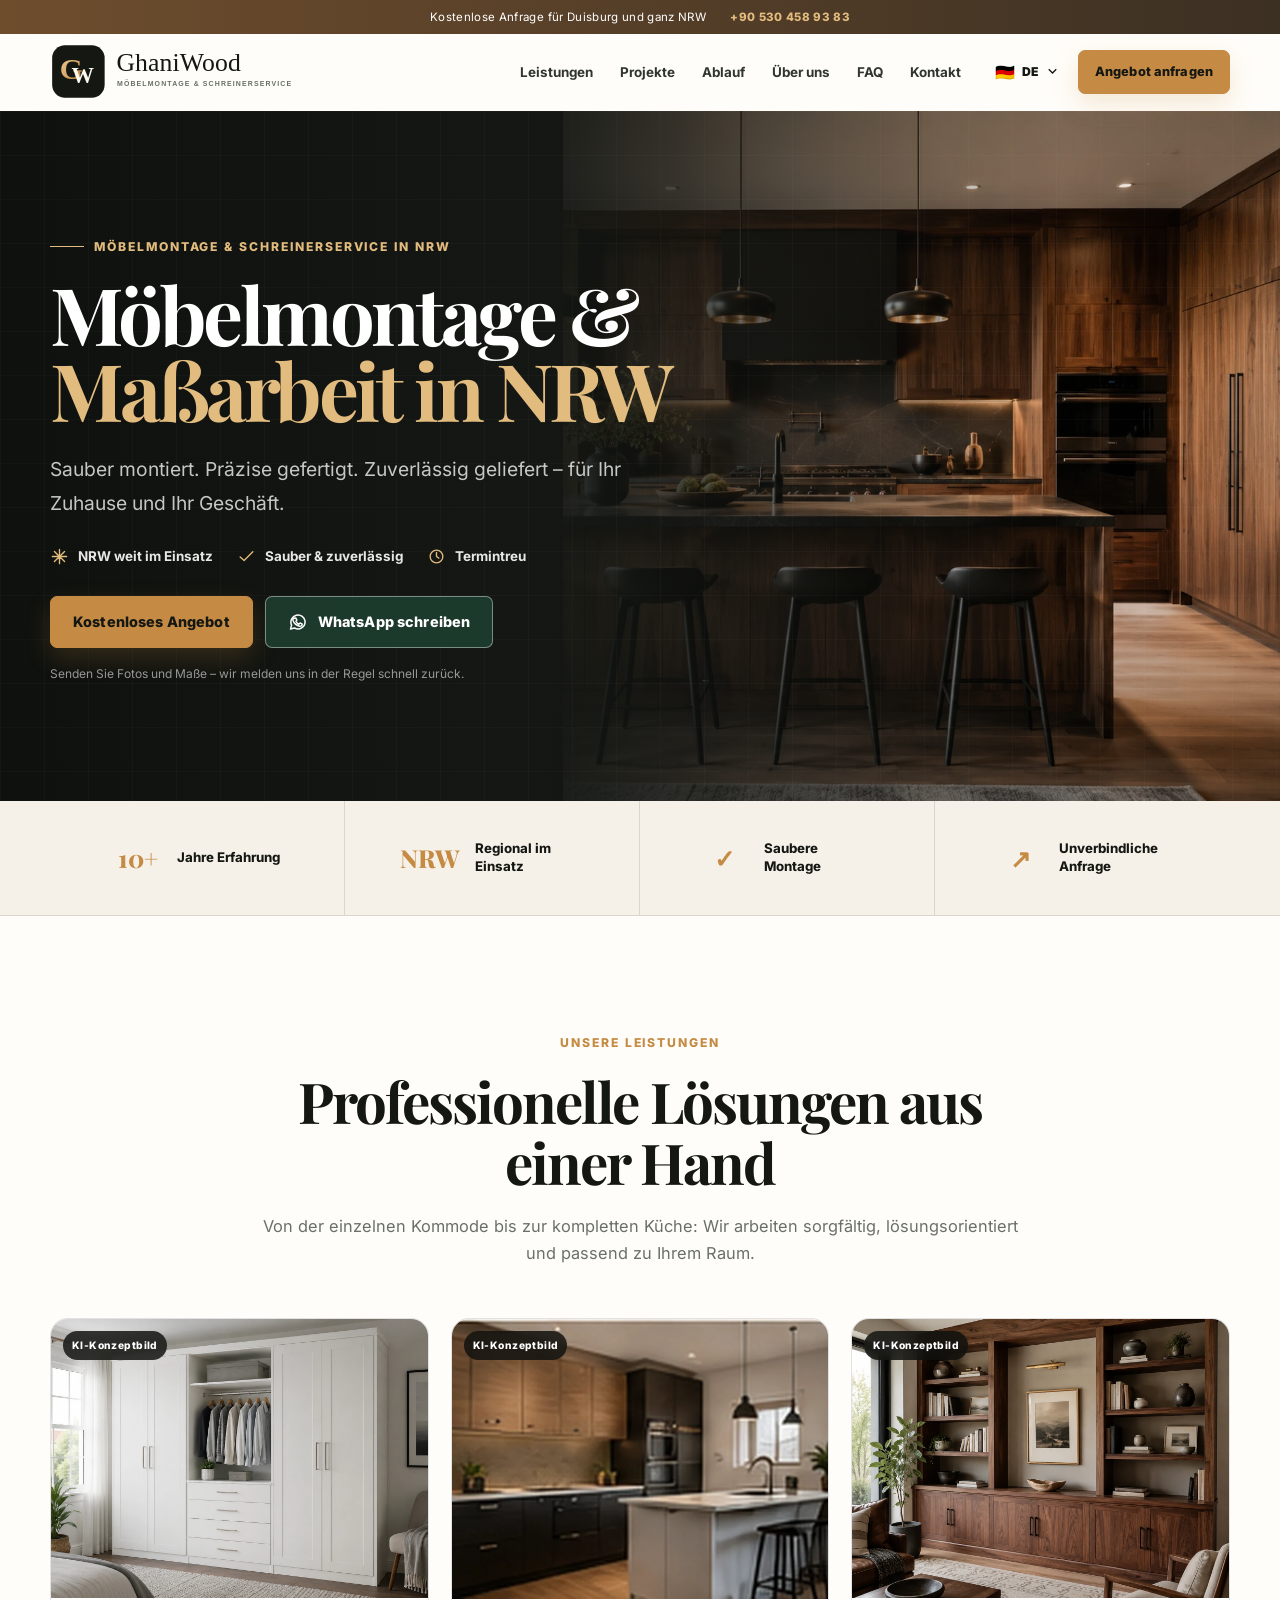
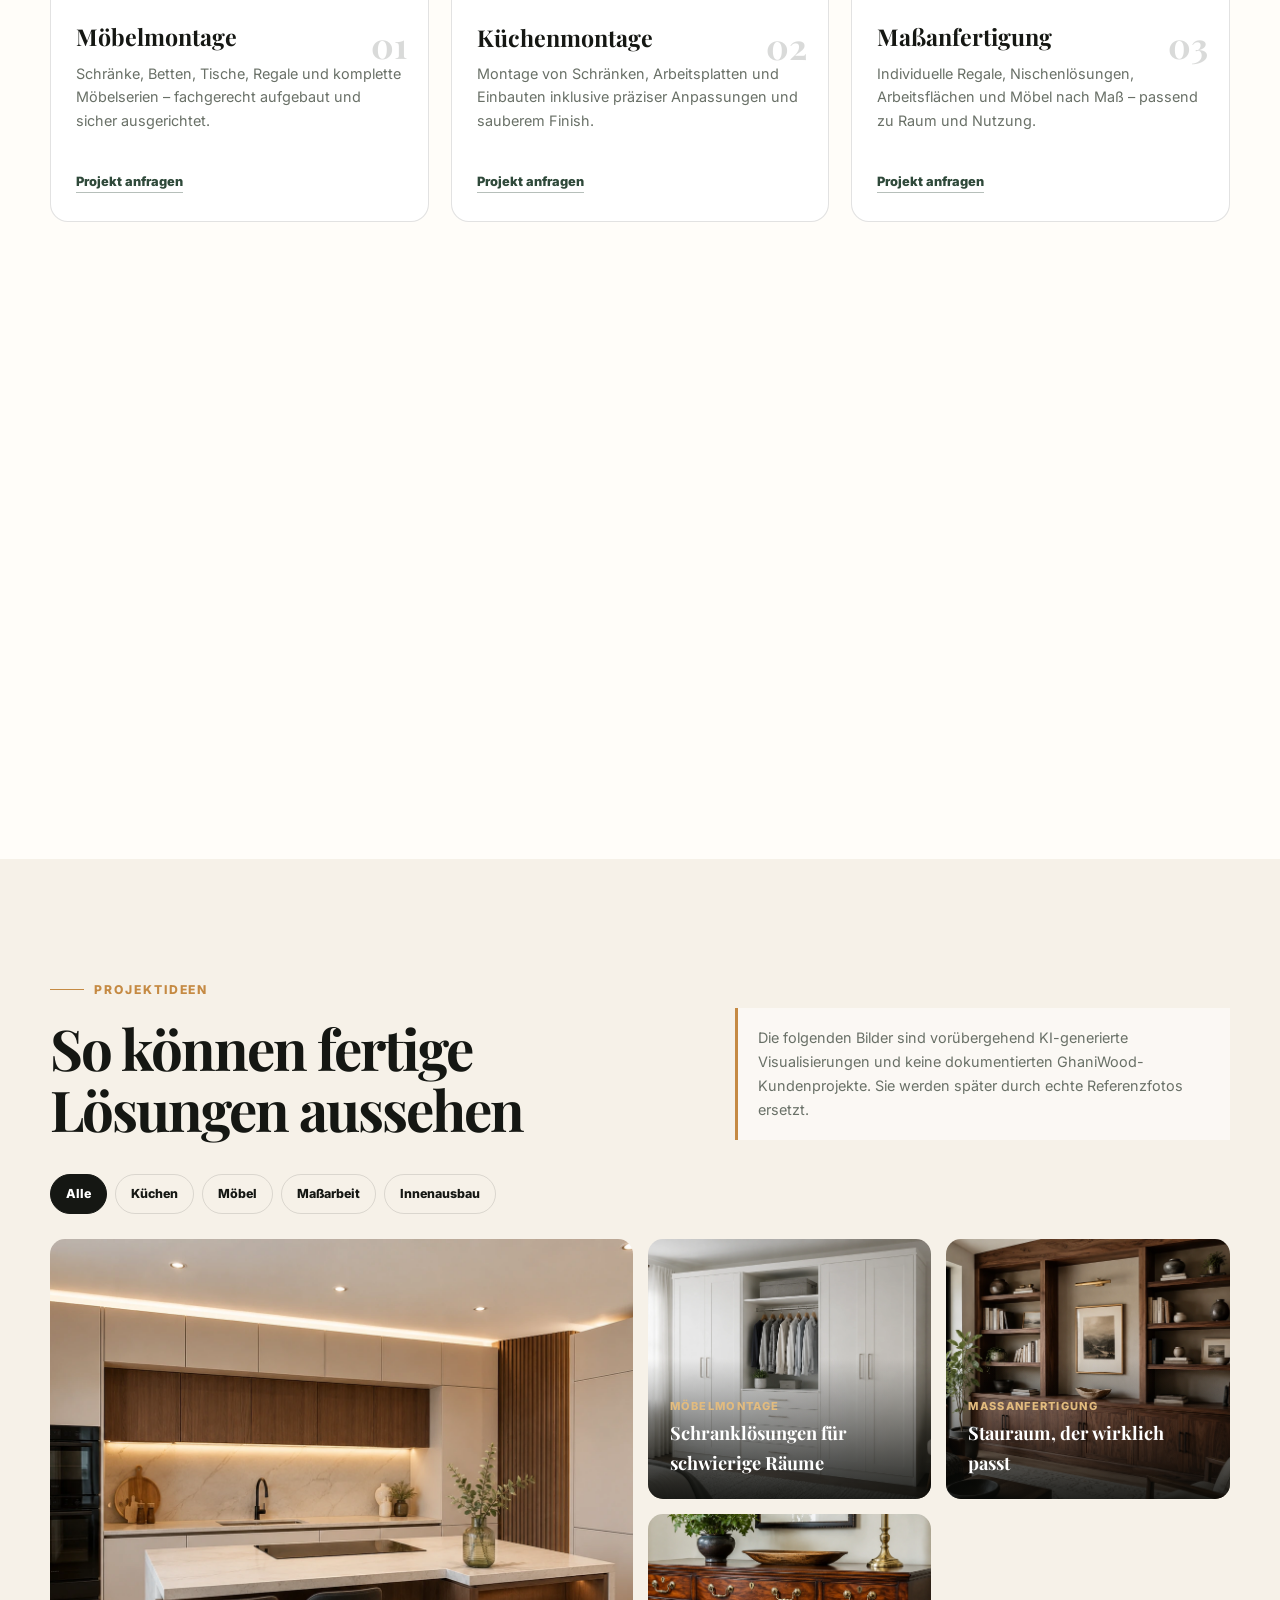
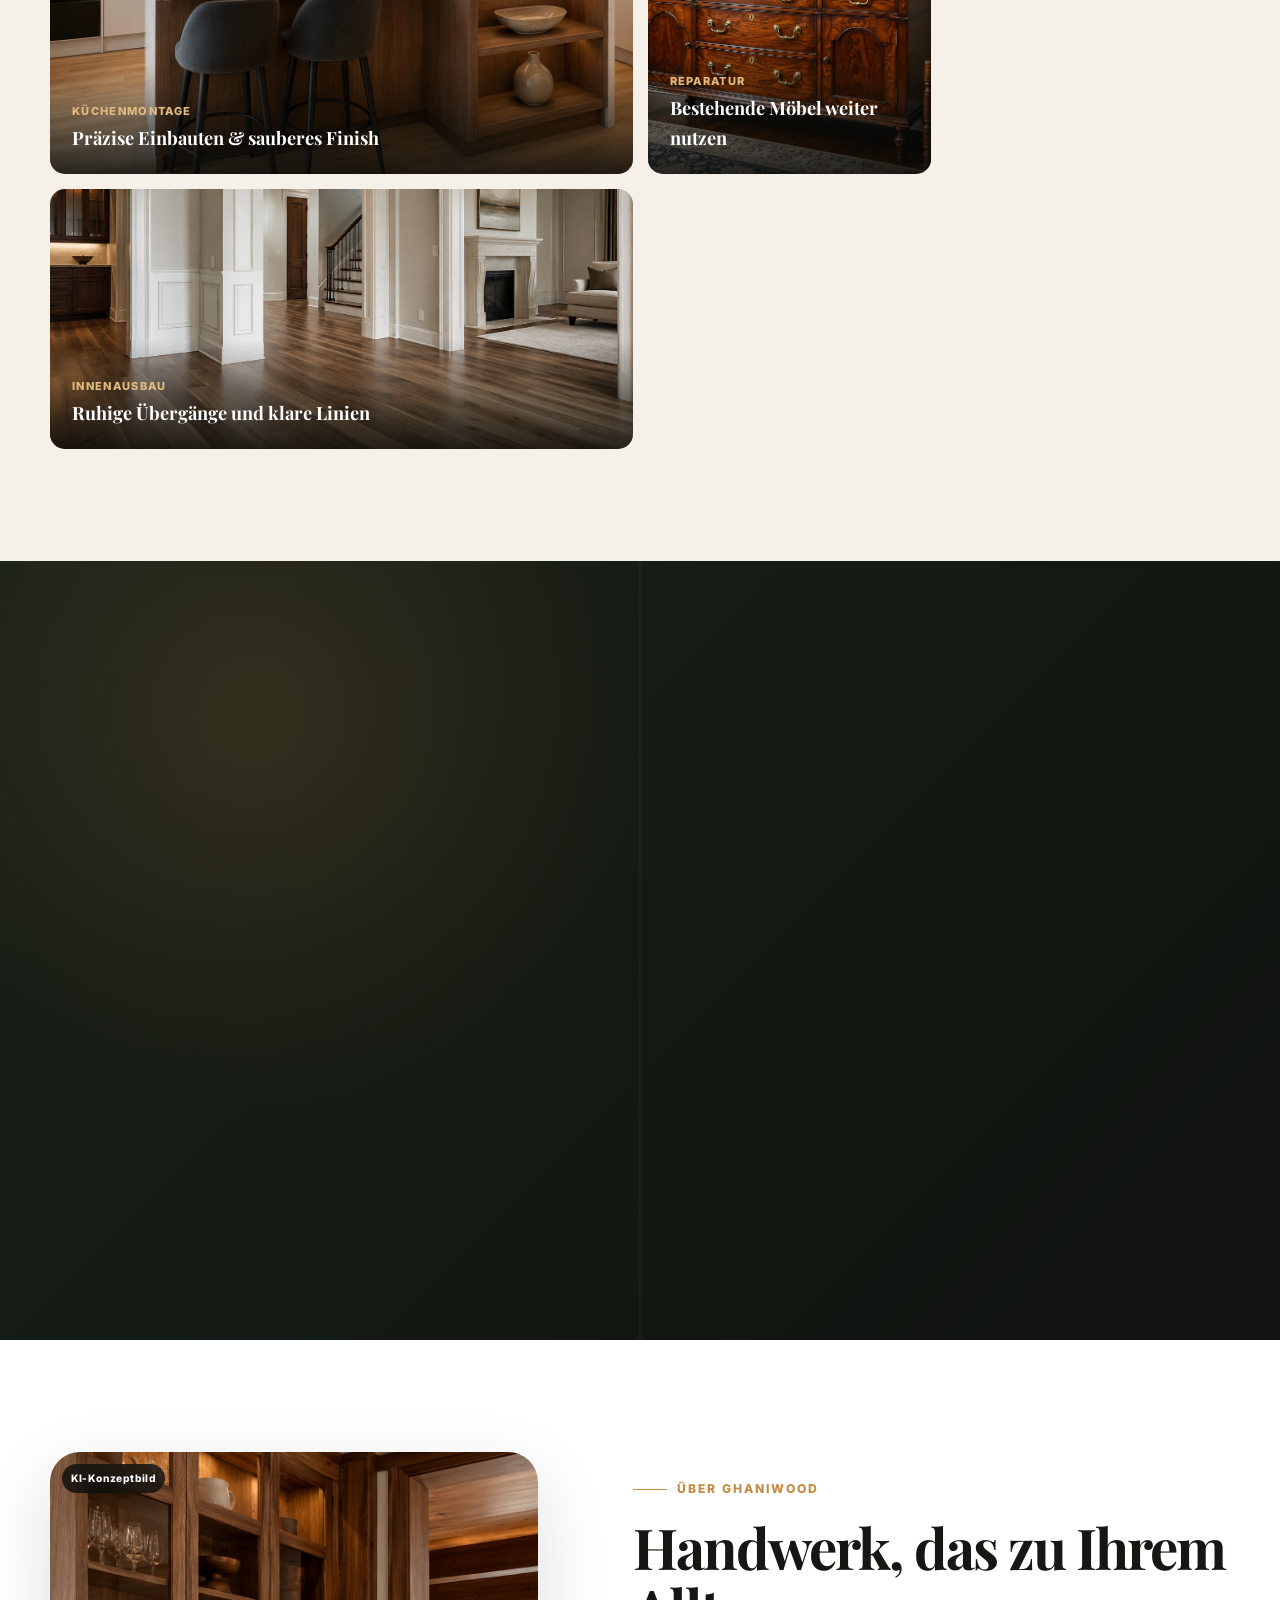
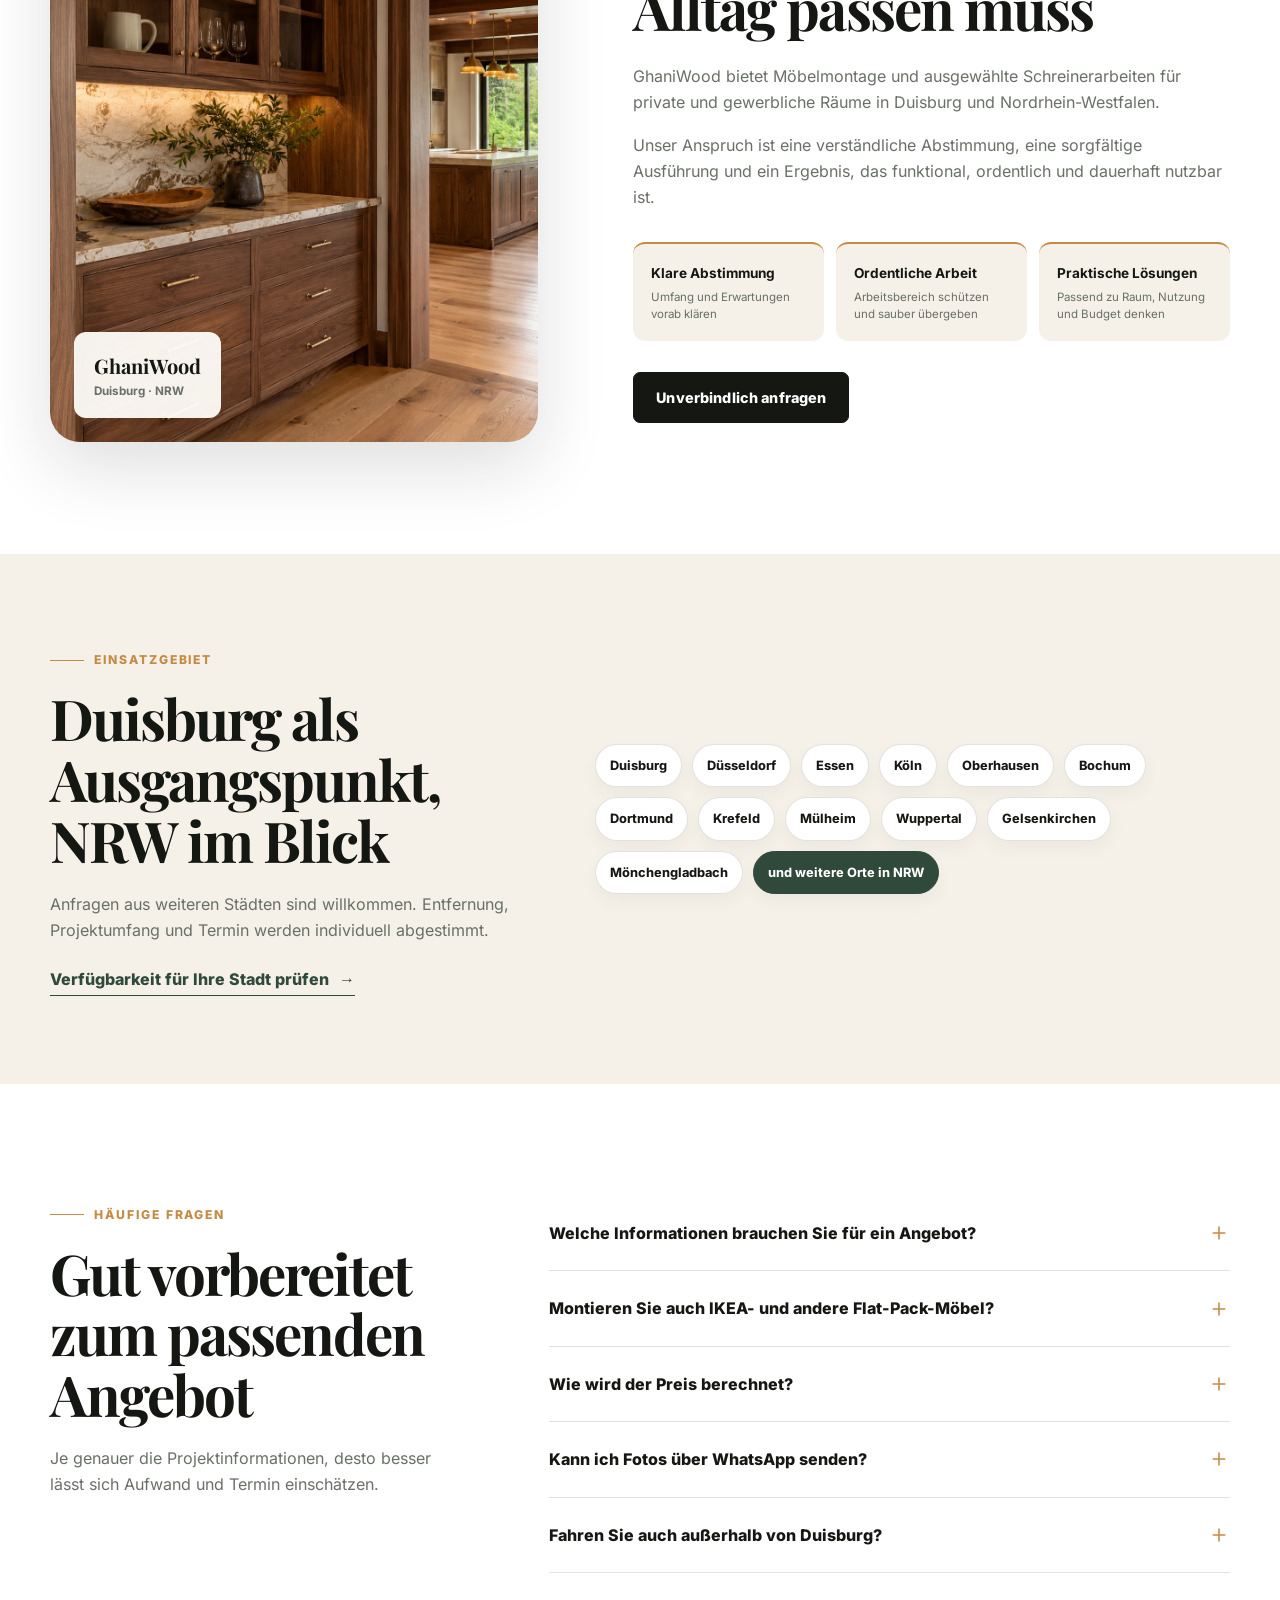
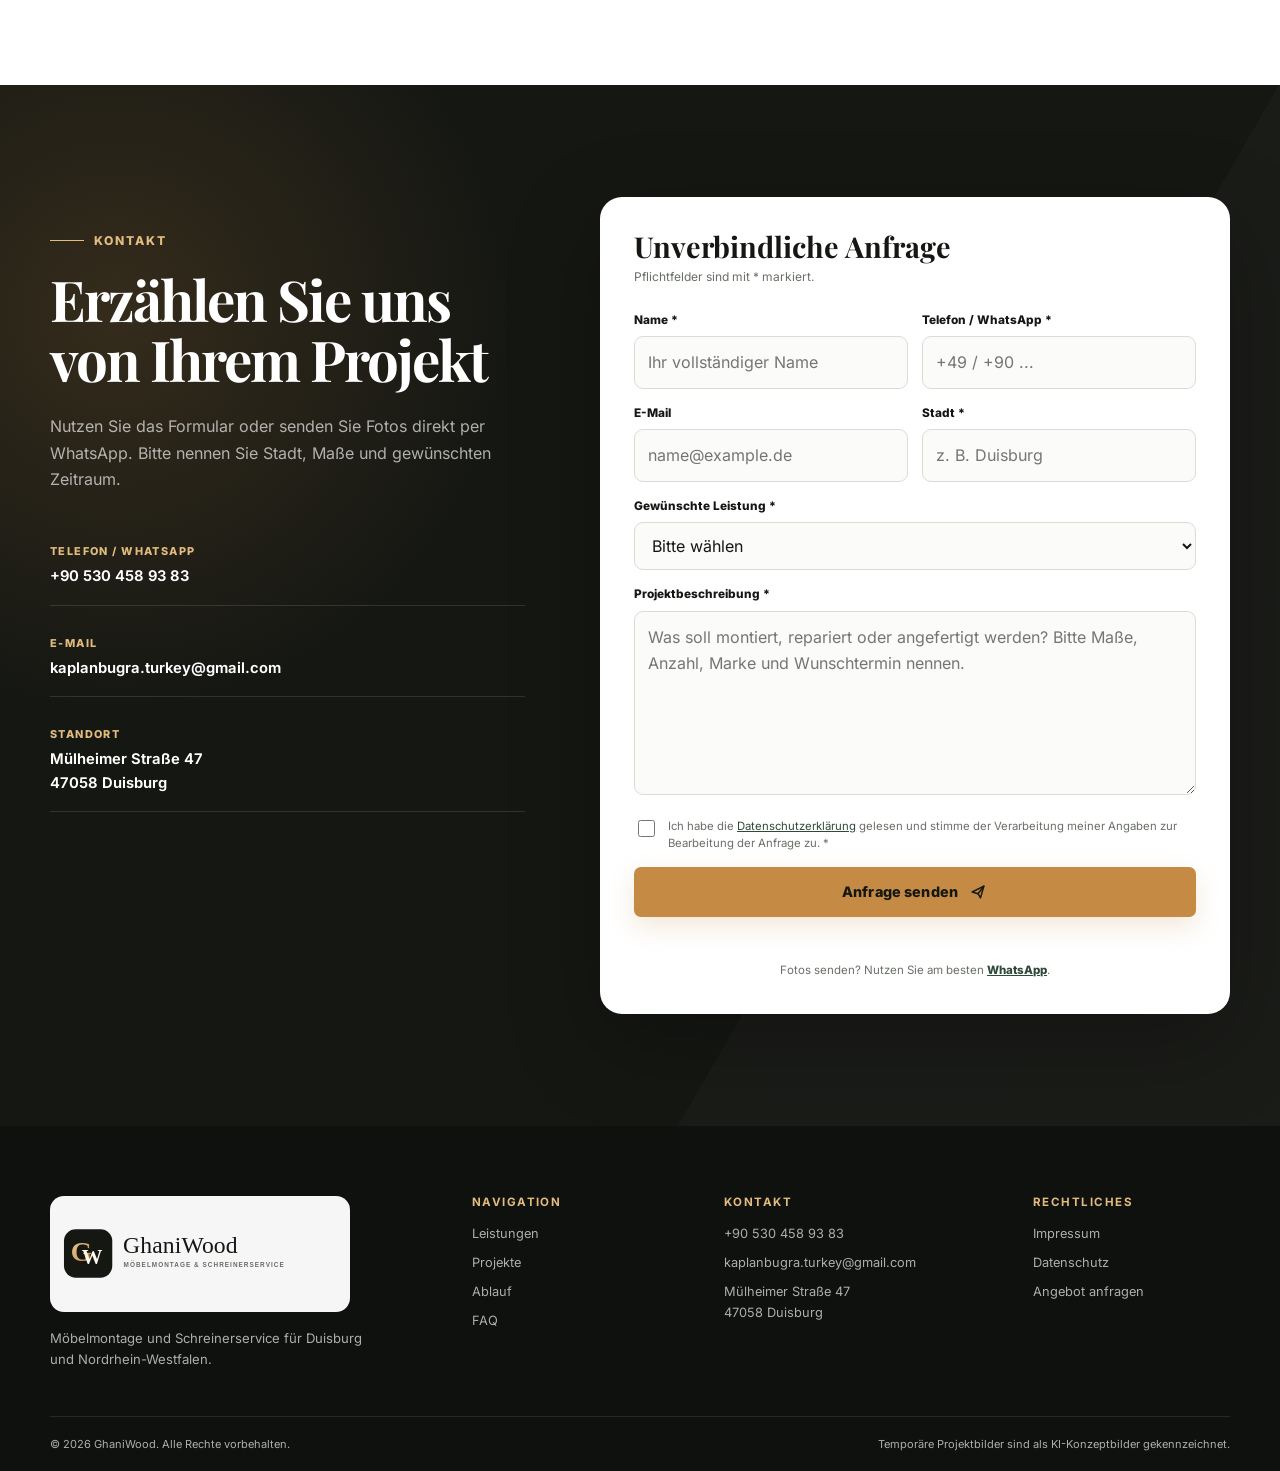
==== commit 1f2782ef: "Add files via upload" ====
--- a/index.html
+++ b/index.html
@@ -16,7 +16,7 @@
   <link rel="apple-touch-icon" href="assets/icons/mark.svg">
   <link rel="preload" href="assets/images/hero-kitchen.webp" as="image" type="image/webp" fetchpriority="high">
   <link rel="stylesheet" href="css/fonts.css">
-  <link rel="stylesheet" href="css/style.css?v=20260731">
+  <link rel="stylesheet" href="css/style.css?v=20260801">
   <script type="application/ld+json">
   {
     "@context":"https://schema.org",
@@ -47,7 +47,7 @@
   <header class="site-header" id="siteHeader">
     <div class="container header-inner">
       <a class="brand" href="#home" aria-label="GhaniWood Startseite">
-        <img src="assets/icons/logo.svg" alt="GhaniWood Möbelmontage und Schreinerservice" width="420" height="112">
+        <img src="assets/icons/logo.svg" alt="GhaniWood Möbelmontage und Schreinerservice" width="560" height="116">
       </a>
 
       <nav class="desktop-nav" aria-label="Hauptnavigation">
@@ -61,11 +61,11 @@
 
       <div class="header-actions">
         <div class="language" aria-label="Sprache wählen">
-          <button class="language-current" id="languageCurrent" type="button" aria-expanded="false" aria-controls="languageMenu"><span>DE</span><svg viewBox="0 0 20 20" aria-hidden="true"><path d="m5 7 5 5 5-5"/></svg></button>
+          <button class="language-current" id="languageCurrent" type="button" aria-expanded="false" aria-controls="languageMenu"><span class="lang-flag" aria-hidden="true">🇩🇪</span><span class="lang-code">DE</span><svg viewBox="0 0 20 20" aria-hidden="true"><path d="m5 7 5 5 5-5"/></svg></button>
           <div class="language-menu" id="languageMenu" hidden>
-            <button type="button" data-lang="de">Deutsch</button>
-            <button type="button" data-lang="en">English</button>
-            <button type="button" data-lang="tr">Türkçe</button>
+            <button type="button" data-lang="de"><span class="lang-flag" aria-hidden="true">🇩🇪</span><span>Deutsch</span></button>
+            <button type="button" data-lang="en"><span class="lang-flag" aria-hidden="true">🇬🇧</span><span>English</span></button>
+            <button type="button" data-lang="tr"><span class="lang-flag" aria-hidden="true">🇹🇷</span><span>Türkçe</span></button>
           </div>
         </div>
         <a class="button button-small header-cta" href="#contact" data-i18n="nav_quote">Angebot anfragen</a>
@@ -273,7 +273,7 @@
 
   <footer class="site-footer">
     <div class="container footer-main">
-      <div class="footer-brand"><img src="assets/icons/logo.svg" alt="GhaniWood" width="420" height="112"><p data-i18n="footer_text">Möbelmontage und Schreinerservice für Duisburg und Nordrhein-Westfalen.</p></div>
+      <div class="footer-brand"><img src="assets/icons/logo.svg" alt="GhaniWood" width="560" height="116"><p data-i18n="footer_text">Möbelmontage und Schreinerservice für Duisburg und Nordrhein-Westfalen.</p></div>
       <div><h3 data-i18n="footer_nav">Navigation</h3><a href="#services" data-i18n="nav_services">Leistungen</a><a href="#projects" data-i18n="nav_projects">Projekte</a><a href="#process" data-i18n="nav_process">Ablauf</a><a href="#faq" data-i18n="nav_faq">FAQ</a></div>
       <div><h3 data-i18n="footer_contact">Kontakt</h3><a href="tel:+905304589383">+90 530 458 93 83</a><a href="mailto:kaplanbugra.turkey@gmail.com">kaplanbugra.turkey@gmail.com</a><span>Mülheimer Straße 47<br>47058 Duisburg</span></div>
       <div><h3 data-i18n="footer_legal">Rechtliches</h3><a href="impressum.html">Impressum</a><a href="datenschutz.html">Datenschutz</a><a href="#contact" data-i18n="nav_quote">Angebot anfragen</a></div>
@@ -287,6 +287,6 @@
   </div>
 
   <dialog class="lightbox" id="lightbox"><button class="lightbox-close" type="button" aria-label="Schließen">×</button><img id="lightboxImage" src="" alt=""><p id="lightboxCaption"></p></dialog>
-  <script src="js/script.js?v=20260731" defer></script>
+  <script src="js/script.js?v=20260801" defer></script>
 </body>
 </html>
--- a/css/style.css
+++ b/css/style.css
@@ -62,20 +62,23 @@
 .site-header{position:sticky;top:0;z-index:100;background:rgba(255,253,249,.92);border-bottom:1px solid transparent;backdrop-filter:blur(18px);transition:box-shadow .25s,border-color .25s}
 .site-header.scrolled{box-shadow:0 8px 30px rgba(16,20,15,.08);border-color:var(--line)}
 .header-inner{height:var(--header-h);display:flex;align-items:center;justify-content:space-between;gap:28px}
-.brand{width:260px;display:block;flex:0 0 auto}
-.brand img{width:100%;height:auto}
+.brand{width:300px;display:block;flex:0 0 auto}
+.brand img{width:100%;height:auto;image-rendering:auto}
 .desktop-nav{display:flex;align-items:center;gap:27px;margin-left:auto}
 .desktop-nav a{font-size:.84rem;font-weight:700;color:#30362f;position:relative;padding:28px 0}
 .desktop-nav a::after{content:"";position:absolute;left:0;right:100%;bottom:20px;height:2px;background:var(--gold);transition:right .25s}
 .desktop-nav a:hover::after{right:0}
 .header-actions{display:flex;align-items:center;gap:12px}
 .language{position:relative}
-.language-current{height:40px;border:0;background:transparent;display:flex;align-items:center;gap:5px;font-size:.76rem;font-weight:900;cursor:pointer;padding:0 6px}
+.language-current{height:40px;border:0;background:transparent;display:flex;align-items:center;gap:7px;font-size:.76rem;font-weight:900;cursor:pointer;padding:0 6px}
 .language-current svg{width:15px;fill:none;stroke:currentColor;stroke-width:1.8;transition:transform .2s}
 .language-current[aria-expanded="true"] svg{transform:rotate(180deg)}
 .language-menu{position:absolute;right:0;top:45px;background:#fff;border:1px solid var(--line);box-shadow:var(--shadow-sm);border-radius:12px;overflow:hidden;min-width:140px;padding:6px}
-.language-menu button{display:block;width:100%;text-align:left;border:0;background:transparent;padding:10px 12px;border-radius:8px;cursor:pointer;font-size:.82rem}
-.language-menu button:hover{background:var(--cream)}
+.language-menu button{display:flex;align-items:center;gap:10px;width:100%;text-align:left;border:0;background:transparent;padding:10px 12px;border-radius:8px;cursor:pointer;font-size:.82rem}
+.language-menu button:hover,.language-menu button.is-active{background:var(--cream)}
+.lang-flag{display:inline-flex;align-items:center;justify-content:center;font-size:1rem;line-height:1;min-width:1.15rem}
+.lang-code{display:inline-flex;align-items:center}
+.hero-media img,.service-image img,.project-card img,.about-visual img{image-rendering:auto}
 .menu-toggle{display:none;width:43px;height:43px;background:transparent;border:1px solid var(--line);border-radius:10px;padding:10px;cursor:pointer}
 .menu-toggle span{display:block;height:2px;background:var(--ink);margin:4px 0;transition:transform .25s,opacity .25s}
 .menu-toggle[aria-expanded="true"] span:nth-child(1){transform:translateY(6px) rotate(45deg)}
@@ -228,7 +231,7 @@
 
 .site-footer{background:#0f110e;color:rgba(255,255,255,.66);padding:70px 0 18px}
 .footer-main{display:grid;grid-template-columns:1.3fr .7fr .9fr .7fr;gap:55px;padding-bottom:45px}
-.footer-brand img{width:250px;filter:brightness(0) invert(1);opacity:.93;margin-bottom:16px}
+.footer-brand img{width:300px;filter:none;opacity:1;margin-bottom:16px;background:rgba(255,255,255,.96);padding:10px 12px;border-radius:14px}
 .footer-brand p{max-width:330px;font-size:.82rem}
 .footer-main h3{font-family:Inter,sans-serif;font-size:.72rem;text-transform:uppercase;letter-spacing:.13em;color:var(--gold-2);margin-bottom:15px}
 .footer-main a,.footer-main span{display:block;font-size:.8rem;margin:8px 0;transition:color .2s}
@@ -254,7 +257,7 @@
 .legal-note{background:#fff7e8;border-left:4px solid var(--gold);padding:14px 16px;margin:18px 0;font-size:.82rem}
 
 @media (max-width:1080px){
-  .desktop-nav{display:none}.menu-toggle{display:block}.header-cta{display:none}.brand{width:235px}
+  .desktop-nav{display:none}.menu-toggle{display:block}.header-cta{display:none}.brand{width:275px}
   .hero-media{inset:0 0 0 38%}.hero-overlay{background:linear-gradient(90deg,#0f110e 0%,#141713 43%,rgba(18,20,17,.72) 63%,rgba(18,20,17,.22) 100%)}
   .hero-copy{max-width:620px}.service-grid{grid-template-columns:repeat(2,1fr)}
   .project-grid{grid-template-columns:repeat(3,1fr)}.project-featured{grid-column:span 2}.project-wide{grid-column:span 2}
@@ -271,7 +274,7 @@
   .footer-main{grid-template-columns:1fr 1fr}.footer-main>div:last-child{grid-column:auto}
 }
 @media (max-width:600px){
-  :root{--container:calc(100% - 24px);--header-h:68px}.topbar{height:30px}.topbar-inner{font-size:.64rem}.brand{width:205px}.language-current{padding:0}.header-actions{gap:5px}
+  :root{--container:calc(100% - 24px);--header-h:68px}.topbar{height:30px}.topbar-inner{font-size:.64rem}.brand{width:235px}.language-current{padding:0}.header-actions{gap:5px}
   .hero{min-height:730px}.hero-inner{align-items:flex-end}.hero-copy{padding:65px 0 55px}.hero h1{font-size:clamp(2.9rem,15vw,4.55rem)}.hero-lead{font-size:.98rem}.hero-points{grid-template-columns:1fr;gap:9px}.hero-actions{display:grid}.hero-actions .button{width:100%}
   .trust-grid>div{padding:18px 10px;justify-content:flex-start}.trust-grid span:last-child{font-size:.74rem}.trust-number,.trust-icon{font-size:1.25rem;min-width:40px}
   h2{font-size:clamp(2.2rem,12vw,3.2rem)}.section-heading{margin-bottom:34px}.service-grid{grid-template-columns:1fr}.service-content p{min-height:auto}
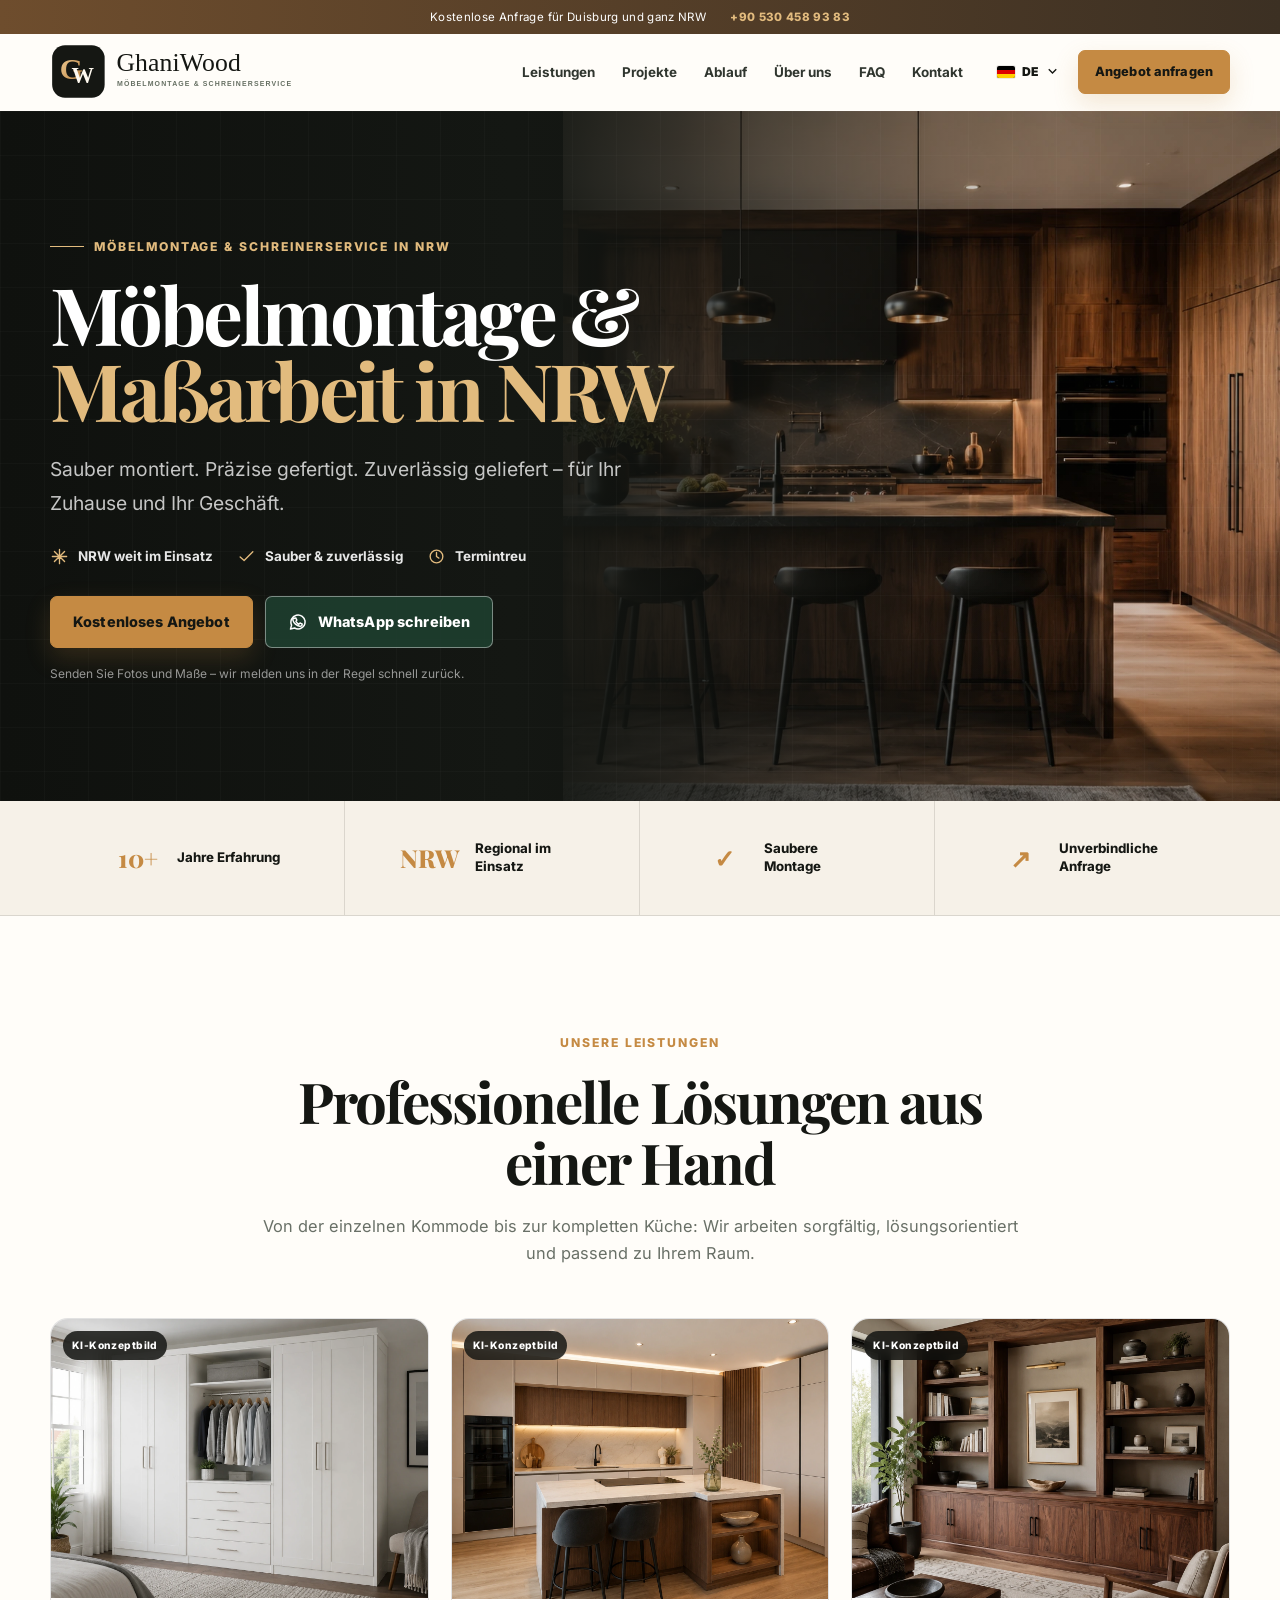
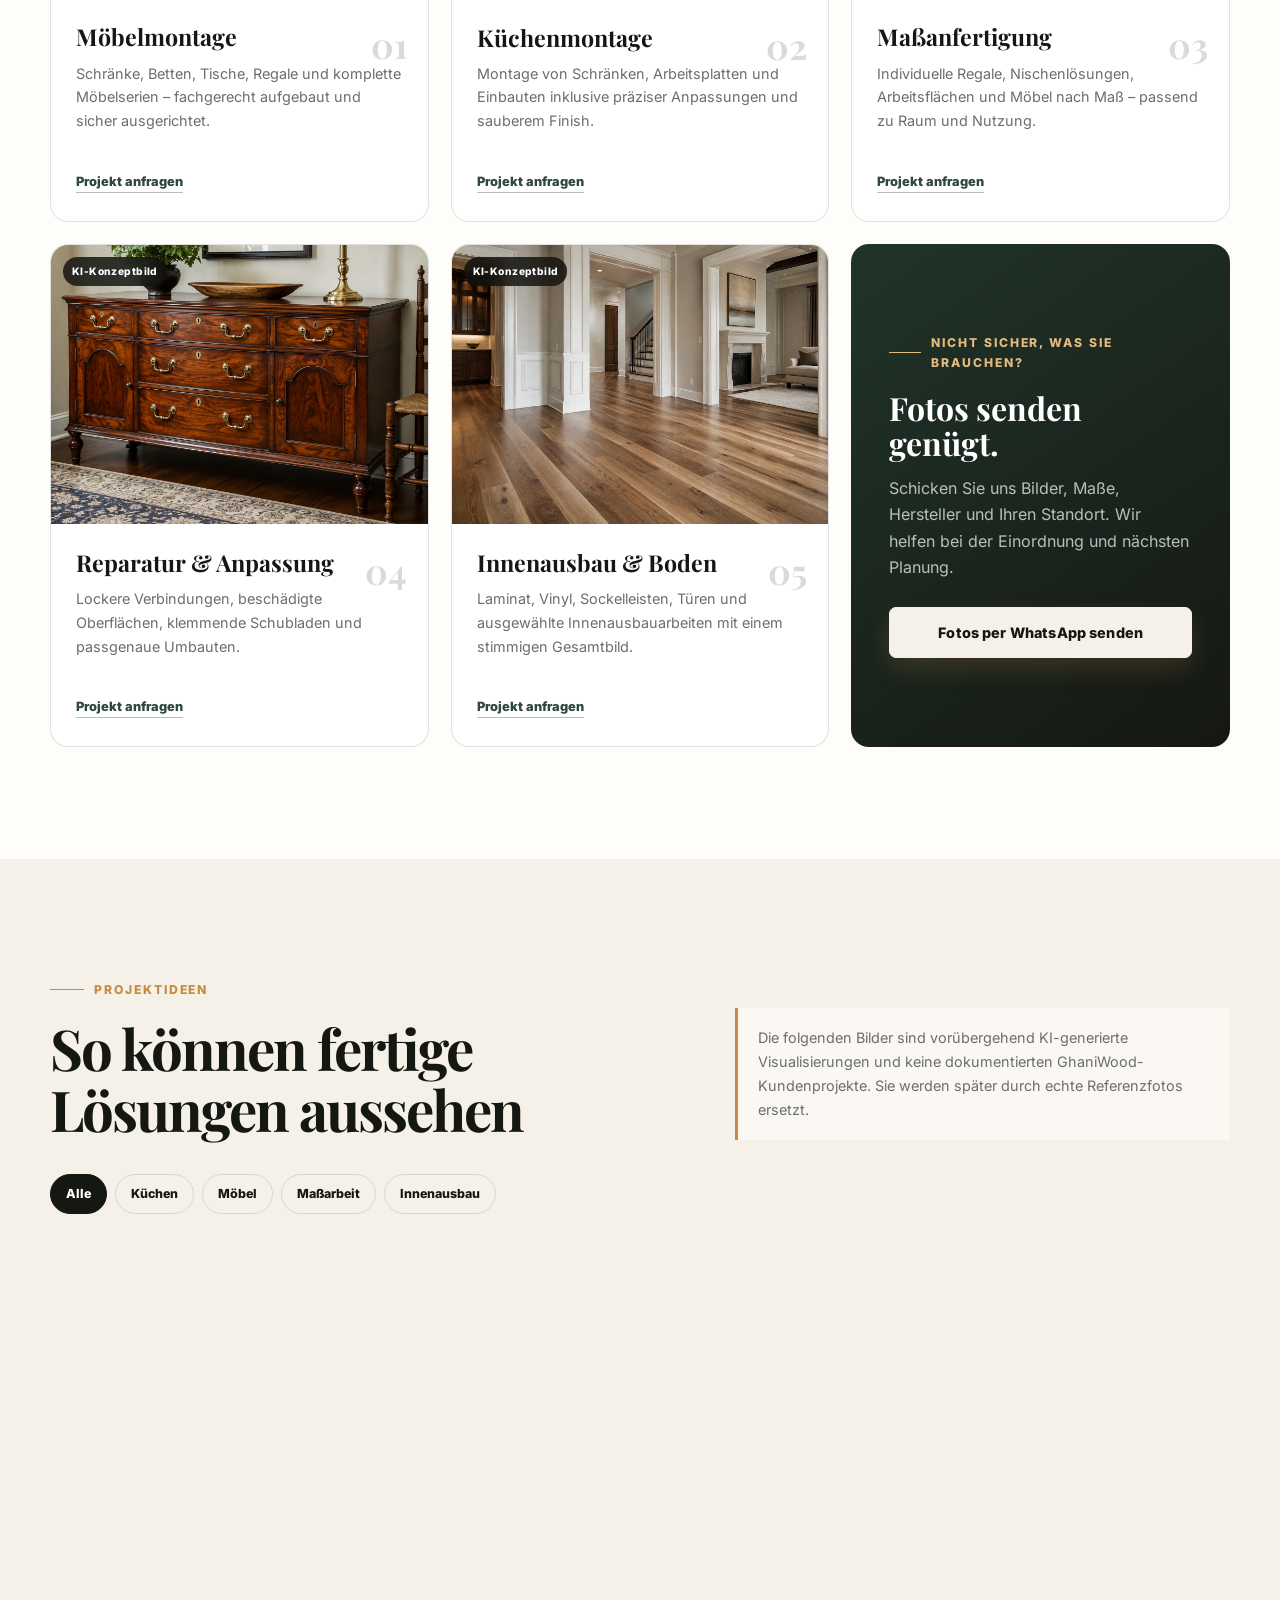
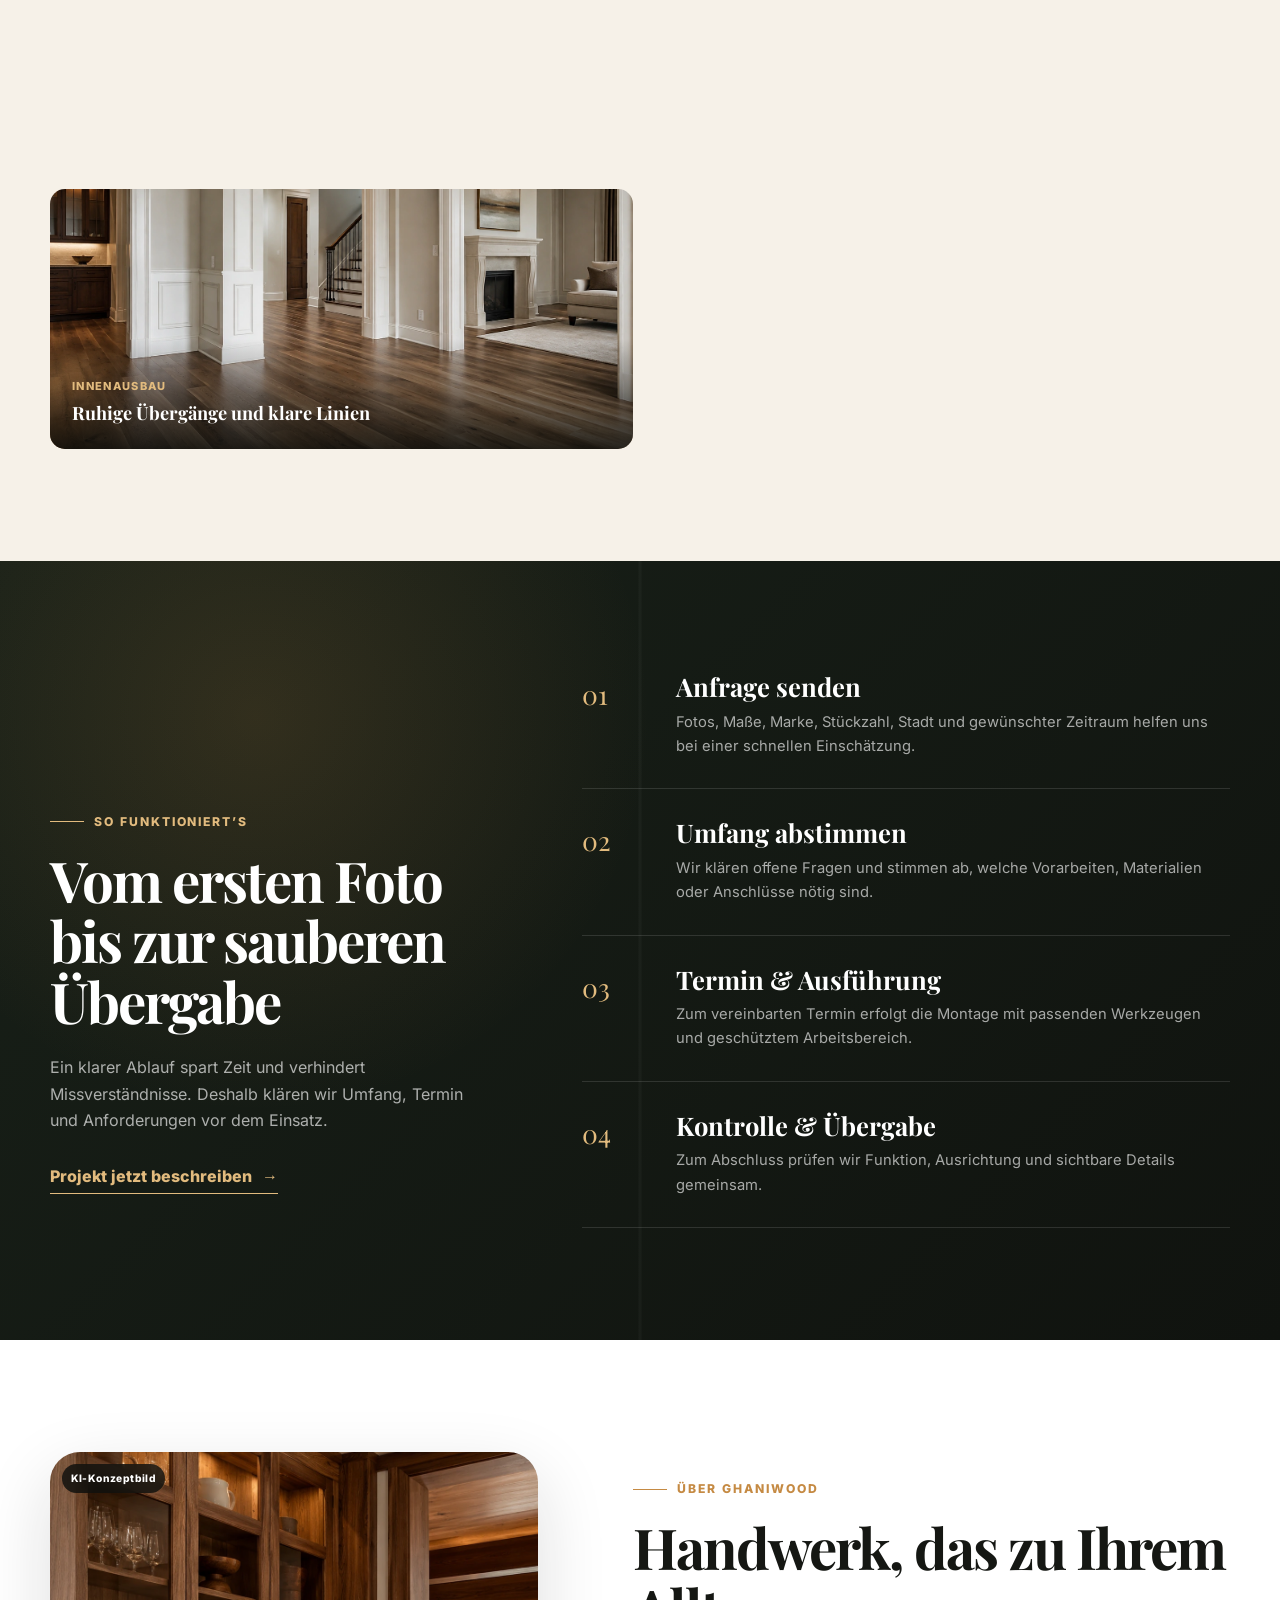
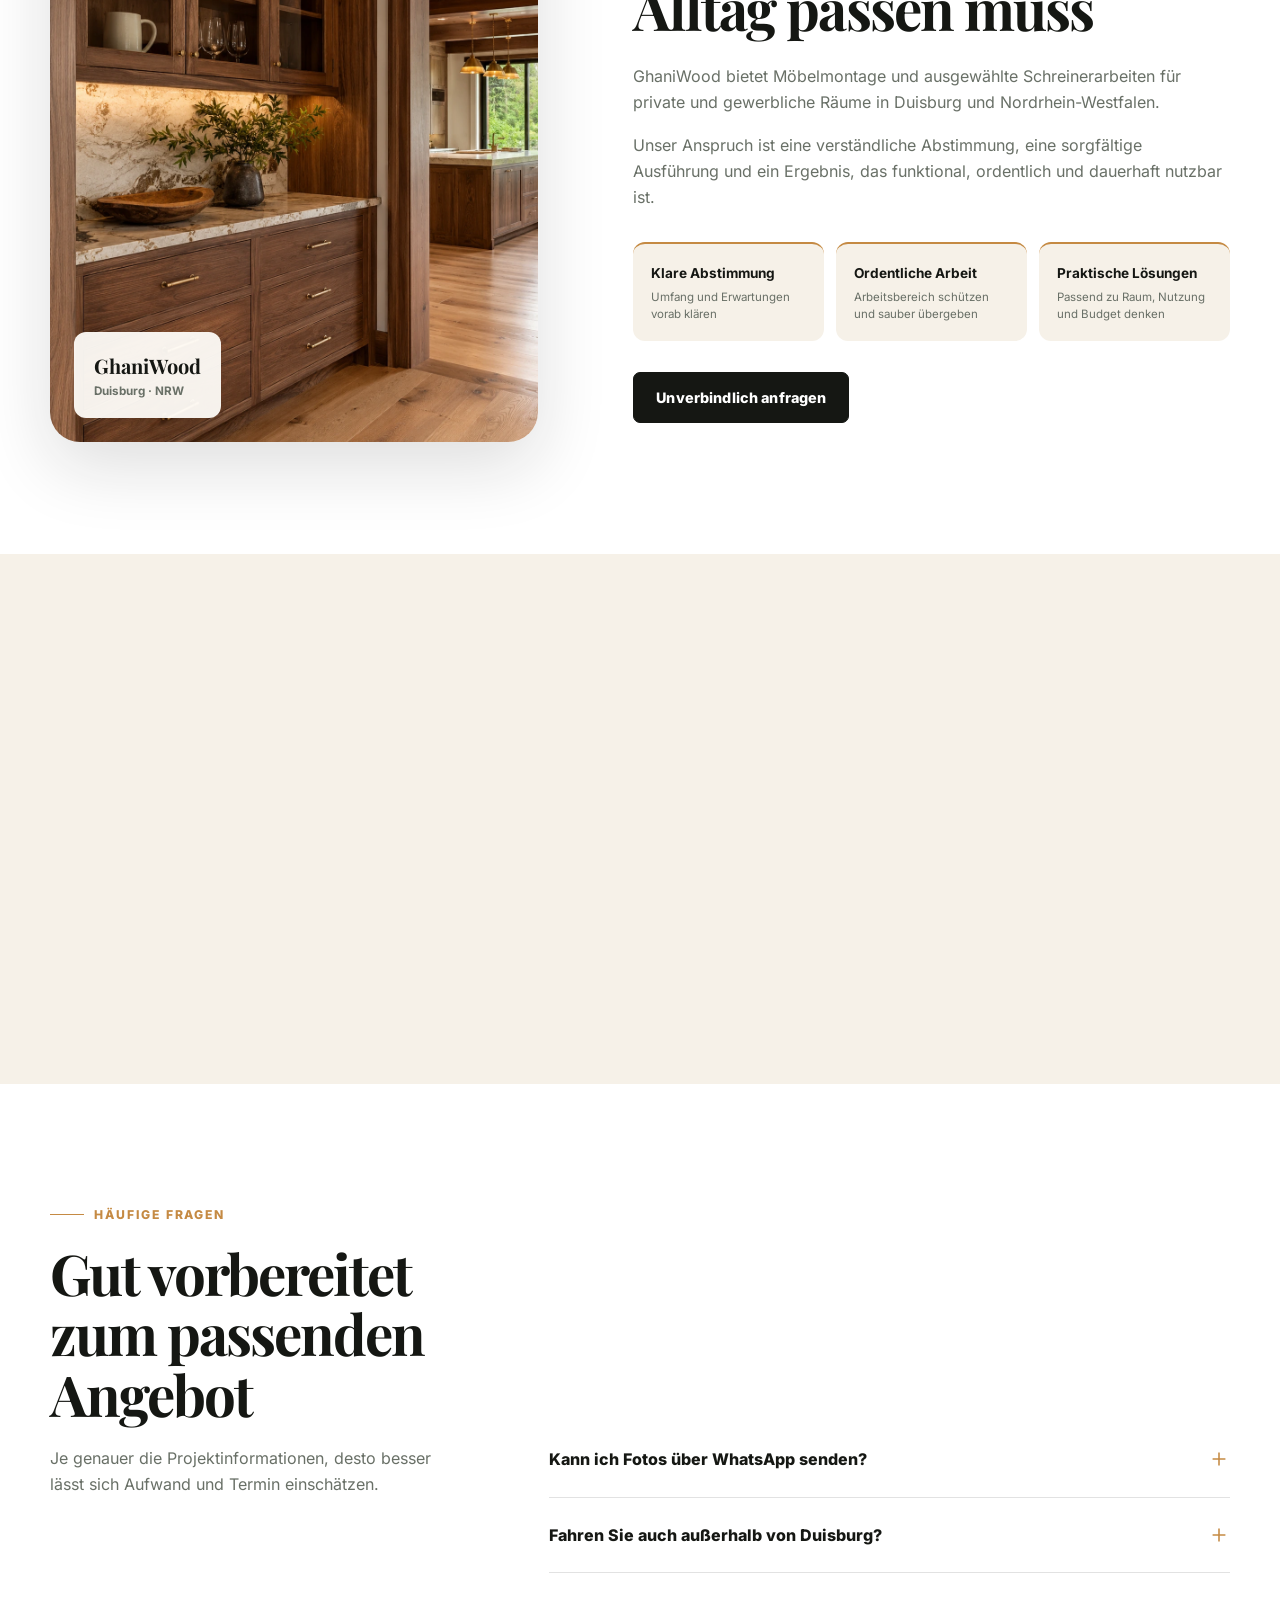
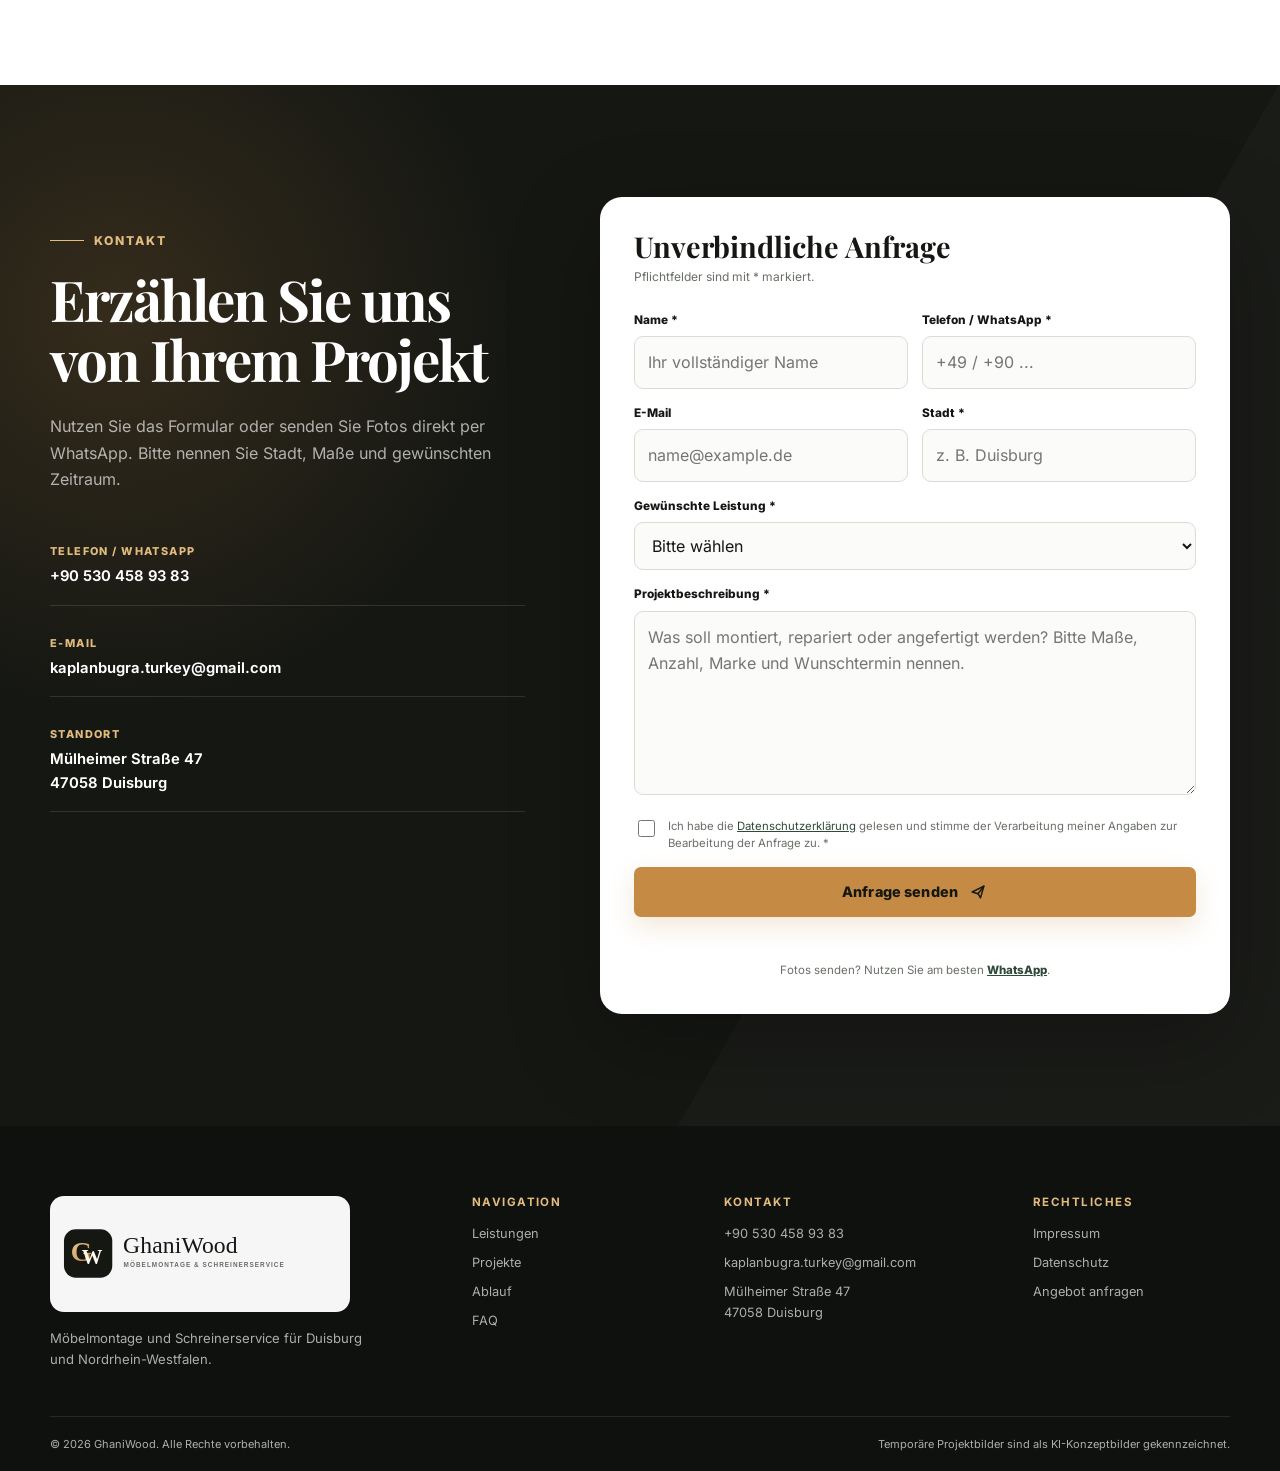
==== commit d513ffa6: "Add files via upload" ====
--- a/index.html
+++ b/index.html
@@ -16,7 +16,7 @@
   <link rel="apple-touch-icon" href="assets/icons/mark.svg">
   <link rel="preload" href="assets/images/hero-kitchen.webp" as="image" type="image/webp" fetchpriority="high">
   <link rel="stylesheet" href="css/fonts.css">
-  <link rel="stylesheet" href="css/style.css?v=20260801">
+  <link rel="stylesheet" href="css/style.css?v=20260802">
   <script type="application/ld+json">
   {
     "@context":"https://schema.org",
@@ -61,11 +61,11 @@
 
       <div class="header-actions">
         <div class="language" aria-label="Sprache wählen">
-          <button class="language-current" id="languageCurrent" type="button" aria-expanded="false" aria-controls="languageMenu"><span class="lang-flag" aria-hidden="true">🇩🇪</span><span class="lang-code">DE</span><svg viewBox="0 0 20 20" aria-hidden="true"><path d="m5 7 5 5 5-5"/></svg></button>
+          <button class="language-current" id="languageCurrent" type="button" aria-expanded="false" aria-controls="languageMenu"><img class="lang-flag" src="assets/icons/flag-de.svg" alt="" width="18" height="12"><span class="lang-code">DE</span><svg viewBox="0 0 20 20" aria-hidden="true"><path d="m5 7 5 5 5-5"/></svg></button>
           <div class="language-menu" id="languageMenu" hidden>
-            <button type="button" data-lang="de"><span class="lang-flag" aria-hidden="true">🇩🇪</span><span>Deutsch</span></button>
-            <button type="button" data-lang="en"><span class="lang-flag" aria-hidden="true">🇬🇧</span><span>English</span></button>
-            <button type="button" data-lang="tr"><span class="lang-flag" aria-hidden="true">🇹🇷</span><span>Türkçe</span></button>
+            <button type="button" data-lang="de"><img class="lang-flag" src="assets/icons/flag-de.svg" alt="" width="18" height="12"><span>Deutsch</span></button>
+            <button type="button" data-lang="en"><img class="lang-flag" src="assets/icons/flag-en.svg" alt="" width="18" height="12"><span>English</span></button>
+            <button type="button" data-lang="tr"><img class="lang-flag" src="assets/icons/flag-tr.svg" alt="" width="18" height="12"><span>Türkçe</span></button>
           </div>
         </div>
         <a class="button button-small header-cta" href="#contact" data-i18n="nav_quote">Angebot anfragen</a>
@@ -287,6 +287,6 @@
   </div>
 
   <dialog class="lightbox" id="lightbox"><button class="lightbox-close" type="button" aria-label="Schließen">×</button><img id="lightboxImage" src="" alt=""><p id="lightboxCaption"></p></dialog>
-  <script src="js/script.js?v=20260801" defer></script>
+  <script src="js/script.js?v=20260802" defer></script>
 </body>
 </html>
--- a/css/style.css
+++ b/css/style.css
@@ -76,7 +76,7 @@
 .language-menu{position:absolute;right:0;top:45px;background:#fff;border:1px solid var(--line);box-shadow:var(--shadow-sm);border-radius:12px;overflow:hidden;min-width:140px;padding:6px}
 .language-menu button{display:flex;align-items:center;gap:10px;width:100%;text-align:left;border:0;background:transparent;padding:10px 12px;border-radius:8px;cursor:pointer;font-size:.82rem}
 .language-menu button:hover,.language-menu button.is-active{background:var(--cream)}
-.lang-flag{display:inline-flex;align-items:center;justify-content:center;font-size:1rem;line-height:1;min-width:1.15rem}
+.lang-flag{display:inline-block;width:18px;height:12px;object-fit:cover;border-radius:2px;box-shadow:0 0 0 1px rgba(21,23,19,.08)}
 .lang-code{display:inline-flex;align-items:center}
 .hero-media img,.service-image img,.project-card img,.about-visual img{image-rendering:auto}
 .menu-toggle{display:none;width:43px;height:43px;background:transparent;border:1px solid var(--line);border-radius:10px;padding:10px;cursor:pointer}
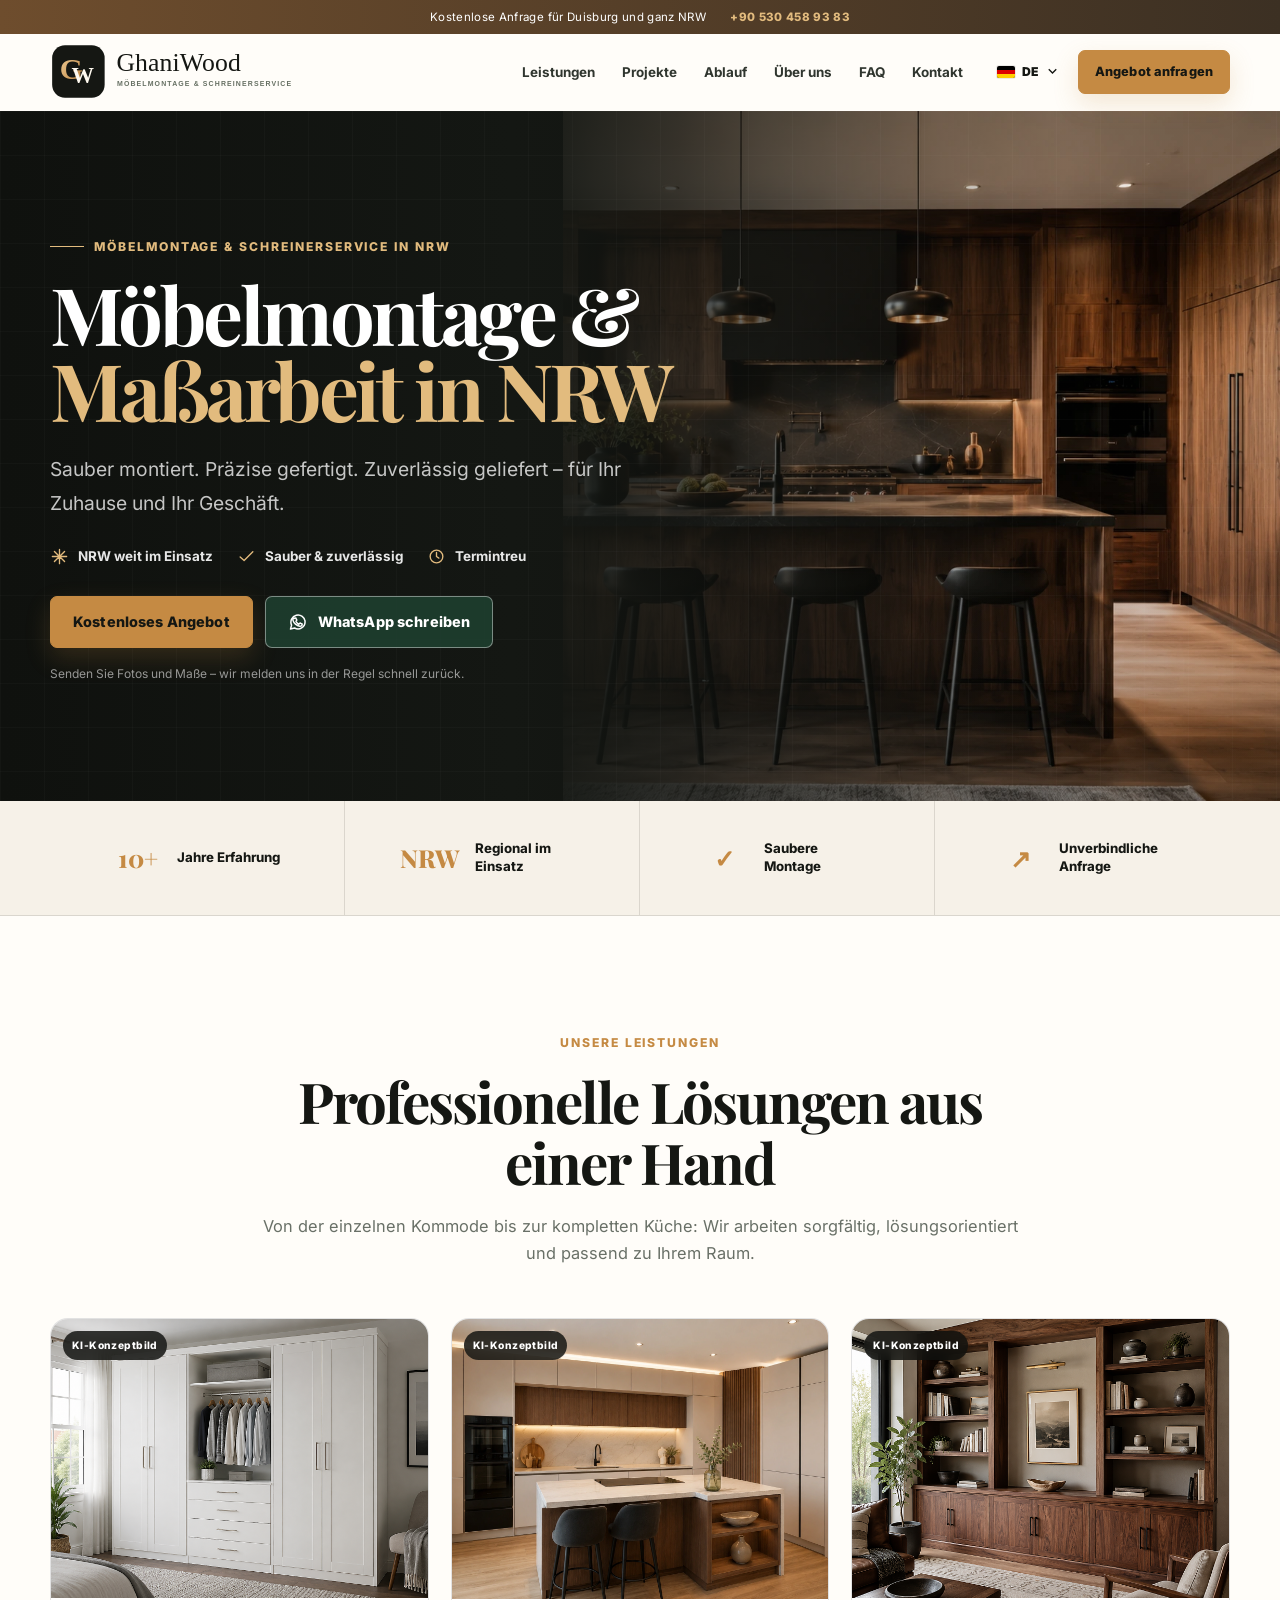
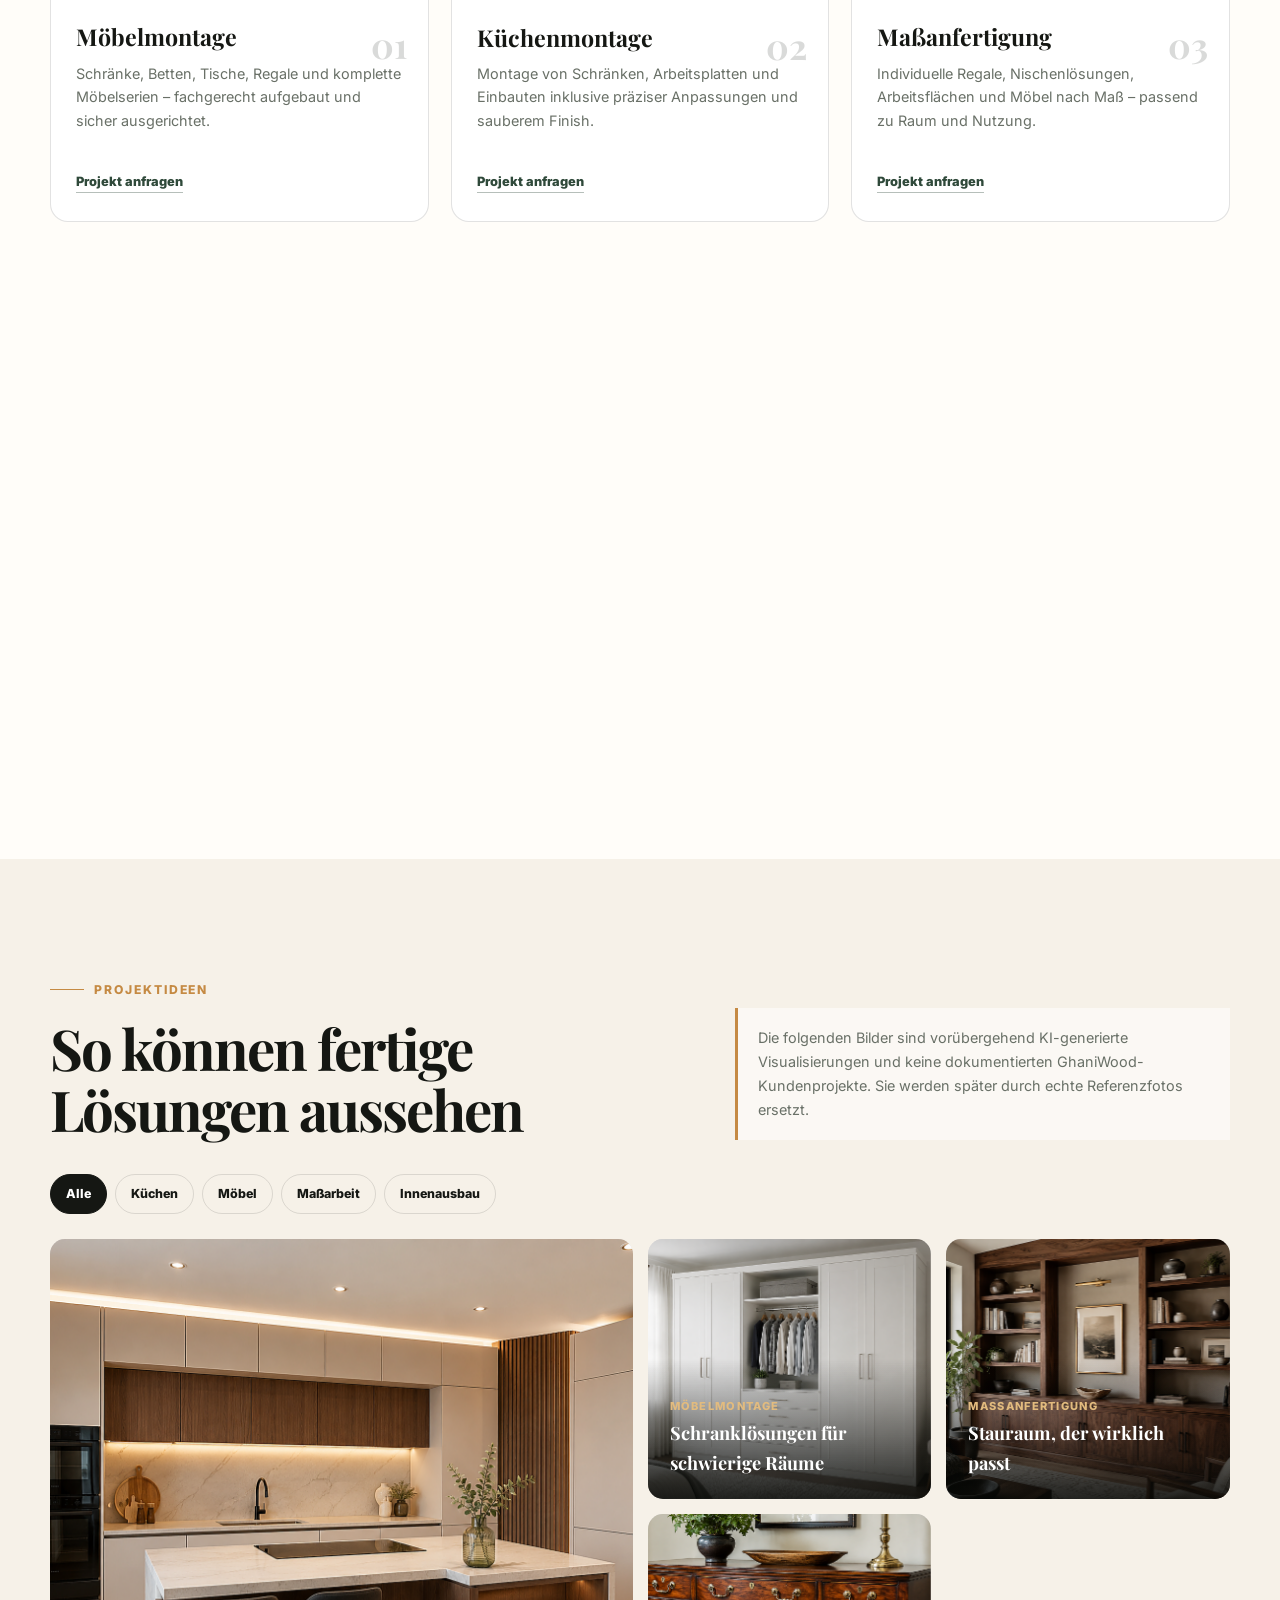
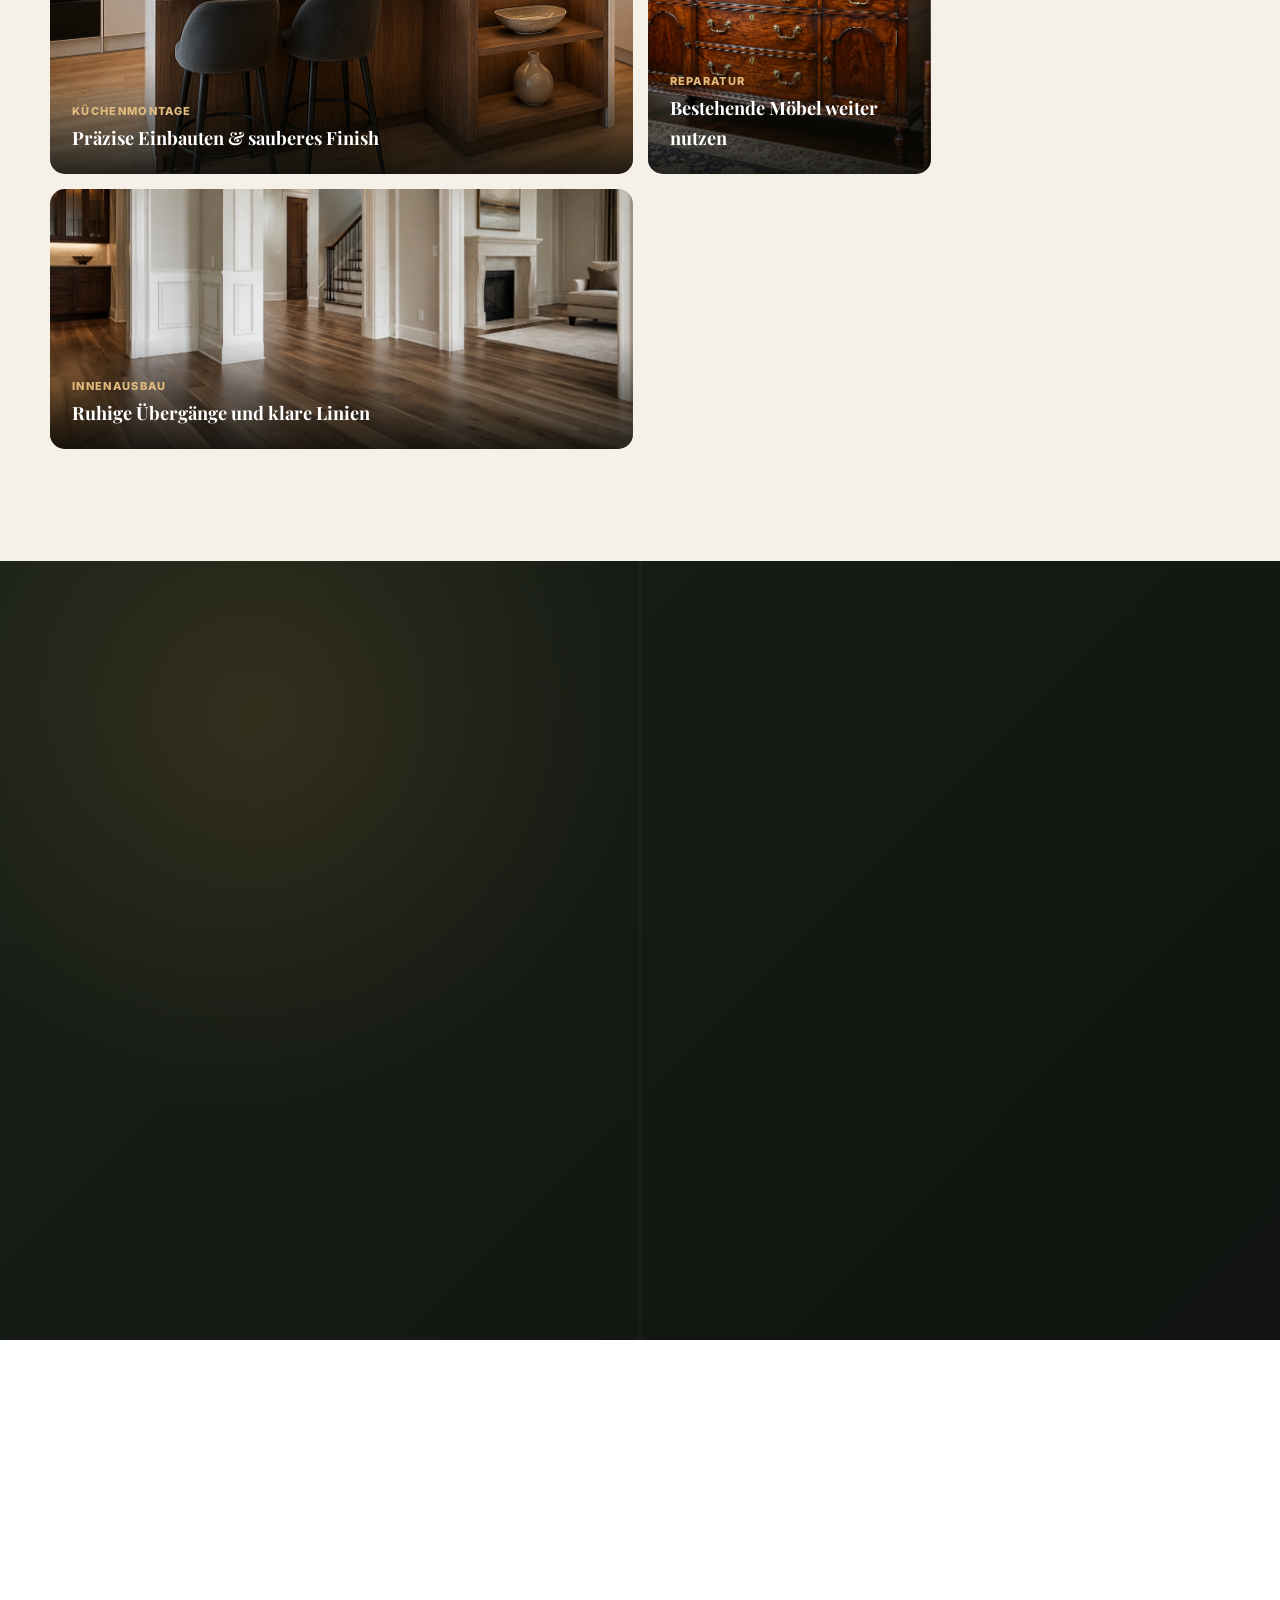
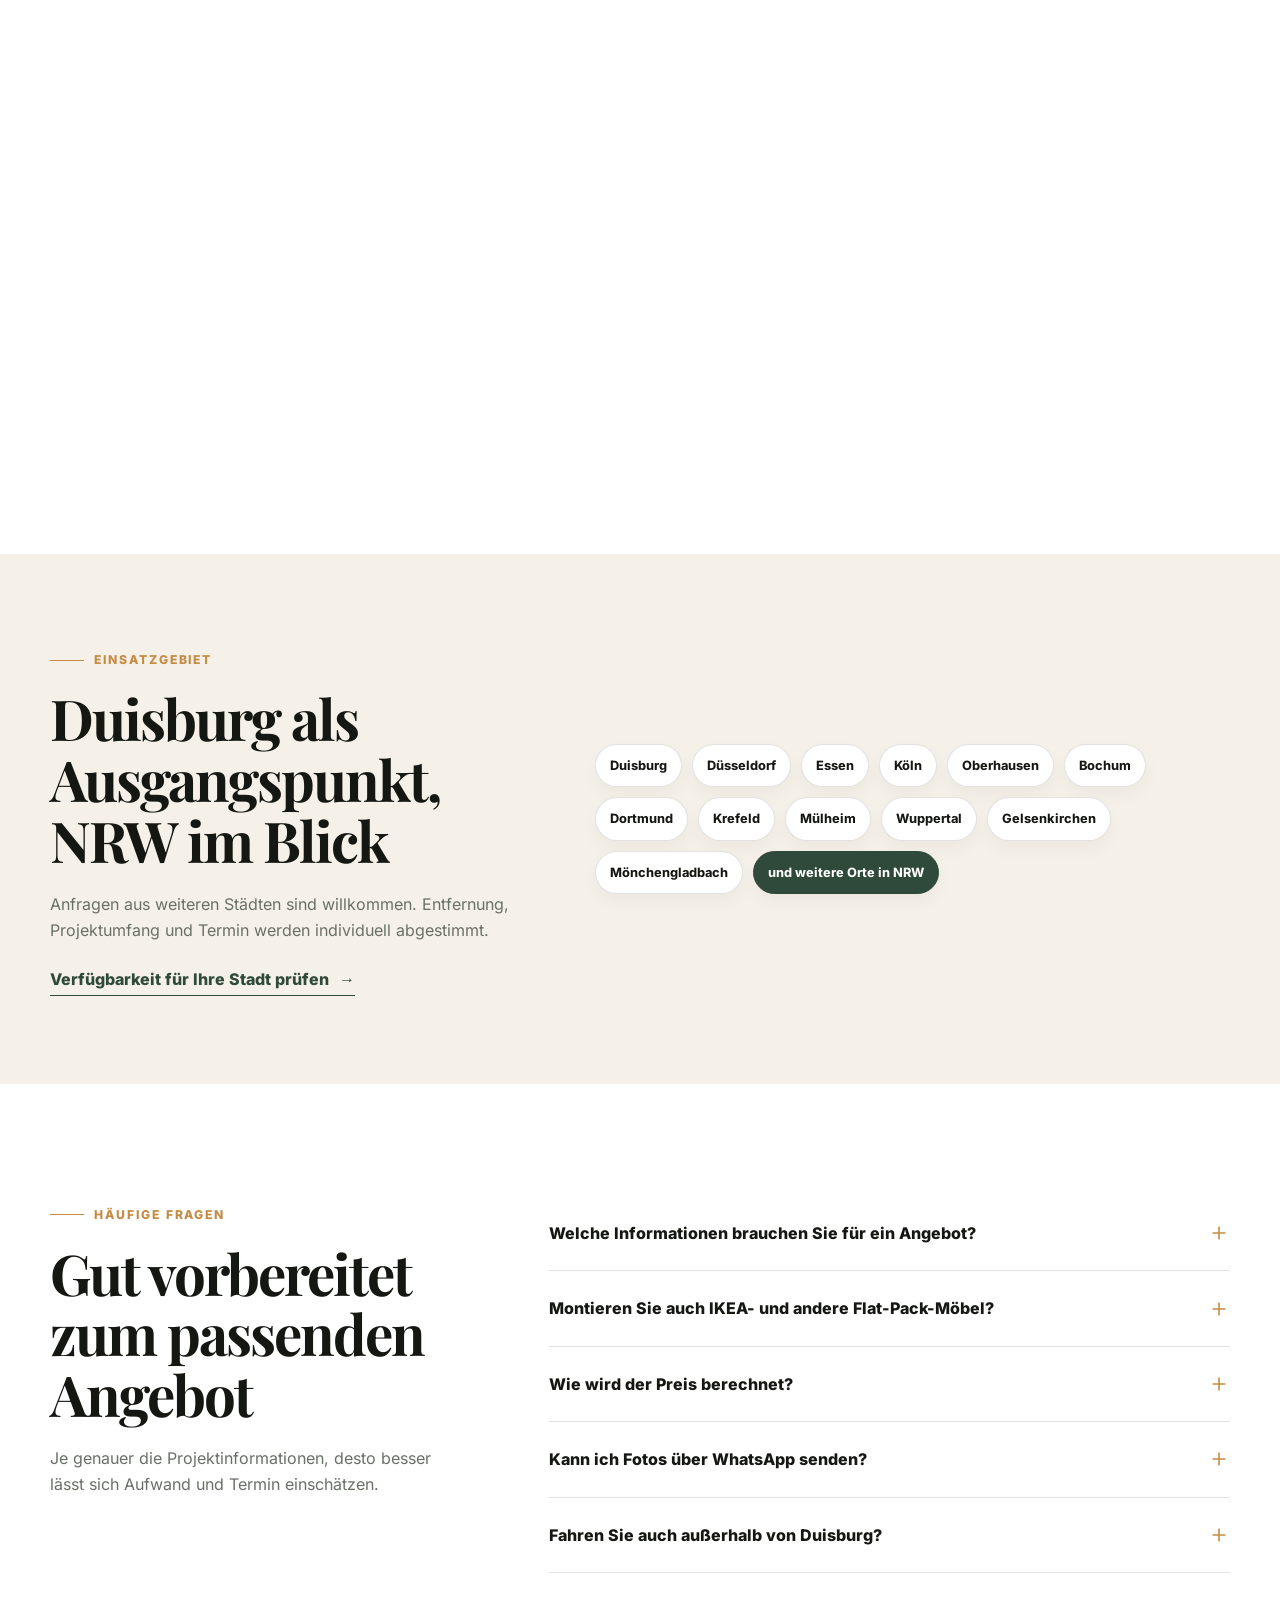
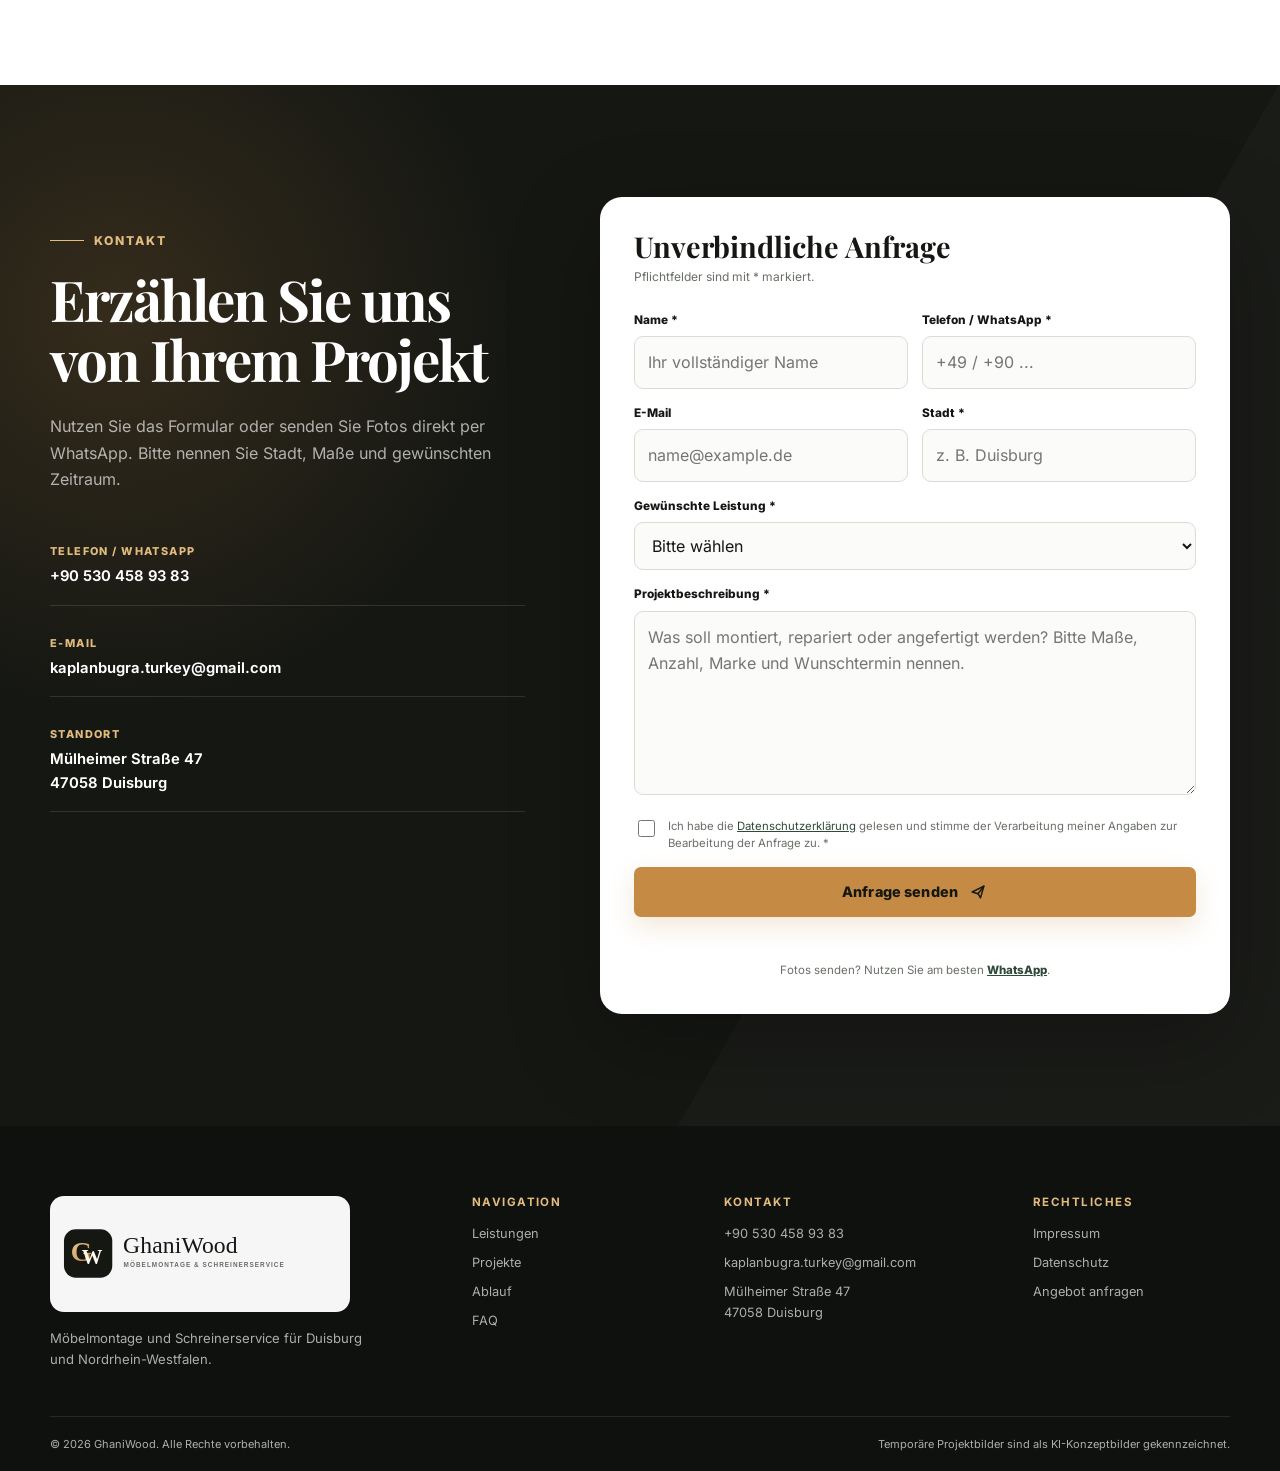
==== commit 46284d3a: "Add files via upload" ====
--- a/index.html
+++ b/index.html
@@ -16,7 +16,7 @@
   <link rel="apple-touch-icon" href="assets/icons/mark.svg">
   <link rel="preload" href="assets/images/hero-kitchen.webp" as="image" type="image/webp" fetchpriority="high">
   <link rel="stylesheet" href="css/fonts.css">
-  <link rel="stylesheet" href="css/style.css?v=20260802">
+  <link rel="stylesheet" href="css/style.css?v=20260803">
   <script type="application/ld+json">
   {
     "@context":"https://schema.org",
@@ -287,6 +287,6 @@
   </div>
 
   <dialog class="lightbox" id="lightbox"><button class="lightbox-close" type="button" aria-label="Schließen">×</button><img id="lightboxImage" src="" alt=""><p id="lightboxCaption"></p></dialog>
-  <script src="js/script.js?v=20260802" defer></script>
+  <script src="js/script.js?v=20260803" defer></script>
 </body>
 </html>
--- a/css/style.css
+++ b/css/style.css
@@ -142,7 +142,7 @@
 .project-grid{display:grid;grid-template-columns:repeat(4,1fr);grid-auto-rows:260px;gap:15px}
 .project-card{position:relative;border:0;padding:0;overflow:hidden;border-radius:15px;cursor:pointer;background:#ddd;text-align:left}
 .project-card[hidden]{display:none}
-.project-card img{width:100%;height:100%;object-fit:cover;transition:transform .6s var(--ease),filter .4s}
+.project-card img{width:100%;height:100%;object-fit:cover;object-position:center center;transition:transform .6s var(--ease),filter .4s;image-rendering:auto;backface-visibility:hidden;transform:translateZ(0)}
 .project-card:hover img{transform:scale(1.055);filter:brightness(.78)}
 .project-featured{grid-column:span 2;grid-row:span 2}
 .project-wide{grid-column:span 2}
